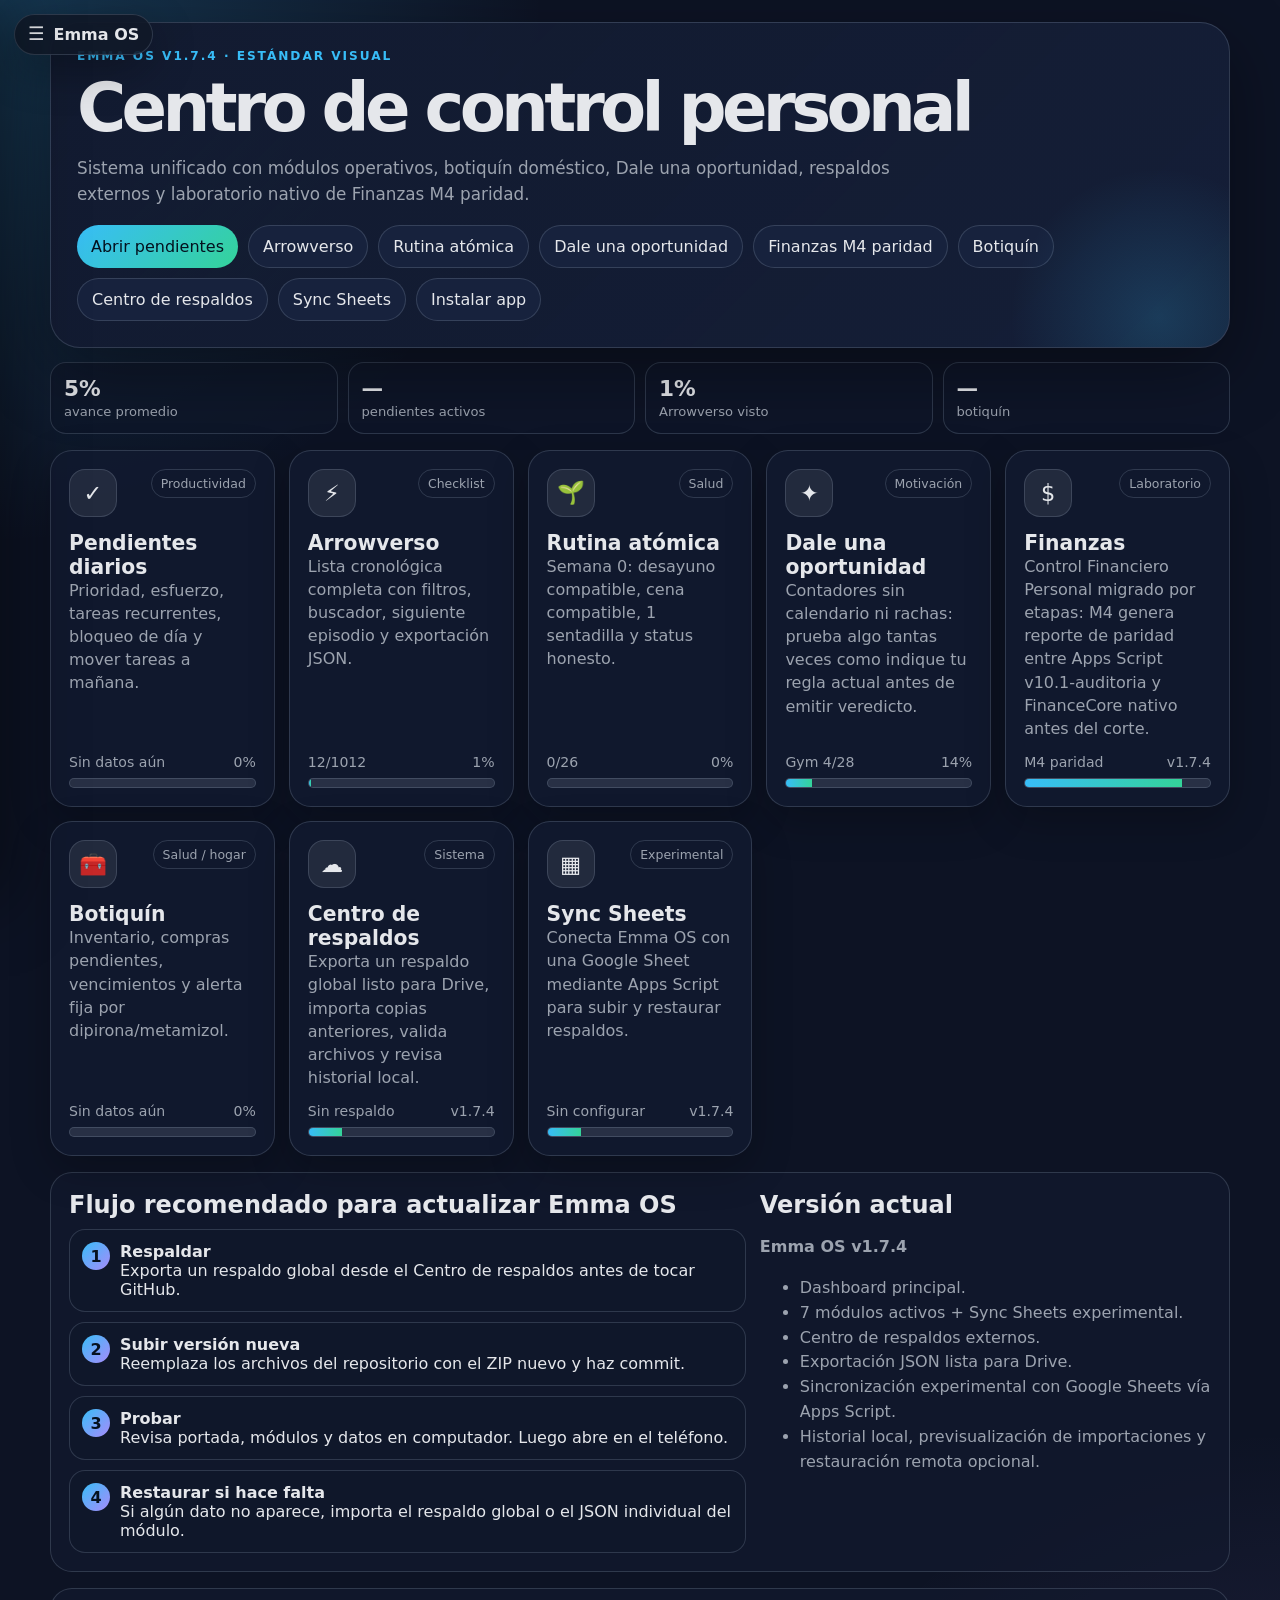
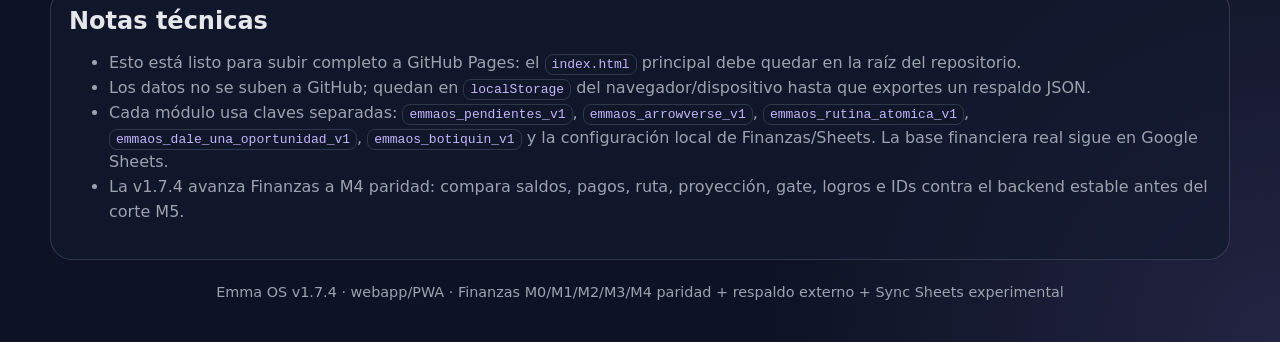
==== index.html @ 77dc479c "Add files via upload Actualizar Emma OS a v1.7.4 Finanzas M4 paridad" ====
<!doctype html>
<!-- Emma OS v1.7.4 · integración de "Dale una oportunidad" · 2026-09-03 · OpenAI/ChatGPT (GPT-5.5 Thinking) -->
<html lang="es">
<head>
<meta charset="utf-8" />
<meta name="viewport" content="width=device-width, initial-scale=1" />
<title>Emma OS v1.7.4</title>
<link rel="manifest" href="manifest.webmanifest">
<meta name="theme-color" content="#111827">
<meta name="mobile-web-app-capable" content="yes">
<meta name="apple-mobile-web-app-capable" content="yes">
<meta name="apple-mobile-web-app-title" content="Emma OS">
<meta name="apple-mobile-web-app-status-bar-style" content="black-translucent">
<link rel="icon" type="image/png" sizes="192x192" href="icons/icon-192.png">
<link rel="apple-touch-icon" href="icons/icon-192.png">
<style>
:root{--bg:#0d1324;--panel:#121a2f;--panel2:#17223d;--card:#0f172a;--text:#e5e7eb;--muted:#9ca3af;--line:rgba(148,163,184,.24);--accent:#38bdf8;--good:#34d399;--warn:#fbbf24;--violet:#a78bfa;--rose:#fb7185;--shadow:0 24px 70px rgba(0,0,0,.36);--radius:22px}
*{box-sizing:border-box}body{margin:0;min-height:100vh;font-family:Inter,ui-sans-serif,system-ui,-apple-system,BlinkMacSystemFont,"Segoe UI",sans-serif;background:radial-gradient(circle at top left,rgba(56,189,248,.22),transparent 34rem),radial-gradient(circle at bottom right,rgba(167,139,250,.12),transparent 32rem),var(--bg);color:var(--text)}a{color:inherit}.wrap{width:min(100% - 28px,1180px);margin:0 auto;padding:22px 0 42px}.hero{background:linear-gradient(135deg,rgba(18,26,47,.96),rgba(23,34,61,.78));border:1px solid var(--line);border-radius:30px;padding:26px;box-shadow:var(--shadow);position:relative;overflow:hidden}.hero:after{content:"";position:absolute;inset:auto -80px -120px auto;width:300px;height:300px;background:radial-gradient(circle,rgba(56,189,248,.18),transparent 70%)}.eyebrow{color:var(--accent);font-weight:850;text-transform:uppercase;letter-spacing:.16em;font-size:.76rem}h1{margin:.35rem 0 .5rem;font-size:clamp(2rem,7vw,4.2rem);letter-spacing:-.07em}.subtitle{max-width:860px;color:var(--muted);font-size:1.05rem;line-height:1.55;margin:0}.hero-actions{display:flex;gap:10px;flex-wrap:wrap;margin-top:18px}.btn{display:inline-flex;align-items:center;gap:8px;text-decoration:none;border:1px solid var(--line);background:var(--panel2);color:var(--text);border-radius:999px;padding:11px 14px;font-weight:850;cursor:pointer;font:inherit}.btn.primary{background:linear-gradient(135deg,var(--accent),var(--good));color:#04111e;border:0}.btn:hover{filter:brightness(1.12)}.grid{display:grid;grid-template-columns:repeat(4,minmax(0,1fr));gap:14px;margin-top:16px}.module{display:flex;flex-direction:column;gap:14px;text-decoration:none;background:rgba(18,26,47,.88);border:1px solid var(--line);border-radius:var(--radius);padding:18px;box-shadow:0 14px 40px rgba(0,0,0,.24);min-height:245px}.module:hover{transform:translateY(-2px);filter:brightness(1.06)}.module .top{display:flex;justify-content:space-between;gap:12px}.icon{width:48px;height:48px;border-radius:16px;display:grid;place-items:center;font-size:1.4rem;background:rgba(255,255,255,.08);border:1px solid var(--line)}.tag{height:max-content;font-size:.78rem;color:var(--muted);border:1px solid var(--line);border-radius:999px;padding:6px 9px}.module h2{margin:0;font-size:1.27rem}.module p{color:var(--muted);margin:0;line-height:1.45}.meter{margin-top:auto}.meter-row{display:flex;justify-content:space-between;color:var(--muted);font-size:.88rem;margin-bottom:8px}.bar{height:10px;background:rgba(148,163,184,.18);border:1px solid var(--line);border-radius:999px;overflow:hidden}.bar span{display:block;height:100%;width:0;background:linear-gradient(90deg,var(--accent),var(--good));transition:.25s}.panel{margin-top:16px;background:rgba(18,26,47,.72);border:1px solid var(--line);border-radius:var(--radius);padding:18px}.panel h2{margin:0 0 8px}.panel p,.panel li{color:var(--muted);line-height:1.55}.panel code{background:rgba(15,23,42,.88);border:1px solid var(--line);border-radius:8px;padding:2px 6px;color:#c4b5fd}.mini{display:grid;grid-template-columns:repeat(4,minmax(0,1fr));gap:10px;margin-top:14px}.stat{background:rgba(15,23,42,.74);border:1px solid var(--line);border-radius:16px;padding:13px}.stat strong{display:block;font-size:1.35rem}.stat span{color:var(--muted);font-size:.82rem}.split{display:grid;grid-template-columns:1.2fr .8fr;gap:14px}.timeline{display:grid;gap:10px;margin-top:10px}.step{display:flex;gap:10px;align-items:flex-start;background:rgba(15,23,42,.48);border:1px solid var(--line);border-radius:16px;padding:12px}.dot{width:28px;height:28px;border-radius:999px;display:grid;place-items:center;flex:0 0 auto;background:linear-gradient(135deg,var(--accent),var(--violet));color:#06111f;font-weight:900}footer{color:var(--muted);text-align:center;margin-top:24px;font-size:.9rem}@media(max-width:1080px){.grid{grid-template-columns:repeat(2,minmax(0,1fr))}}@media(max-width:900px){.grid,.mini,.split{grid-template-columns:1fr}.hero{padding:22px}.module{min-height:auto}}
</style>
<link rel="stylesheet" href="emma-theme.css">
<script src="emma-shell.js" data-base="./" data-current="inicio" data-version="v1.7.4" defer></script>
</head>
<body class="emma-home">
<header class="emma-system-bar" role="banner">
  <a class="emma-system-brand" href="index.html" aria-label="Emma OS inicio"><span class="emma-mark">E</span><span><b>Emma OS</b><small>v1.7.4 · estándar visual</small></span></a>
  <nav class="emma-system-nav" aria-label="Navegación principal Emma OS"><a href="index.html" class="active">Inicio</a><a href="apps/pendientes/">Pendientes</a><a href="apps/arrowverse/">Arrowverso</a><a href="apps/rutina-atomica/">Rutina</a><a href="apps/dale-una-oportunidad/">Oportunidad</a><a href="apps/finanzas/">Finanzas</a><a href="apps/botiquin/">Botiquín</a><a href="apps/respaldo/">Respaldos</a></nav>
</header>
<div class="wrap">
  <section class="hero">
    <div class="eyebrow">Emma OS v1.7.4 · estándar visual</div>
    <h1>Centro de control personal</h1>
    <p class="subtitle">Sistema unificado con módulos operativos, botiquín doméstico, Dale una oportunidad, respaldos externos y laboratorio nativo de Finanzas M4 paridad.</p>
    <div class="hero-actions">
      <a class="btn primary" href="apps/pendientes/">Abrir pendientes</a>
      <a class="btn" href="apps/arrowverse/">Arrowverso</a>
      <a class="btn" href="apps/rutina-atomica/">Rutina atómica</a>
      <a class="btn" href="apps/dale-una-oportunidad/">Dale una oportunidad</a>
      <a class="btn" href="apps/finanzas/">Finanzas M4 paridad</a>
      <a class="btn" href="apps/botiquin/">Botiquín</a>
      <a class="btn" href="apps/respaldo/">Centro de respaldos</a>
      <a class="btn" href="apps/sheets-sync/">Sync Sheets</a>
      <button class="btn" id="installBtn" type="button">Instalar app</button>
    </div>
  </section>

  <section class="mini" id="globalStats">
    <div class="stat"><strong id="totalProgress">0%</strong><span>avance promedio</span></div>
    <div class="stat"><strong id="pendingToday">—</strong><span>pendientes activos</span></div>
    <div class="stat"><strong id="arrowProgress">—</strong><span>Arrowverso visto</span></div>
    <div class="stat"><strong id="botiquinStatus">—</strong><span>botiquín</span></div>
  </section>

  <section class="grid">
    <a class="module" href="apps/pendientes/"><div class="top"><div class="icon">✓</div><span class="tag">Productividad</span></div><div><h2>Pendientes diarios</h2><p>Prioridad, esfuerzo, tareas recurrentes, bloqueo de día y mover tareas a mañana.</p></div><div class="meter"><div class="meter-row"><span id="pendSummary">Sin datos aún</span><span id="pendPct">0%</span></div><div class="bar"><span id="pendBar"></span></div></div></a>
    <a class="module" href="apps/arrowverse/"><div class="top"><div class="icon">⚡</div><span class="tag">Checklist</span></div><div><h2>Arrowverso</h2><p>Lista cronológica completa con filtros, buscador, siguiente episodio y exportación JSON.</p></div><div class="meter"><div class="meter-row"><span id="arrowSummary">0/1012</span><span id="arrowPct">0%</span></div><div class="bar"><span id="arrowBar"></span></div></div></a>
    <a class="module" href="apps/rutina-atomica/"><div class="top"><div class="icon">🌱</div><span class="tag">Salud</span></div><div><h2>Rutina atómica</h2><p>Semana 0: desayuno compatible, cena compatible, 1 sentadilla y status honesto.</p></div><div class="meter"><div class="meter-row"><span id="routineSummary">0/26</span><span id="routinePct">0%</span></div><div class="bar"><span id="routineBar"></span></div></div></a>
    <a class="module" href="apps/dale-una-oportunidad/"><div class="top"><div class="icon">✦</div><span class="tag">Motivación</span></div><div><h2>Dale una oportunidad</h2><p>Contadores sin calendario ni rachas: prueba algo tantas veces como indique tu regla actual antes de emitir veredicto.</p></div><div class="meter"><div class="meter-row"><span id="opportunitySummary">Gym 4/28</span><span id="opportunityPct">14%</span></div><div class="bar"><span id="opportunityBar" style="width:14%"></span></div></div></a>

    <a class="module" href="apps/finanzas/"><div class="top"><div class="icon">$</div><span class="tag">Laboratorio</span></div><div><h2>Finanzas</h2><p>Control Financiero Personal migrado por etapas: M4 genera reporte de paridad entre Apps Script v10.1-auditoria y FinanceCore nativo antes del corte.</p></div><div class="meter"><div class="meter-row"><span id="financeSummary">M4 paridad</span><span id="financePct">v1.7.4</span></div><div class="bar"><span id="financeBar" style="width:85%"></span></div></div></a>
    <a class="module" href="apps/botiquin/"><div class="top"><div class="icon">🧰</div><span class="tag">Salud / hogar</span></div><div><h2>Botiquín</h2><p>Inventario, compras pendientes, vencimientos y alerta fija por dipirona/metamizol.</p></div><div class="meter"><div class="meter-row"><span id="botiquinSummary">Sin datos aún</span><span id="botiquinPct">0%</span></div><div class="bar"><span id="botiquinBar"></span></div></div></a>
    <a class="module" href="apps/respaldo/"><div class="top"><div class="icon">☁</div><span class="tag">Sistema</span></div><div><h2>Centro de respaldos</h2><p>Exporta un respaldo global listo para Drive, importa copias anteriores, valida archivos y revisa historial local.</p></div><div class="meter"><div class="meter-row"><span id="backupSummary">Sin respaldo</span><span id="backupPct">v1.7.4</span></div><div class="bar"><span id="backupBar"></span></div></div></a>
    <a class="module" href="apps/sheets-sync/"><div class="top"><div class="icon">▦</div><span class="tag">Experimental</span></div><div><h2>Sync Sheets</h2><p>Conecta Emma OS con una Google Sheet mediante Apps Script para subir y restaurar respaldos.</p></div><div class="meter"><div class="meter-row"><span id="sheetsSummary">Sin configurar</span><span id="sheetsPct">v1.7.4</span></div><div class="bar"><span id="sheetsBar"></span></div></div></a>
  </section>

  <section class="panel split">
    <div>
      <h2>Flujo recomendado para actualizar Emma OS</h2>
      <div class="timeline">
        <div class="step"><div class="dot">1</div><div><strong>Respaldar</strong><br><span>Exporta un respaldo global desde el Centro de respaldos antes de tocar GitHub.</span></div></div>
        <div class="step"><div class="dot">2</div><div><strong>Subir versión nueva</strong><br><span>Reemplaza los archivos del repositorio con el ZIP nuevo y haz commit.</span></div></div>
        <div class="step"><div class="dot">3</div><div><strong>Probar</strong><br><span>Revisa portada, módulos y datos en computador. Luego abre en el teléfono.</span></div></div>
        <div class="step"><div class="dot">4</div><div><strong>Restaurar si hace falta</strong><br><span>Si algún dato no aparece, importa el respaldo global o el JSON individual del módulo.</span></div></div>
      </div>
    </div>
    <div>
      <h2>Versión actual</h2>
      <p><strong>Emma OS v1.7.4</strong></p>
      <ul>
        <li>Dashboard principal.</li>
        <li>7 módulos activos + Sync Sheets experimental.</li>
        <li>Centro de respaldos externos.</li>
        <li>Exportación JSON lista para Drive.</li>
        <li>Sincronización experimental con Google Sheets vía Apps Script.</li>
        <li>Historial local, previsualización de importaciones y restauración remota opcional.</li>
      </ul>
    </div>
  </section>

  <section class="panel">
    <h2>Notas técnicas</h2>
    <ul>
      <li>Esto está listo para subir completo a GitHub Pages: el <code>index.html</code> principal debe quedar en la raíz del repositorio.</li>
      <li>Los datos no se suben a GitHub; quedan en <code>localStorage</code> del navegador/dispositivo hasta que exportes un respaldo JSON.</li>
      <li>Cada módulo usa claves separadas: <code>emmaos_pendientes_v1</code>, <code>emmaos_arrowverse_v1</code>, <code>emmaos_rutina_atomica_v1</code>, <code>emmaos_dale_una_oportunidad_v1</code>, <code>emmaos_botiquin_v1</code> y la configuración local de Finanzas/Sheets. La base financiera real sigue en Google Sheets.</li>
      <li>La v1.7.4 avanza Finanzas a M4 paridad: compara saldos, pagos, ruta, proyección, gate, logros e IDs contra el backend estable antes del corte M5.</li>
    </ul>
  </section>
  <footer>Emma OS v1.7.4 · webapp/PWA · Finanzas M0/M1/M2/M3/M4 paridad + respaldo externo + Sync Sheets experimental</footer>
</div>
<script>
const MODULES={pendientes:{key:'emmaos_pendientes_v1',legacy:['emma_checklist_diario_v1']},arrow:{key:'emmaos_arrowverse_v1',legacy:['arrowverseChecklist.v1'],total:1012},routine:{key:'emmaos_rutina_atomica_v1',legacy:[],total:26},opportunity:{key:'emmaos_dale_una_oportunidad_v1',legacy:[]},botiquin:{key:'emmaos_botiquin_v1',legacy:[]}};
function readJson(key){try{const raw=localStorage.getItem(key);return raw?JSON.parse(raw):null}catch{return null}}
function firstData(config){let data=readJson(config.key);if(data)return data;for(const k of config.legacy||[]){data=readJson(k);if(data){try{localStorage.setItem(config.key,JSON.stringify(data));}catch{} return data;}}return null;}
function pct(done,total){return total?Math.round(done/total*100):0}
function setMeter(prefix,done,total,summary){const p=pct(done,total);document.getElementById(prefix+'Pct').textContent=p+'%';document.getElementById(prefix+'Bar').style.width=p+'%';document.getElementById(prefix+'Summary').textContent=summary||`${done}/${total}`;return p;}
function friendlyDate(iso){if(!iso)return 'Sin respaldo';try{return new Date(iso).toLocaleString('es-CL',{day:'2-digit',month:'2-digit',hour:'2-digit',minute:'2-digit'});}catch{return 'Sin respaldo'}}
function renderStats(){let scores=[];const pData=firstData(MODULES.pendientes);let active=0,done=0,pending=0;if(pData&&Array.isArray(pData.tasks)){active=pData.tasks.filter(t=>!(t.deferredUntil&&t.deferredUntil>pData.date));done=active.filter(t=>t.completed).length;pending=active.length-done;active=active.length;} else {active=0;done=0;pending='—';} const pp=setMeter('pend',done,active,active?`${done}/${active} activas`:'Sin datos aún');if(active)scores.push(pp);document.getElementById('pendingToday').textContent=pending;
const aData=firstData(MODULES.arrow);const aDone=Array.isArray(aData?.checked)?aData.checked.length:12;const ap=setMeter('arrow',aDone,MODULES.arrow.total,`${aDone}/${MODULES.arrow.total}`);scores.push(ap);document.getElementById('arrowProgress').textContent=ap+'%';
const rData=firstData(MODULES.routine);const rDone=rData?.checked?Object.values(rData.checked).filter(Boolean).length:0;const rp=setMeter('routine',rDone,MODULES.routine.total,`${rDone}/${MODULES.routine.total}`);scores.push(rp);document.getElementById('routineProgress')?.remove?.();
const oData=firstData(MODULES.opportunity);const oGoal=Math.max(1,Number(oData?.goal)||28);const oCounters=Array.isArray(oData?.counters)&&oData.counters.length?oData.counters:[{name:'Gym',count:4}];const oLead=oCounters[0];const oCount=Math.max(1,Number(oLead?.count)||1);const op=setMeter('opportunity',Math.min(oCount,oGoal),oGoal,`${oLead?.name||'Reto'} ${oCount}/${oGoal}`);scores.push(op);
document.getElementById('financeSummary')&&(document.getElementById('financeSummary').textContent='M4 paridad');document.getElementById('financeBar')&&(document.getElementById('financeBar').style.width='85%');
const bData=firstData(MODULES.botiquin);let bTotal=0,bAvailable=0;if(bData&&Array.isArray(bData.items)){bTotal=bData.items.length;bAvailable=bData.items.filter(i=>i.status==='disponible').length;}const bp=setMeter('botiquin',bAvailable,bTotal,bTotal?`${bAvailable}/${bTotal} disponibles`:'Sin datos aún');if(bTotal)scores.push(bp);document.getElementById('botiquinStatus').textContent=bTotal?bp+'%':'—';
const last=localStorage.getItem('emmaos_last_drive_backup_at')||localStorage.getItem('emmaos_last_backup_at');document.getElementById('backupSummary').textContent=last?'Respaldo externo listo':'Sin respaldo';document.getElementById('backupBar').style.width=last?'100%':'18%';
document.getElementById('totalProgress').textContent=Math.round(scores.reduce((a,b)=>a+b,0)/(scores.length||1))+'%';
const sheetCfg=readJson('emmaos_sheets_sync_config_v1');if(sheetCfg&&sheetCfg.endpoint&&sheetCfg.secret){document.getElementById('sheetsSummary').textContent='Configurado';document.getElementById('sheetsBar').style.width='100%';}else{document.getElementById('sheetsSummary').textContent='Sin configurar';document.getElementById('sheetsBar').style.width='18%';}
}
let deferredInstallPrompt=null;function registerPwa(){if('serviceWorker'in navigator&&(location.protocol==='https:'||location.hostname==='localhost'||location.hostname==='127.0.0.1')){navigator.serviceWorker.register('./sw.js').catch(()=>{});}window.addEventListener('beforeinstallprompt',e=>{e.preventDefault();deferredInstallPrompt=e;});document.getElementById('installBtn').addEventListener('click',async()=>{if(!deferredInstallPrompt){alert('Cuando esté publicado en GitHub Pages, abre el menú del navegador y elige “Instalar app” o “Agregar a pantalla principal”.');return;}deferredInstallPrompt.prompt();await deferredInstallPrompt.userChoice;deferredInstallPrompt=null;});}
renderStats();registerPwa();
</script>
</body>
</html>
---- emma-theme.css ----
/* Emma OS v1.7.4 · 2026-09-03 · OpenAI/ChatGPT · nuevo acento para Dale una oportunidad. */
/* Emma OS v1.5.3 — estándar visual global + navegación lateral */
:root{
  color-scheme: dark;
  --emma-bg:#0d1324;
  --emma-bg-2:#111827;
  --emma-panel:#121a2f;
  --emma-panel-2:#17223d;
  --emma-card:#0f172a;
  --emma-text:#e5e7eb;
  --emma-muted:#9ca3af;
  --emma-line:rgba(148,163,184,.24);
  --emma-cyan:#38bdf8;
  --emma-green:#34d399;
  --emma-yellow:#fbbf24;
  --emma-violet:#a78bfa;
  --emma-rose:#fb7185;
  --emma-shadow:0 24px 70px rgba(0,0,0,.36);
  --emma-radius:22px;
}
*{box-sizing:border-box}
body.emma-home,
body.emma-module{
  --bg:var(--emma-bg);
  --panel:var(--emma-panel);
  --panel2:var(--emma-panel-2);
  --panel-2:var(--emma-panel-2);
  --card:var(--emma-card);
  --text:var(--emma-text);
  --muted:var(--emma-muted);
  --line:var(--emma-line);
  --accent:var(--emma-cyan);
  --accent2:var(--emma-green);
  --good:var(--emma-green);
  --warn:var(--emma-yellow);
  --danger:var(--emma-rose);
  --rose:var(--emma-rose);
  --violet:var(--emma-violet);
  --soft:rgba(56,189,248,.10);
  --shadow:var(--emma-shadow);
  --radius:var(--emma-radius);
  background:
    radial-gradient(circle at top left,rgba(56,189,248,.22),transparent 34rem),
    radial-gradient(circle at bottom right,rgba(167,139,250,.14),transparent 32rem),
    var(--emma-bg)!important;
  color:var(--emma-text)!important;
}
body.emma-module-pendientes{--module-accent:var(--emma-cyan);--module-accent-2:var(--emma-green);--accent:var(--emma-cyan);--accent2:var(--emma-green)}
body.emma-module-arrowverse{--module-accent:var(--emma-violet);--module-accent-2:var(--emma-cyan);--accent:var(--emma-violet);--accent2:var(--emma-cyan)}
body.emma-module-rutina{--module-accent:var(--emma-green);--module-accent-2:var(--emma-yellow);--accent:var(--emma-green);--accent2:var(--emma-yellow)}
body.emma-module-oportunidad{--module-accent:var(--emma-rose);--module-accent-2:var(--emma-yellow);--accent:var(--emma-rose);--accent2:var(--emma-yellow)}
body.emma-module-finanzas{--module-accent:var(--emma-green);--module-accent-2:var(--emma-yellow);--accent:var(--emma-green);--accent2:var(--emma-yellow)}
body.emma-module-respaldo{--module-accent:var(--emma-yellow);--module-accent-2:var(--emma-cyan);--accent:var(--emma-yellow);--accent2:var(--emma-cyan)}

body.emma-home .emma-system-bar{margin:0 auto 16px;width:min(100% - 28px,1180px)}
.emma-system-bar{
  position:sticky;
  top:10px;
  z-index:999;
  display:flex;
  align-items:center;
  justify-content:space-between;
  gap:14px;
  width:min(100% - 28px,1180px);
  margin:12px auto 0;
  padding:10px;
  border:1px solid var(--emma-line);
  border-radius:22px;
  background:rgba(15,23,42,.82);
  box-shadow:0 18px 45px rgba(0,0,0,.28);
  backdrop-filter:blur(14px);
}
.emma-system-brand{
  display:flex;
  align-items:center;
  gap:10px;
  text-decoration:none;
  color:var(--emma-text)!important;
  min-width:max-content;
}
.emma-mark{
  width:38px;
  height:38px;
  border-radius:14px;
  display:grid;
  place-items:center;
  background:linear-gradient(135deg,var(--module-accent,var(--emma-cyan)),var(--module-accent-2,var(--emma-green)));
  color:#06111f;
  font-weight:950;
  box-shadow:0 12px 30px rgba(56,189,248,.18);
}
.emma-system-brand b{display:block;letter-spacing:-.03em;line-height:1.1}
.emma-system-brand small{display:block;color:var(--emma-muted);font-size:.76rem;line-height:1.1;margin-top:2px}
.emma-system-nav{display:flex;gap:8px;overflow:auto;justify-content:flex-end;align-items:center;padding-bottom:1px}
.emma-system-nav a{
  white-space:nowrap;
  text-decoration:none;
  color:var(--emma-muted)!important;
  border:1px solid var(--emma-line);
  background:rgba(18,26,47,.72);
  border-radius:999px;
  padding:9px 12px;
  font-weight:850;
  font-size:.88rem;
}
.emma-system-nav a:hover,
.emma-system-nav a.active{
  color:var(--emma-text)!important;
  border-color:rgba(56,189,248,.42);
  background:linear-gradient(135deg,rgba(56,189,248,.18),rgba(167,139,250,.14));
}
.emma-module-note{
  width:min(100% - 28px,1180px);
  margin:10px auto 0;
  color:var(--emma-muted);
  font-size:.86rem;
}
body.emma-module .emmaos-back{display:none!important}
body.emma-module .topbar{display:none!important}
body.emma-module .wrap{padding-top:18px!important}

body.emma-module .hero,
body.emma-module .card,
body.emma-module .note,
body.emma-module .panel,
body.emma-module .module,
body.emma-module .item,
body.emma-module .task,
body.emma-module .stat,
body.emma-module .lock-panel{
  border-color:var(--emma-line)!important;
  box-shadow:0 14px 40px rgba(0,0,0,.20)!important;
}
body.emma-module .hero,
body.emma-module .card,
body.emma-module .note,
body.emma-module .panel{
  background:linear-gradient(135deg,rgba(18,26,47,.94),rgba(23,34,61,.76))!important;
  color:var(--emma-text)!important;
}
body.emma-module .hero{border-radius:30px!important;position:relative;overflow:hidden}
body.emma-module .hero:before{
  content:"";
  position:absolute;
  inset:auto -80px -120px auto;
  width:260px;
  height:260px;
  background:radial-gradient(circle, color-mix(in srgb, var(--module-accent,var(--emma-cyan)) 26%, transparent), transparent 62%);
  pointer-events:none;
}
body.emma-module h1,
body.emma-module h2,
body.emma-module h3{color:var(--emma-text)!important;letter-spacing:-.035em}
body.emma-module p,
body.emma-module small,
body.emma-module .muted,
body.emma-module .hint,
body.emma-module .sub,
body.emma-module .subtitle,
body.emma-module .meta,
body.emma-module .filters label,
body.emma-module .progressTop,
body.emma-module .stat span{
  color:var(--emma-muted)!important;
}
body.emma-module .tag,
body.emma-module .badge,
body.emma-module .pill{
  border-color:var(--emma-line)!important;
}
body.emma-module .badge,
body.emma-module .bar div,
body.emma-module .bar span,
body.emma-module .progress-fill{
  background:linear-gradient(90deg,var(--module-accent,var(--emma-cyan)),var(--module-accent-2,var(--emma-green)))!important;
}
body.emma-module button,
body.emma-module .btn,
body.emma-module .file-label,
body.emma-module nav a{
  border:1px solid var(--emma-line)!important;
  border-radius:999px!important;
  background:rgba(23,34,61,.82)!important;
  color:var(--emma-text)!important;
  font-weight:850!important;
}
body.emma-module button:hover,
body.emma-module .btn:hover,
body.emma-module .file-label:hover,
body.emma-module nav a:hover{filter:brightness(1.12)}
body.emma-module button.primary,
body.emma-module .btn.primary,
body.emma-module button#copyBtn,
body.emma-module .complete-one{
  background:linear-gradient(135deg,var(--module-accent,var(--emma-cyan)),var(--module-accent-2,var(--emma-green)))!important;
  color:#06111f!important;
  border:0!important;
}
body.emma-module button.danger,
body.emma-module .btn.danger{background:rgba(251,113,133,.18)!important;border-color:rgba(251,113,133,.45)!important;color:#fecdd3!important}
body.emma-module button.warn,
body.emma-module .btn.warn{background:rgba(251,191,36,.16)!important;border-color:rgba(251,191,36,.42)!important;color:#fde68a!important}
body.emma-module input,
body.emma-module select,
body.emma-module textarea{
  background:rgba(15,23,42,.72)!important;
  color:var(--emma-text)!important;
  border:1px solid var(--emma-line)!important;
  border-radius:14px!important;
  outline:none;
}
body.emma-module select option{background:#0f172a!important;color:#e5e7eb!important}
body.emma-module input:focus,
body.emma-module select:focus,
body.emma-module textarea:focus,
.emma-system-nav a:focus-visible,
.emma-system-brand:focus-visible,
body.emma-module button:focus-visible,
body.emma-module .btn:focus-visible{
  outline:2px solid color-mix(in srgb,var(--module-accent,var(--emma-cyan)) 80%, white)!important;
  outline-offset:2px!important;
}
body.emma-module input[type="checkbox"]{accent-color:var(--module-accent,var(--emma-cyan))!important}
body.emma-module a{color:inherit}
body.emma-module .grid div,
body.emma-module .module-row,
body.emma-module .step,
body.emma-module .episode,
body.emma-module .quick-card,
body.emma-module .focus-card,
body.emma-module .next-card{
  background:rgba(15,23,42,.55)!important;
  border-color:var(--emma-line)!important;
}
body.emma-module footer{color:var(--emma-muted)!important}
.emma-version-chip{
  display:inline-flex;
  align-items:center;
  gap:6px;
  border:1px solid var(--emma-line);
  border-radius:999px;
  padding:6px 9px;
  color:var(--emma-muted);
  font-weight:850;
  font-size:.8rem;
}
@media(max-width:760px){
  .emma-system-bar{position:relative;top:0;align-items:flex-start;flex-direction:column;border-radius:20px}
  .emma-system-nav{justify-content:flex-start;width:100%}
  .emma-system-nav a{font-size:.84rem;padding:8px 10px}
  body.emma-module .wrap{padding-top:12px!important}
}
@media print{.emma-system-bar,.emma-module-note{display:none!important}}


/* Emma OS v1.5.3 — navegación lateral desplegable */
.emma-system-bar{display:none!important}
.emma-module-note{margin-left:76px;margin-right:14px}
.emma-shell-toggle{position:fixed;top:14px;left:14px;z-index:1001;display:inline-flex;align-items:center;gap:9px;border:1px solid var(--emma-line);background:rgba(17,24,39,.82);backdrop-filter:blur(16px);color:var(--emma-text);border-radius:999px;padding:10px 13px;font-weight:900;box-shadow:0 14px 45px rgba(0,0,0,.30);cursor:pointer;font:inherit}
.emma-shell-toggle span{font-size:1.15rem;line-height:1}.emma-shell-toggle:hover{filter:brightness(1.12)}
.emma-shell-overlay{position:fixed;inset:0;background:rgba(2,6,23,.58);backdrop-filter:blur(3px);z-index:1002;opacity:0;pointer-events:none;transition:.18s}
.emma-shell-drawer{position:fixed;inset:0 auto 0 0;width:min(390px,calc(100vw - 30px));z-index:1003;background:linear-gradient(180deg,rgba(18,26,47,.98),rgba(10,15,29,.98));border-right:1px solid var(--emma-line);box-shadow:24px 0 70px rgba(0,0,0,.45);transform:translateX(-104%);transition:transform .22s ease;display:flex;flex-direction:column;color:var(--emma-text)}
.emma-shell-open .emma-shell-overlay{opacity:1;pointer-events:auto}.emma-shell-open .emma-shell-drawer{transform:translateX(0)}
.emma-shell-head{display:grid;grid-template-columns:48px 1fr auto;gap:12px;align-items:center;padding:18px;border-bottom:1px solid var(--emma-line)}
.emma-shell-logo{width:48px;height:48px;border-radius:17px;display:grid;place-items:center;background:linear-gradient(135deg,var(--emma-cyan),var(--emma-violet));color:#06111f;font-weight:950;font-size:1.35rem;box-shadow:0 16px 35px rgba(56,189,248,.16)}
.emma-shell-head strong{display:block;font-size:1.15rem}.emma-shell-head small,.emma-shell-item small{display:block;color:var(--emma-muted);line-height:1.35}.emma-shell-close{width:38px;height:38px;border-radius:999px;border:1px solid var(--emma-line);background:rgba(255,255,255,.06);color:var(--emma-text);font-size:1.4rem;cursor:pointer}.emma-shell-close:hover{filter:brightness(1.15)}
.emma-shell-list{padding:12px;display:grid;gap:9px;overflow:auto}.emma-shell-item{display:grid;grid-template-columns:44px 1fr;gap:11px;align-items:center;text-decoration:none;color:var(--emma-text);background:rgba(15,23,42,.55);border:1px solid var(--emma-line);border-radius:18px;padding:11px;transition:.15s}.emma-shell-item:hover{transform:translateX(2px);filter:brightness(1.1)}.emma-shell-item.active{background:linear-gradient(135deg,rgba(56,189,248,.16),rgba(167,139,250,.10));border-color:rgba(56,189,248,.42)}
.emma-shell-icon{width:44px;height:44px;border-radius:15px;display:grid;place-items:center;background:rgba(255,255,255,.08);border:1px solid var(--emma-line);font-size:1.22rem}.emma-shell-item[data-accent="amber"] .emma-shell-icon{background:rgba(251,191,36,.13);border-color:rgba(251,191,36,.35)}.emma-shell-item[data-accent="green"] .emma-shell-icon{background:rgba(52,211,153,.12);border-color:rgba(52,211,153,.34)}.emma-shell-item[data-accent="violet"] .emma-shell-icon{background:rgba(167,139,250,.12);border-color:rgba(167,139,250,.35)}
.emma-shell-foot{margin-top:auto;border-top:1px solid var(--emma-line);padding:14px 18px;display:flex;justify-content:space-between;gap:12px;color:var(--emma-muted);font-size:.82rem}
.emma-module-botiquin{--app-accent:#fbbf24;--app-accent-2:#fb7185;--app-good:#34d399;--accent:#fbbf24;--good:#34d399;--warn:#fb7185}
@media(max-width:720px){.emma-shell-toggle{top:10px;left:10px;padding:9px 11px}.emma-shell-toggle b{display:none}.emma-module-note{margin-left:58px}.emma-shell-drawer{width:min(360px,calc(100vw - 20px))}}
.emma-home .grid{grid-template-columns:repeat(auto-fit,minmax(220px,1fr))!important}
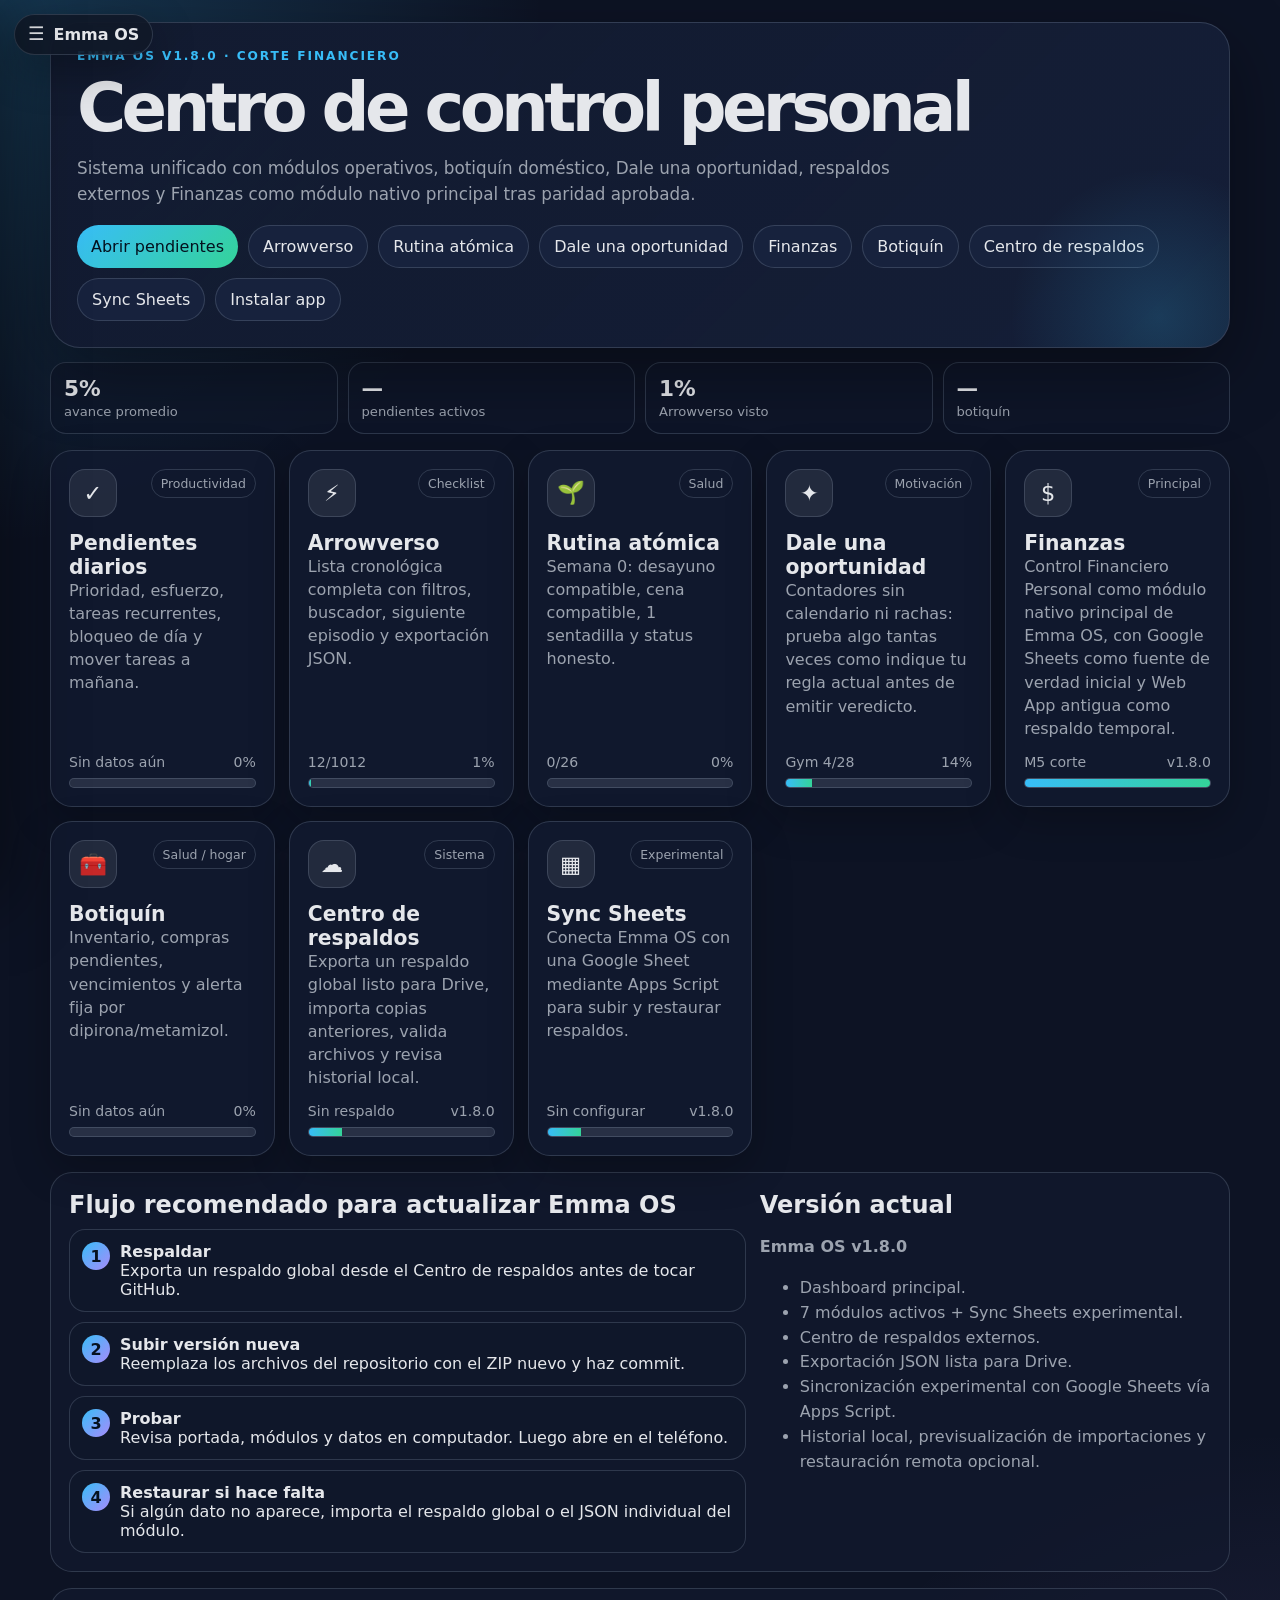
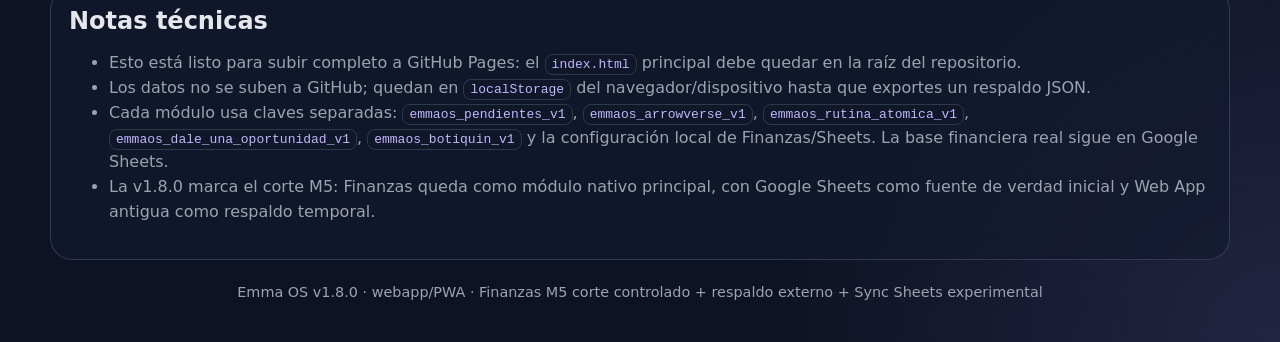
==== commit 5b32847f: "Add files via upload Actualizar Emma OS a v1.8.0 Finanzas M5 corte" ====
--- a/index.html
+++ b/index.html
@@ -1,10 +1,10 @@
 <!doctype html>
-<!-- Emma OS v1.7.4 · integración de "Dale una oportunidad" · 2026-09-03 · OpenAI/ChatGPT (GPT-5.5 Thinking) -->
+<!-- Emma OS v1.8.0 · Finanzas M5 corte controlado · 2026-09-04 · OpenAI/ChatGPT (GPT-5.5 Thinking) -->
 <html lang="es">
 <head>
 <meta charset="utf-8" />
 <meta name="viewport" content="width=device-width, initial-scale=1" />
-<title>Emma OS v1.7.4</title>
+<title>Emma OS v1.8.0</title>
 <link rel="manifest" href="manifest.webmanifest">
 <meta name="theme-color" content="#111827">
 <meta name="mobile-web-app-capable" content="yes">
@@ -18,24 +18,24 @@
 *{box-sizing:border-box}body{margin:0;min-height:100vh;font-family:Inter,ui-sans-serif,system-ui,-apple-system,BlinkMacSystemFont,"Segoe UI",sans-serif;background:radial-gradient(circle at top left,rgba(56,189,248,.22),transparent 34rem),radial-gradient(circle at bottom right,rgba(167,139,250,.12),transparent 32rem),var(--bg);color:var(--text)}a{color:inherit}.wrap{width:min(100% - 28px,1180px);margin:0 auto;padding:22px 0 42px}.hero{background:linear-gradient(135deg,rgba(18,26,47,.96),rgba(23,34,61,.78));border:1px solid var(--line);border-radius:30px;padding:26px;box-shadow:var(--shadow);position:relative;overflow:hidden}.hero:after{content:"";position:absolute;inset:auto -80px -120px auto;width:300px;height:300px;background:radial-gradient(circle,rgba(56,189,248,.18),transparent 70%)}.eyebrow{color:var(--accent);font-weight:850;text-transform:uppercase;letter-spacing:.16em;font-size:.76rem}h1{margin:.35rem 0 .5rem;font-size:clamp(2rem,7vw,4.2rem);letter-spacing:-.07em}.subtitle{max-width:860px;color:var(--muted);font-size:1.05rem;line-height:1.55;margin:0}.hero-actions{display:flex;gap:10px;flex-wrap:wrap;margin-top:18px}.btn{display:inline-flex;align-items:center;gap:8px;text-decoration:none;border:1px solid var(--line);background:var(--panel2);color:var(--text);border-radius:999px;padding:11px 14px;font-weight:850;cursor:pointer;font:inherit}.btn.primary{background:linear-gradient(135deg,var(--accent),var(--good));color:#04111e;border:0}.btn:hover{filter:brightness(1.12)}.grid{display:grid;grid-template-columns:repeat(4,minmax(0,1fr));gap:14px;margin-top:16px}.module{display:flex;flex-direction:column;gap:14px;text-decoration:none;background:rgba(18,26,47,.88);border:1px solid var(--line);border-radius:var(--radius);padding:18px;box-shadow:0 14px 40px rgba(0,0,0,.24);min-height:245px}.module:hover{transform:translateY(-2px);filter:brightness(1.06)}.module .top{display:flex;justify-content:space-between;gap:12px}.icon{width:48px;height:48px;border-radius:16px;display:grid;place-items:center;font-size:1.4rem;background:rgba(255,255,255,.08);border:1px solid var(--line)}.tag{height:max-content;font-size:.78rem;color:var(--muted);border:1px solid var(--line);border-radius:999px;padding:6px 9px}.module h2{margin:0;font-size:1.27rem}.module p{color:var(--muted);margin:0;line-height:1.45}.meter{margin-top:auto}.meter-row{display:flex;justify-content:space-between;color:var(--muted);font-size:.88rem;margin-bottom:8px}.bar{height:10px;background:rgba(148,163,184,.18);border:1px solid var(--line);border-radius:999px;overflow:hidden}.bar span{display:block;height:100%;width:0;background:linear-gradient(90deg,var(--accent),var(--good));transition:.25s}.panel{margin-top:16px;background:rgba(18,26,47,.72);border:1px solid var(--line);border-radius:var(--radius);padding:18px}.panel h2{margin:0 0 8px}.panel p,.panel li{color:var(--muted);line-height:1.55}.panel code{background:rgba(15,23,42,.88);border:1px solid var(--line);border-radius:8px;padding:2px 6px;color:#c4b5fd}.mini{display:grid;grid-template-columns:repeat(4,minmax(0,1fr));gap:10px;margin-top:14px}.stat{background:rgba(15,23,42,.74);border:1px solid var(--line);border-radius:16px;padding:13px}.stat strong{display:block;font-size:1.35rem}.stat span{color:var(--muted);font-size:.82rem}.split{display:grid;grid-template-columns:1.2fr .8fr;gap:14px}.timeline{display:grid;gap:10px;margin-top:10px}.step{display:flex;gap:10px;align-items:flex-start;background:rgba(15,23,42,.48);border:1px solid var(--line);border-radius:16px;padding:12px}.dot{width:28px;height:28px;border-radius:999px;display:grid;place-items:center;flex:0 0 auto;background:linear-gradient(135deg,var(--accent),var(--violet));color:#06111f;font-weight:900}footer{color:var(--muted);text-align:center;margin-top:24px;font-size:.9rem}@media(max-width:1080px){.grid{grid-template-columns:repeat(2,minmax(0,1fr))}}@media(max-width:900px){.grid,.mini,.split{grid-template-columns:1fr}.hero{padding:22px}.module{min-height:auto}}
 </style>
 <link rel="stylesheet" href="emma-theme.css">
-<script src="emma-shell.js" data-base="./" data-current="inicio" data-version="v1.7.4" defer></script>
+<script src="emma-shell.js" data-base="./" data-current="inicio" data-version="v1.8.0" defer></script>
 </head>
 <body class="emma-home">
 <header class="emma-system-bar" role="banner">
-  <a class="emma-system-brand" href="index.html" aria-label="Emma OS inicio"><span class="emma-mark">E</span><span><b>Emma OS</b><small>v1.7.4 · estándar visual</small></span></a>
+  <a class="emma-system-brand" href="index.html" aria-label="Emma OS inicio"><span class="emma-mark">E</span><span><b>Emma OS</b><small>v1.8.0 · estándar visual</small></span></a>
   <nav class="emma-system-nav" aria-label="Navegación principal Emma OS"><a href="index.html" class="active">Inicio</a><a href="apps/pendientes/">Pendientes</a><a href="apps/arrowverse/">Arrowverso</a><a href="apps/rutina-atomica/">Rutina</a><a href="apps/dale-una-oportunidad/">Oportunidad</a><a href="apps/finanzas/">Finanzas</a><a href="apps/botiquin/">Botiquín</a><a href="apps/respaldo/">Respaldos</a></nav>
 </header>
 <div class="wrap">
   <section class="hero">
-    <div class="eyebrow">Emma OS v1.7.4 · estándar visual</div>
+    <div class="eyebrow">Emma OS v1.8.0 · corte financiero</div>
     <h1>Centro de control personal</h1>
-    <p class="subtitle">Sistema unificado con módulos operativos, botiquín doméstico, Dale una oportunidad, respaldos externos y laboratorio nativo de Finanzas M4 paridad.</p>
+    <p class="subtitle">Sistema unificado con módulos operativos, botiquín doméstico, Dale una oportunidad, respaldos externos y Finanzas como módulo nativo principal tras paridad aprobada.</p>
     <div class="hero-actions">
       <a class="btn primary" href="apps/pendientes/">Abrir pendientes</a>
       <a class="btn" href="apps/arrowverse/">Arrowverso</a>
       <a class="btn" href="apps/rutina-atomica/">Rutina atómica</a>
       <a class="btn" href="apps/dale-una-oportunidad/">Dale una oportunidad</a>
-      <a class="btn" href="apps/finanzas/">Finanzas M4 paridad</a>
+      <a class="btn" href="apps/finanzas/">Finanzas</a>
       <a class="btn" href="apps/botiquin/">Botiquín</a>
       <a class="btn" href="apps/respaldo/">Centro de respaldos</a>
       <a class="btn" href="apps/sheets-sync/">Sync Sheets</a>
@@ -56,10 +56,10 @@
     <a class="module" href="apps/rutina-atomica/"><div class="top"><div class="icon">🌱</div><span class="tag">Salud</span></div><div><h2>Rutina atómica</h2><p>Semana 0: desayuno compatible, cena compatible, 1 sentadilla y status honesto.</p></div><div class="meter"><div class="meter-row"><span id="routineSummary">0/26</span><span id="routinePct">0%</span></div><div class="bar"><span id="routineBar"></span></div></div></a>
     <a class="module" href="apps/dale-una-oportunidad/"><div class="top"><div class="icon">✦</div><span class="tag">Motivación</span></div><div><h2>Dale una oportunidad</h2><p>Contadores sin calendario ni rachas: prueba algo tantas veces como indique tu regla actual antes de emitir veredicto.</p></div><div class="meter"><div class="meter-row"><span id="opportunitySummary">Gym 4/28</span><span id="opportunityPct">14%</span></div><div class="bar"><span id="opportunityBar" style="width:14%"></span></div></div></a>
 
-    <a class="module" href="apps/finanzas/"><div class="top"><div class="icon">$</div><span class="tag">Laboratorio</span></div><div><h2>Finanzas</h2><p>Control Financiero Personal migrado por etapas: M4 genera reporte de paridad entre Apps Script v10.1-auditoria y FinanceCore nativo antes del corte.</p></div><div class="meter"><div class="meter-row"><span id="financeSummary">M4 paridad</span><span id="financePct">v1.7.4</span></div><div class="bar"><span id="financeBar" style="width:85%"></span></div></div></a>
+    <a class="module" href="apps/finanzas/"><div class="top"><div class="icon">$</div><span class="tag">Principal</span></div><div><h2>Finanzas</h2><p>Control Financiero Personal como módulo nativo principal de Emma OS, con Google Sheets como fuente de verdad inicial y Web App antigua como respaldo temporal.</p></div><div class="meter"><div class="meter-row"><span id="financeSummary">M5 corte</span><span id="financePct">v1.8.0</span></div><div class="bar"><span id="financeBar" style="width:100%"></span></div></div></a>
     <a class="module" href="apps/botiquin/"><div class="top"><div class="icon">🧰</div><span class="tag">Salud / hogar</span></div><div><h2>Botiquín</h2><p>Inventario, compras pendientes, vencimientos y alerta fija por dipirona/metamizol.</p></div><div class="meter"><div class="meter-row"><span id="botiquinSummary">Sin datos aún</span><span id="botiquinPct">0%</span></div><div class="bar"><span id="botiquinBar"></span></div></div></a>
-    <a class="module" href="apps/respaldo/"><div class="top"><div class="icon">☁</div><span class="tag">Sistema</span></div><div><h2>Centro de respaldos</h2><p>Exporta un respaldo global listo para Drive, importa copias anteriores, valida archivos y revisa historial local.</p></div><div class="meter"><div class="meter-row"><span id="backupSummary">Sin respaldo</span><span id="backupPct">v1.7.4</span></div><div class="bar"><span id="backupBar"></span></div></div></a>
-    <a class="module" href="apps/sheets-sync/"><div class="top"><div class="icon">▦</div><span class="tag">Experimental</span></div><div><h2>Sync Sheets</h2><p>Conecta Emma OS con una Google Sheet mediante Apps Script para subir y restaurar respaldos.</p></div><div class="meter"><div class="meter-row"><span id="sheetsSummary">Sin configurar</span><span id="sheetsPct">v1.7.4</span></div><div class="bar"><span id="sheetsBar"></span></div></div></a>
+    <a class="module" href="apps/respaldo/"><div class="top"><div class="icon">☁</div><span class="tag">Sistema</span></div><div><h2>Centro de respaldos</h2><p>Exporta un respaldo global listo para Drive, importa copias anteriores, valida archivos y revisa historial local.</p></div><div class="meter"><div class="meter-row"><span id="backupSummary">Sin respaldo</span><span id="backupPct">v1.8.0</span></div><div class="bar"><span id="backupBar"></span></div></div></a>
+    <a class="module" href="apps/sheets-sync/"><div class="top"><div class="icon">▦</div><span class="tag">Experimental</span></div><div><h2>Sync Sheets</h2><p>Conecta Emma OS con una Google Sheet mediante Apps Script para subir y restaurar respaldos.</p></div><div class="meter"><div class="meter-row"><span id="sheetsSummary">Sin configurar</span><span id="sheetsPct">v1.8.0</span></div><div class="bar"><span id="sheetsBar"></span></div></div></a>
   </section>
 
   <section class="panel split">
@@ -74,7 +74,7 @@
     </div>
     <div>
       <h2>Versión actual</h2>
-      <p><strong>Emma OS v1.7.4</strong></p>
+      <p><strong>Emma OS v1.8.0</strong></p>
       <ul>
         <li>Dashboard principal.</li>
         <li>7 módulos activos + Sync Sheets experimental.</li>
@@ -92,10 +92,10 @@
       <li>Esto está listo para subir completo a GitHub Pages: el <code>index.html</code> principal debe quedar en la raíz del repositorio.</li>
       <li>Los datos no se suben a GitHub; quedan en <code>localStorage</code> del navegador/dispositivo hasta que exportes un respaldo JSON.</li>
       <li>Cada módulo usa claves separadas: <code>emmaos_pendientes_v1</code>, <code>emmaos_arrowverse_v1</code>, <code>emmaos_rutina_atomica_v1</code>, <code>emmaos_dale_una_oportunidad_v1</code>, <code>emmaos_botiquin_v1</code> y la configuración local de Finanzas/Sheets. La base financiera real sigue en Google Sheets.</li>
-      <li>La v1.7.4 avanza Finanzas a M4 paridad: compara saldos, pagos, ruta, proyección, gate, logros e IDs contra el backend estable antes del corte M5.</li>
+      <li>La v1.8.0 marca el corte M5: Finanzas queda como módulo nativo principal, con Google Sheets como fuente de verdad inicial y Web App antigua como respaldo temporal.</li>
     </ul>
   </section>
-  <footer>Emma OS v1.7.4 · webapp/PWA · Finanzas M0/M1/M2/M3/M4 paridad + respaldo externo + Sync Sheets experimental</footer>
+  <footer>Emma OS v1.8.0 · webapp/PWA · Finanzas M5 corte controlado + respaldo externo + Sync Sheets experimental</footer>
 </div>
 <script>
 const MODULES={pendientes:{key:'emmaos_pendientes_v1',legacy:['emma_checklist_diario_v1']},arrow:{key:'emmaos_arrowverse_v1',legacy:['arrowverseChecklist.v1'],total:1012},routine:{key:'emmaos_rutina_atomica_v1',legacy:[],total:26},opportunity:{key:'emmaos_dale_una_oportunidad_v1',legacy:[]},botiquin:{key:'emmaos_botiquin_v1',legacy:[]}};
@@ -108,7 +108,7 @@
 const aData=firstData(MODULES.arrow);const aDone=Array.isArray(aData?.checked)?aData.checked.length:12;const ap=setMeter('arrow',aDone,MODULES.arrow.total,`${aDone}/${MODULES.arrow.total}`);scores.push(ap);document.getElementById('arrowProgress').textContent=ap+'%';
 const rData=firstData(MODULES.routine);const rDone=rData?.checked?Object.values(rData.checked).filter(Boolean).length:0;const rp=setMeter('routine',rDone,MODULES.routine.total,`${rDone}/${MODULES.routine.total}`);scores.push(rp);document.getElementById('routineProgress')?.remove?.();
 const oData=firstData(MODULES.opportunity);const oGoal=Math.max(1,Number(oData?.goal)||28);const oCounters=Array.isArray(oData?.counters)&&oData.counters.length?oData.counters:[{name:'Gym',count:4}];const oLead=oCounters[0];const oCount=Math.max(1,Number(oLead?.count)||1);const op=setMeter('opportunity',Math.min(oCount,oGoal),oGoal,`${oLead?.name||'Reto'} ${oCount}/${oGoal}`);scores.push(op);
-document.getElementById('financeSummary')&&(document.getElementById('financeSummary').textContent='M4 paridad');document.getElementById('financeBar')&&(document.getElementById('financeBar').style.width='85%');
+document.getElementById('financeSummary')&&(document.getElementById('financeSummary').textContent='M5 corte');document.getElementById('financeBar')&&(document.getElementById('financeBar').style.width='100%');
 const bData=firstData(MODULES.botiquin);let bTotal=0,bAvailable=0;if(bData&&Array.isArray(bData.items)){bTotal=bData.items.length;bAvailable=bData.items.filter(i=>i.status==='disponible').length;}const bp=setMeter('botiquin',bAvailable,bTotal,bTotal?`${bAvailable}/${bTotal} disponibles`:'Sin datos aún');if(bTotal)scores.push(bp);document.getElementById('botiquinStatus').textContent=bTotal?bp+'%':'—';
 const last=localStorage.getItem('emmaos_last_drive_backup_at')||localStorage.getItem('emmaos_last_backup_at');document.getElementById('backupSummary').textContent=last?'Respaldo externo listo':'Sin respaldo';document.getElementById('backupBar').style.width=last?'100%':'18%';
 document.getElementById('totalProgress').textContent=Math.round(scores.reduce((a,b)=>a+b,0)/(scores.length||1))+'%';
--- a/emma-theme.css
+++ b/emma-theme.css
@@ -1,4 +1,4 @@
-/* Emma OS v1.7.4 · 2026-09-03 · OpenAI/ChatGPT · nuevo acento para Dale una oportunidad. */
+/* Emma OS v1.8.0 · 2026-09-03 · OpenAI/ChatGPT · nuevo acento para Dale una oportunidad. */
 /* Emma OS v1.5.3 — estándar visual global + navegación lateral */
 :root{
   color-scheme: dark;
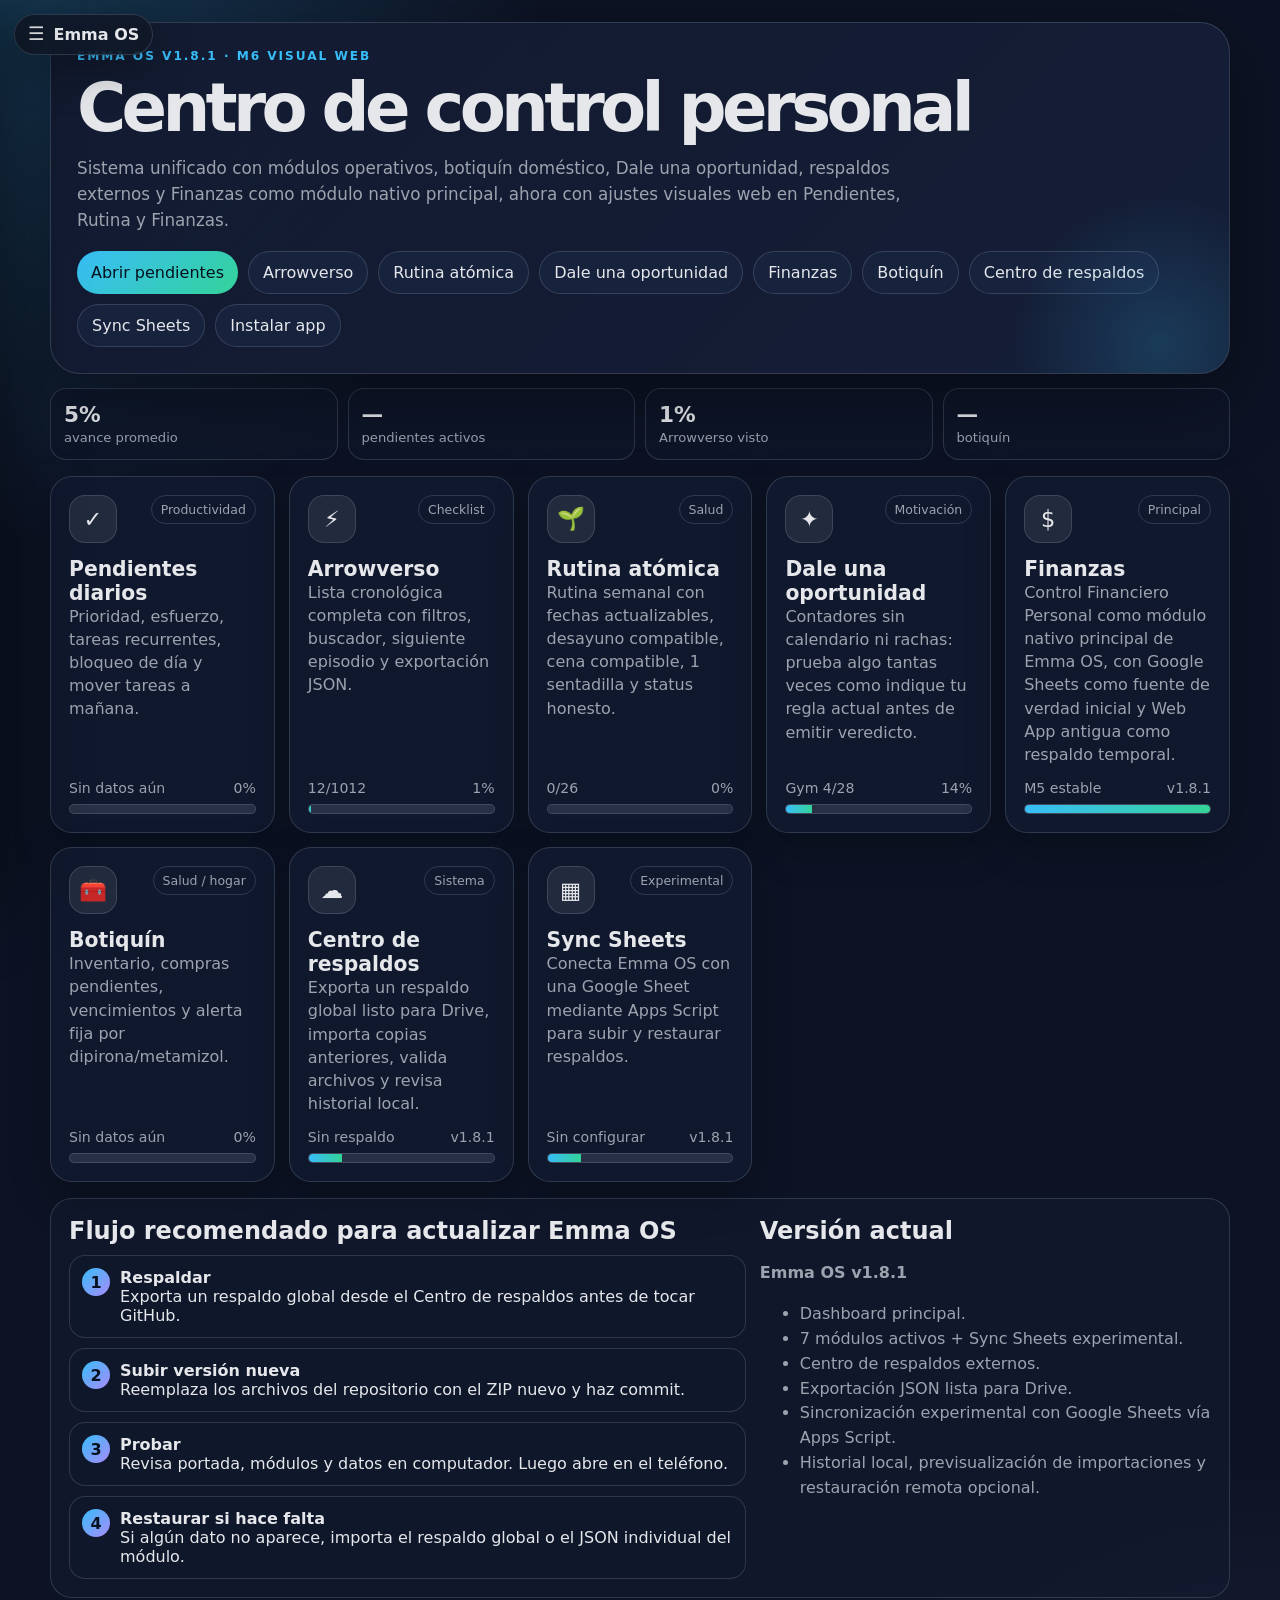
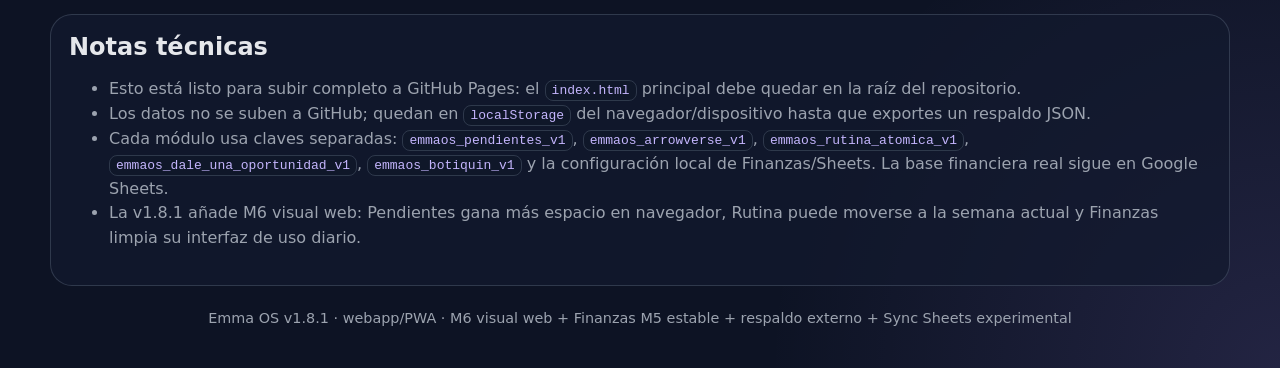
==== commit 60e152bd: "Add files via upload Actualizar Emma OS a v1.8.1 M6 visual web" ====
--- a/index.html
+++ b/index.html
@@ -1,10 +1,10 @@
 <!doctype html>
-<!-- Emma OS v1.8.0 · Finanzas M5 corte controlado · 2026-09-04 · OpenAI/ChatGPT (GPT-5.5 Thinking) -->
+<!-- Emma OS v1.8.1 · M6 ajustes visuales web · 2026-09-04 · OpenAI/ChatGPT (GPT-5.5 Thinking) -->
 <html lang="es">
 <head>
 <meta charset="utf-8" />
 <meta name="viewport" content="width=device-width, initial-scale=1" />
-<title>Emma OS v1.8.0</title>
+<title>Emma OS v1.8.1</title>
 <link rel="manifest" href="manifest.webmanifest">
 <meta name="theme-color" content="#111827">
 <meta name="mobile-web-app-capable" content="yes">
@@ -18,18 +18,18 @@
 *{box-sizing:border-box}body{margin:0;min-height:100vh;font-family:Inter,ui-sans-serif,system-ui,-apple-system,BlinkMacSystemFont,"Segoe UI",sans-serif;background:radial-gradient(circle at top left,rgba(56,189,248,.22),transparent 34rem),radial-gradient(circle at bottom right,rgba(167,139,250,.12),transparent 32rem),var(--bg);color:var(--text)}a{color:inherit}.wrap{width:min(100% - 28px,1180px);margin:0 auto;padding:22px 0 42px}.hero{background:linear-gradient(135deg,rgba(18,26,47,.96),rgba(23,34,61,.78));border:1px solid var(--line);border-radius:30px;padding:26px;box-shadow:var(--shadow);position:relative;overflow:hidden}.hero:after{content:"";position:absolute;inset:auto -80px -120px auto;width:300px;height:300px;background:radial-gradient(circle,rgba(56,189,248,.18),transparent 70%)}.eyebrow{color:var(--accent);font-weight:850;text-transform:uppercase;letter-spacing:.16em;font-size:.76rem}h1{margin:.35rem 0 .5rem;font-size:clamp(2rem,7vw,4.2rem);letter-spacing:-.07em}.subtitle{max-width:860px;color:var(--muted);font-size:1.05rem;line-height:1.55;margin:0}.hero-actions{display:flex;gap:10px;flex-wrap:wrap;margin-top:18px}.btn{display:inline-flex;align-items:center;gap:8px;text-decoration:none;border:1px solid var(--line);background:var(--panel2);color:var(--text);border-radius:999px;padding:11px 14px;font-weight:850;cursor:pointer;font:inherit}.btn.primary{background:linear-gradient(135deg,var(--accent),var(--good));color:#04111e;border:0}.btn:hover{filter:brightness(1.12)}.grid{display:grid;grid-template-columns:repeat(4,minmax(0,1fr));gap:14px;margin-top:16px}.module{display:flex;flex-direction:column;gap:14px;text-decoration:none;background:rgba(18,26,47,.88);border:1px solid var(--line);border-radius:var(--radius);padding:18px;box-shadow:0 14px 40px rgba(0,0,0,.24);min-height:245px}.module:hover{transform:translateY(-2px);filter:brightness(1.06)}.module .top{display:flex;justify-content:space-between;gap:12px}.icon{width:48px;height:48px;border-radius:16px;display:grid;place-items:center;font-size:1.4rem;background:rgba(255,255,255,.08);border:1px solid var(--line)}.tag{height:max-content;font-size:.78rem;color:var(--muted);border:1px solid var(--line);border-radius:999px;padding:6px 9px}.module h2{margin:0;font-size:1.27rem}.module p{color:var(--muted);margin:0;line-height:1.45}.meter{margin-top:auto}.meter-row{display:flex;justify-content:space-between;color:var(--muted);font-size:.88rem;margin-bottom:8px}.bar{height:10px;background:rgba(148,163,184,.18);border:1px solid var(--line);border-radius:999px;overflow:hidden}.bar span{display:block;height:100%;width:0;background:linear-gradient(90deg,var(--accent),var(--good));transition:.25s}.panel{margin-top:16px;background:rgba(18,26,47,.72);border:1px solid var(--line);border-radius:var(--radius);padding:18px}.panel h2{margin:0 0 8px}.panel p,.panel li{color:var(--muted);line-height:1.55}.panel code{background:rgba(15,23,42,.88);border:1px solid var(--line);border-radius:8px;padding:2px 6px;color:#c4b5fd}.mini{display:grid;grid-template-columns:repeat(4,minmax(0,1fr));gap:10px;margin-top:14px}.stat{background:rgba(15,23,42,.74);border:1px solid var(--line);border-radius:16px;padding:13px}.stat strong{display:block;font-size:1.35rem}.stat span{color:var(--muted);font-size:.82rem}.split{display:grid;grid-template-columns:1.2fr .8fr;gap:14px}.timeline{display:grid;gap:10px;margin-top:10px}.step{display:flex;gap:10px;align-items:flex-start;background:rgba(15,23,42,.48);border:1px solid var(--line);border-radius:16px;padding:12px}.dot{width:28px;height:28px;border-radius:999px;display:grid;place-items:center;flex:0 0 auto;background:linear-gradient(135deg,var(--accent),var(--violet));color:#06111f;font-weight:900}footer{color:var(--muted);text-align:center;margin-top:24px;font-size:.9rem}@media(max-width:1080px){.grid{grid-template-columns:repeat(2,minmax(0,1fr))}}@media(max-width:900px){.grid,.mini,.split{grid-template-columns:1fr}.hero{padding:22px}.module{min-height:auto}}
 </style>
 <link rel="stylesheet" href="emma-theme.css">
-<script src="emma-shell.js" data-base="./" data-current="inicio" data-version="v1.8.0" defer></script>
+<script src="emma-shell.js" data-base="./" data-current="inicio" data-version="v1.8.1" defer></script>
 </head>
 <body class="emma-home">
 <header class="emma-system-bar" role="banner">
-  <a class="emma-system-brand" href="index.html" aria-label="Emma OS inicio"><span class="emma-mark">E</span><span><b>Emma OS</b><small>v1.8.0 · estándar visual</small></span></a>
+  <a class="emma-system-brand" href="index.html" aria-label="Emma OS inicio"><span class="emma-mark">E</span><span><b>Emma OS</b><small>v1.8.1 · estándar visual</small></span></a>
   <nav class="emma-system-nav" aria-label="Navegación principal Emma OS"><a href="index.html" class="active">Inicio</a><a href="apps/pendientes/">Pendientes</a><a href="apps/arrowverse/">Arrowverso</a><a href="apps/rutina-atomica/">Rutina</a><a href="apps/dale-una-oportunidad/">Oportunidad</a><a href="apps/finanzas/">Finanzas</a><a href="apps/botiquin/">Botiquín</a><a href="apps/respaldo/">Respaldos</a></nav>
 </header>
 <div class="wrap">
   <section class="hero">
-    <div class="eyebrow">Emma OS v1.8.0 · corte financiero</div>
+    <div class="eyebrow">Emma OS v1.8.1 · M6 visual web</div>
     <h1>Centro de control personal</h1>
-    <p class="subtitle">Sistema unificado con módulos operativos, botiquín doméstico, Dale una oportunidad, respaldos externos y Finanzas como módulo nativo principal tras paridad aprobada.</p>
+    <p class="subtitle">Sistema unificado con módulos operativos, botiquín doméstico, Dale una oportunidad, respaldos externos y Finanzas como módulo nativo principal, ahora con ajustes visuales web en Pendientes, Rutina y Finanzas.</p>
     <div class="hero-actions">
       <a class="btn primary" href="apps/pendientes/">Abrir pendientes</a>
       <a class="btn" href="apps/arrowverse/">Arrowverso</a>
@@ -53,13 +53,13 @@
   <section class="grid">
     <a class="module" href="apps/pendientes/"><div class="top"><div class="icon">✓</div><span class="tag">Productividad</span></div><div><h2>Pendientes diarios</h2><p>Prioridad, esfuerzo, tareas recurrentes, bloqueo de día y mover tareas a mañana.</p></div><div class="meter"><div class="meter-row"><span id="pendSummary">Sin datos aún</span><span id="pendPct">0%</span></div><div class="bar"><span id="pendBar"></span></div></div></a>
     <a class="module" href="apps/arrowverse/"><div class="top"><div class="icon">⚡</div><span class="tag">Checklist</span></div><div><h2>Arrowverso</h2><p>Lista cronológica completa con filtros, buscador, siguiente episodio y exportación JSON.</p></div><div class="meter"><div class="meter-row"><span id="arrowSummary">0/1012</span><span id="arrowPct">0%</span></div><div class="bar"><span id="arrowBar"></span></div></div></a>
-    <a class="module" href="apps/rutina-atomica/"><div class="top"><div class="icon">🌱</div><span class="tag">Salud</span></div><div><h2>Rutina atómica</h2><p>Semana 0: desayuno compatible, cena compatible, 1 sentadilla y status honesto.</p></div><div class="meter"><div class="meter-row"><span id="routineSummary">0/26</span><span id="routinePct">0%</span></div><div class="bar"><span id="routineBar"></span></div></div></a>
+    <a class="module" href="apps/rutina-atomica/"><div class="top"><div class="icon">🌱</div><span class="tag">Salud</span></div><div><h2>Rutina atómica</h2><p>Rutina semanal con fechas actualizables, desayuno compatible, cena compatible, 1 sentadilla y status honesto.</p></div><div class="meter"><div class="meter-row"><span id="routineSummary">0/26</span><span id="routinePct">0%</span></div><div class="bar"><span id="routineBar"></span></div></div></a>
     <a class="module" href="apps/dale-una-oportunidad/"><div class="top"><div class="icon">✦</div><span class="tag">Motivación</span></div><div><h2>Dale una oportunidad</h2><p>Contadores sin calendario ni rachas: prueba algo tantas veces como indique tu regla actual antes de emitir veredicto.</p></div><div class="meter"><div class="meter-row"><span id="opportunitySummary">Gym 4/28</span><span id="opportunityPct">14%</span></div><div class="bar"><span id="opportunityBar" style="width:14%"></span></div></div></a>
 
-    <a class="module" href="apps/finanzas/"><div class="top"><div class="icon">$</div><span class="tag">Principal</span></div><div><h2>Finanzas</h2><p>Control Financiero Personal como módulo nativo principal de Emma OS, con Google Sheets como fuente de verdad inicial y Web App antigua como respaldo temporal.</p></div><div class="meter"><div class="meter-row"><span id="financeSummary">M5 corte</span><span id="financePct">v1.8.0</span></div><div class="bar"><span id="financeBar" style="width:100%"></span></div></div></a>
+    <a class="module" href="apps/finanzas/"><div class="top"><div class="icon">$</div><span class="tag">Principal</span></div><div><h2>Finanzas</h2><p>Control Financiero Personal como módulo nativo principal de Emma OS, con Google Sheets como fuente de verdad inicial y Web App antigua como respaldo temporal.</p></div><div class="meter"><div class="meter-row"><span id="financeSummary">M5 estable</span><span id="financePct">v1.8.1</span></div><div class="bar"><span id="financeBar" style="width:100%"></span></div></div></a>
     <a class="module" href="apps/botiquin/"><div class="top"><div class="icon">🧰</div><span class="tag">Salud / hogar</span></div><div><h2>Botiquín</h2><p>Inventario, compras pendientes, vencimientos y alerta fija por dipirona/metamizol.</p></div><div class="meter"><div class="meter-row"><span id="botiquinSummary">Sin datos aún</span><span id="botiquinPct">0%</span></div><div class="bar"><span id="botiquinBar"></span></div></div></a>
-    <a class="module" href="apps/respaldo/"><div class="top"><div class="icon">☁</div><span class="tag">Sistema</span></div><div><h2>Centro de respaldos</h2><p>Exporta un respaldo global listo para Drive, importa copias anteriores, valida archivos y revisa historial local.</p></div><div class="meter"><div class="meter-row"><span id="backupSummary">Sin respaldo</span><span id="backupPct">v1.8.0</span></div><div class="bar"><span id="backupBar"></span></div></div></a>
-    <a class="module" href="apps/sheets-sync/"><div class="top"><div class="icon">▦</div><span class="tag">Experimental</span></div><div><h2>Sync Sheets</h2><p>Conecta Emma OS con una Google Sheet mediante Apps Script para subir y restaurar respaldos.</p></div><div class="meter"><div class="meter-row"><span id="sheetsSummary">Sin configurar</span><span id="sheetsPct">v1.8.0</span></div><div class="bar"><span id="sheetsBar"></span></div></div></a>
+    <a class="module" href="apps/respaldo/"><div class="top"><div class="icon">☁</div><span class="tag">Sistema</span></div><div><h2>Centro de respaldos</h2><p>Exporta un respaldo global listo para Drive, importa copias anteriores, valida archivos y revisa historial local.</p></div><div class="meter"><div class="meter-row"><span id="backupSummary">Sin respaldo</span><span id="backupPct">v1.8.1</span></div><div class="bar"><span id="backupBar"></span></div></div></a>
+    <a class="module" href="apps/sheets-sync/"><div class="top"><div class="icon">▦</div><span class="tag">Experimental</span></div><div><h2>Sync Sheets</h2><p>Conecta Emma OS con una Google Sheet mediante Apps Script para subir y restaurar respaldos.</p></div><div class="meter"><div class="meter-row"><span id="sheetsSummary">Sin configurar</span><span id="sheetsPct">v1.8.1</span></div><div class="bar"><span id="sheetsBar"></span></div></div></a>
   </section>
 
   <section class="panel split">
@@ -74,7 +74,7 @@
     </div>
     <div>
       <h2>Versión actual</h2>
-      <p><strong>Emma OS v1.8.0</strong></p>
+      <p><strong>Emma OS v1.8.1</strong></p>
       <ul>
         <li>Dashboard principal.</li>
         <li>7 módulos activos + Sync Sheets experimental.</li>
@@ -92,10 +92,10 @@
       <li>Esto está listo para subir completo a GitHub Pages: el <code>index.html</code> principal debe quedar en la raíz del repositorio.</li>
       <li>Los datos no se suben a GitHub; quedan en <code>localStorage</code> del navegador/dispositivo hasta que exportes un respaldo JSON.</li>
       <li>Cada módulo usa claves separadas: <code>emmaos_pendientes_v1</code>, <code>emmaos_arrowverse_v1</code>, <code>emmaos_rutina_atomica_v1</code>, <code>emmaos_dale_una_oportunidad_v1</code>, <code>emmaos_botiquin_v1</code> y la configuración local de Finanzas/Sheets. La base financiera real sigue en Google Sheets.</li>
-      <li>La v1.8.0 marca el corte M5: Finanzas queda como módulo nativo principal, con Google Sheets como fuente de verdad inicial y Web App antigua como respaldo temporal.</li>
+      <li>La v1.8.1 añade M6 visual web: Pendientes gana más espacio en navegador, Rutina puede moverse a la semana actual y Finanzas limpia su interfaz de uso diario.</li>
     </ul>
   </section>
-  <footer>Emma OS v1.8.0 · webapp/PWA · Finanzas M5 corte controlado + respaldo externo + Sync Sheets experimental</footer>
+  <footer>Emma OS v1.8.1 · webapp/PWA · M6 visual web + Finanzas M5 estable + respaldo externo + Sync Sheets experimental</footer>
 </div>
 <script>
 const MODULES={pendientes:{key:'emmaos_pendientes_v1',legacy:['emma_checklist_diario_v1']},arrow:{key:'emmaos_arrowverse_v1',legacy:['arrowverseChecklist.v1'],total:1012},routine:{key:'emmaos_rutina_atomica_v1',legacy:[],total:26},opportunity:{key:'emmaos_dale_una_oportunidad_v1',legacy:[]},botiquin:{key:'emmaos_botiquin_v1',legacy:[]}};
@@ -108,7 +108,7 @@
 const aData=firstData(MODULES.arrow);const aDone=Array.isArray(aData?.checked)?aData.checked.length:12;const ap=setMeter('arrow',aDone,MODULES.arrow.total,`${aDone}/${MODULES.arrow.total}`);scores.push(ap);document.getElementById('arrowProgress').textContent=ap+'%';
 const rData=firstData(MODULES.routine);const rDone=rData?.checked?Object.values(rData.checked).filter(Boolean).length:0;const rp=setMeter('routine',rDone,MODULES.routine.total,`${rDone}/${MODULES.routine.total}`);scores.push(rp);document.getElementById('routineProgress')?.remove?.();
 const oData=firstData(MODULES.opportunity);const oGoal=Math.max(1,Number(oData?.goal)||28);const oCounters=Array.isArray(oData?.counters)&&oData.counters.length?oData.counters:[{name:'Gym',count:4}];const oLead=oCounters[0];const oCount=Math.max(1,Number(oLead?.count)||1);const op=setMeter('opportunity',Math.min(oCount,oGoal),oGoal,`${oLead?.name||'Reto'} ${oCount}/${oGoal}`);scores.push(op);
-document.getElementById('financeSummary')&&(document.getElementById('financeSummary').textContent='M5 corte');document.getElementById('financeBar')&&(document.getElementById('financeBar').style.width='100%');
+document.getElementById('financeSummary')&&(document.getElementById('financeSummary').textContent='M5 estable');document.getElementById('financeBar')&&(document.getElementById('financeBar').style.width='100%');
 const bData=firstData(MODULES.botiquin);let bTotal=0,bAvailable=0;if(bData&&Array.isArray(bData.items)){bTotal=bData.items.length;bAvailable=bData.items.filter(i=>i.status==='disponible').length;}const bp=setMeter('botiquin',bAvailable,bTotal,bTotal?`${bAvailable}/${bTotal} disponibles`:'Sin datos aún');if(bTotal)scores.push(bp);document.getElementById('botiquinStatus').textContent=bTotal?bp+'%':'—';
 const last=localStorage.getItem('emmaos_last_drive_backup_at')||localStorage.getItem('emmaos_last_backup_at');document.getElementById('backupSummary').textContent=last?'Respaldo externo listo':'Sin respaldo';document.getElementById('backupBar').style.width=last?'100%':'18%';
 document.getElementById('totalProgress').textContent=Math.round(scores.reduce((a,b)=>a+b,0)/(scores.length||1))+'%';
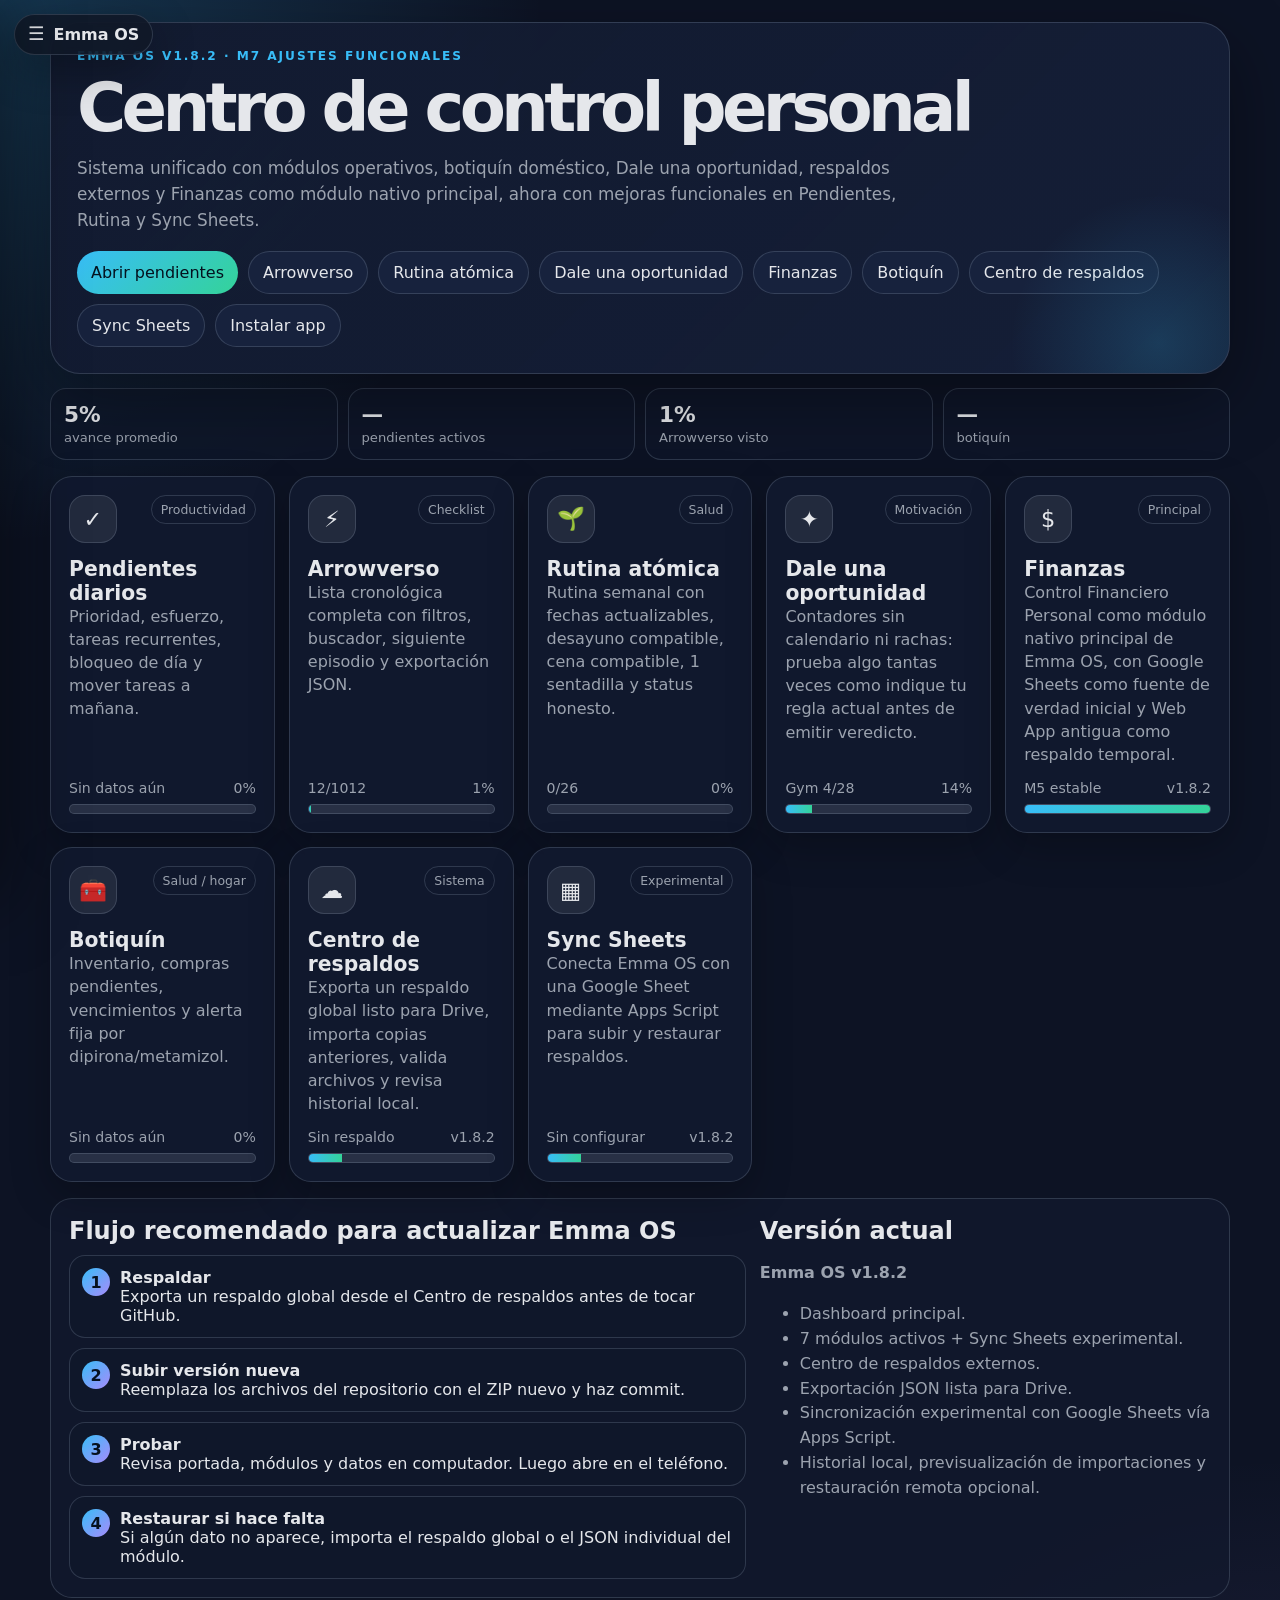
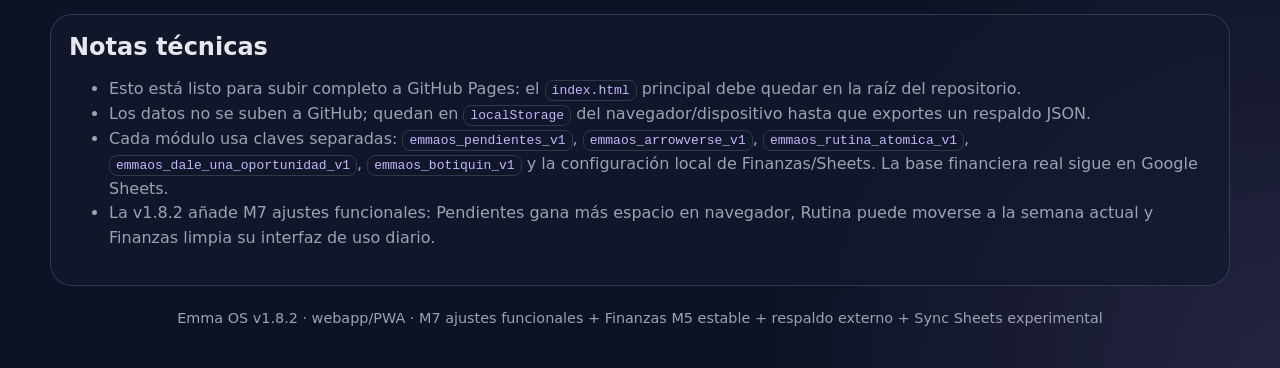
==== commit da46d28a: "Add files via upload Actualizar Emma OS a v1.8.2 M7 ajustes funcionales" ====
--- a/index.html
+++ b/index.html
@@ -1,10 +1,10 @@
 <!doctype html>
-<!-- Emma OS v1.8.1 · M6 ajustes visuales web · 2026-09-04 · OpenAI/ChatGPT (GPT-5.5 Thinking) -->
+<!-- Emma OS v1.8.2 · M6 ajustes visuales web · 2026-09-04 · OpenAI/ChatGPT (GPT-5.5 Thinking) -->
 <html lang="es">
 <head>
 <meta charset="utf-8" />
 <meta name="viewport" content="width=device-width, initial-scale=1" />
-<title>Emma OS v1.8.1</title>
+<title>Emma OS v1.8.2</title>
 <link rel="manifest" href="manifest.webmanifest">
 <meta name="theme-color" content="#111827">
 <meta name="mobile-web-app-capable" content="yes">
@@ -18,18 +18,18 @@
 *{box-sizing:border-box}body{margin:0;min-height:100vh;font-family:Inter,ui-sans-serif,system-ui,-apple-system,BlinkMacSystemFont,"Segoe UI",sans-serif;background:radial-gradient(circle at top left,rgba(56,189,248,.22),transparent 34rem),radial-gradient(circle at bottom right,rgba(167,139,250,.12),transparent 32rem),var(--bg);color:var(--text)}a{color:inherit}.wrap{width:min(100% - 28px,1180px);margin:0 auto;padding:22px 0 42px}.hero{background:linear-gradient(135deg,rgba(18,26,47,.96),rgba(23,34,61,.78));border:1px solid var(--line);border-radius:30px;padding:26px;box-shadow:var(--shadow);position:relative;overflow:hidden}.hero:after{content:"";position:absolute;inset:auto -80px -120px auto;width:300px;height:300px;background:radial-gradient(circle,rgba(56,189,248,.18),transparent 70%)}.eyebrow{color:var(--accent);font-weight:850;text-transform:uppercase;letter-spacing:.16em;font-size:.76rem}h1{margin:.35rem 0 .5rem;font-size:clamp(2rem,7vw,4.2rem);letter-spacing:-.07em}.subtitle{max-width:860px;color:var(--muted);font-size:1.05rem;line-height:1.55;margin:0}.hero-actions{display:flex;gap:10px;flex-wrap:wrap;margin-top:18px}.btn{display:inline-flex;align-items:center;gap:8px;text-decoration:none;border:1px solid var(--line);background:var(--panel2);color:var(--text);border-radius:999px;padding:11px 14px;font-weight:850;cursor:pointer;font:inherit}.btn.primary{background:linear-gradient(135deg,var(--accent),var(--good));color:#04111e;border:0}.btn:hover{filter:brightness(1.12)}.grid{display:grid;grid-template-columns:repeat(4,minmax(0,1fr));gap:14px;margin-top:16px}.module{display:flex;flex-direction:column;gap:14px;text-decoration:none;background:rgba(18,26,47,.88);border:1px solid var(--line);border-radius:var(--radius);padding:18px;box-shadow:0 14px 40px rgba(0,0,0,.24);min-height:245px}.module:hover{transform:translateY(-2px);filter:brightness(1.06)}.module .top{display:flex;justify-content:space-between;gap:12px}.icon{width:48px;height:48px;border-radius:16px;display:grid;place-items:center;font-size:1.4rem;background:rgba(255,255,255,.08);border:1px solid var(--line)}.tag{height:max-content;font-size:.78rem;color:var(--muted);border:1px solid var(--line);border-radius:999px;padding:6px 9px}.module h2{margin:0;font-size:1.27rem}.module p{color:var(--muted);margin:0;line-height:1.45}.meter{margin-top:auto}.meter-row{display:flex;justify-content:space-between;color:var(--muted);font-size:.88rem;margin-bottom:8px}.bar{height:10px;background:rgba(148,163,184,.18);border:1px solid var(--line);border-radius:999px;overflow:hidden}.bar span{display:block;height:100%;width:0;background:linear-gradient(90deg,var(--accent),var(--good));transition:.25s}.panel{margin-top:16px;background:rgba(18,26,47,.72);border:1px solid var(--line);border-radius:var(--radius);padding:18px}.panel h2{margin:0 0 8px}.panel p,.panel li{color:var(--muted);line-height:1.55}.panel code{background:rgba(15,23,42,.88);border:1px solid var(--line);border-radius:8px;padding:2px 6px;color:#c4b5fd}.mini{display:grid;grid-template-columns:repeat(4,minmax(0,1fr));gap:10px;margin-top:14px}.stat{background:rgba(15,23,42,.74);border:1px solid var(--line);border-radius:16px;padding:13px}.stat strong{display:block;font-size:1.35rem}.stat span{color:var(--muted);font-size:.82rem}.split{display:grid;grid-template-columns:1.2fr .8fr;gap:14px}.timeline{display:grid;gap:10px;margin-top:10px}.step{display:flex;gap:10px;align-items:flex-start;background:rgba(15,23,42,.48);border:1px solid var(--line);border-radius:16px;padding:12px}.dot{width:28px;height:28px;border-radius:999px;display:grid;place-items:center;flex:0 0 auto;background:linear-gradient(135deg,var(--accent),var(--violet));color:#06111f;font-weight:900}footer{color:var(--muted);text-align:center;margin-top:24px;font-size:.9rem}@media(max-width:1080px){.grid{grid-template-columns:repeat(2,minmax(0,1fr))}}@media(max-width:900px){.grid,.mini,.split{grid-template-columns:1fr}.hero{padding:22px}.module{min-height:auto}}
 </style>
 <link rel="stylesheet" href="emma-theme.css">
-<script src="emma-shell.js" data-base="./" data-current="inicio" data-version="v1.8.1" defer></script>
+<script src="emma-shell.js" data-base="./" data-current="inicio" data-version="v1.8.2" defer></script>
 </head>
 <body class="emma-home">
 <header class="emma-system-bar" role="banner">
-  <a class="emma-system-brand" href="index.html" aria-label="Emma OS inicio"><span class="emma-mark">E</span><span><b>Emma OS</b><small>v1.8.1 · estándar visual</small></span></a>
+  <a class="emma-system-brand" href="index.html" aria-label="Emma OS inicio"><span class="emma-mark">E</span><span><b>Emma OS</b><small>v1.8.2 · estándar visual</small></span></a>
   <nav class="emma-system-nav" aria-label="Navegación principal Emma OS"><a href="index.html" class="active">Inicio</a><a href="apps/pendientes/">Pendientes</a><a href="apps/arrowverse/">Arrowverso</a><a href="apps/rutina-atomica/">Rutina</a><a href="apps/dale-una-oportunidad/">Oportunidad</a><a href="apps/finanzas/">Finanzas</a><a href="apps/botiquin/">Botiquín</a><a href="apps/respaldo/">Respaldos</a></nav>
 </header>
 <div class="wrap">
   <section class="hero">
-    <div class="eyebrow">Emma OS v1.8.1 · M6 visual web</div>
+    <div class="eyebrow">Emma OS v1.8.2 · M7 ajustes funcionales</div>
     <h1>Centro de control personal</h1>
-    <p class="subtitle">Sistema unificado con módulos operativos, botiquín doméstico, Dale una oportunidad, respaldos externos y Finanzas como módulo nativo principal, ahora con ajustes visuales web en Pendientes, Rutina y Finanzas.</p>
+    <p class="subtitle">Sistema unificado con módulos operativos, botiquín doméstico, Dale una oportunidad, respaldos externos y Finanzas como módulo nativo principal, ahora con mejoras funcionales en Pendientes, Rutina y Sync Sheets.</p>
     <div class="hero-actions">
       <a class="btn primary" href="apps/pendientes/">Abrir pendientes</a>
       <a class="btn" href="apps/arrowverse/">Arrowverso</a>
@@ -56,10 +56,10 @@
     <a class="module" href="apps/rutina-atomica/"><div class="top"><div class="icon">🌱</div><span class="tag">Salud</span></div><div><h2>Rutina atómica</h2><p>Rutina semanal con fechas actualizables, desayuno compatible, cena compatible, 1 sentadilla y status honesto.</p></div><div class="meter"><div class="meter-row"><span id="routineSummary">0/26</span><span id="routinePct">0%</span></div><div class="bar"><span id="routineBar"></span></div></div></a>
     <a class="module" href="apps/dale-una-oportunidad/"><div class="top"><div class="icon">✦</div><span class="tag">Motivación</span></div><div><h2>Dale una oportunidad</h2><p>Contadores sin calendario ni rachas: prueba algo tantas veces como indique tu regla actual antes de emitir veredicto.</p></div><div class="meter"><div class="meter-row"><span id="opportunitySummary">Gym 4/28</span><span id="opportunityPct">14%</span></div><div class="bar"><span id="opportunityBar" style="width:14%"></span></div></div></a>
 
-    <a class="module" href="apps/finanzas/"><div class="top"><div class="icon">$</div><span class="tag">Principal</span></div><div><h2>Finanzas</h2><p>Control Financiero Personal como módulo nativo principal de Emma OS, con Google Sheets como fuente de verdad inicial y Web App antigua como respaldo temporal.</p></div><div class="meter"><div class="meter-row"><span id="financeSummary">M5 estable</span><span id="financePct">v1.8.1</span></div><div class="bar"><span id="financeBar" style="width:100%"></span></div></div></a>
+    <a class="module" href="apps/finanzas/"><div class="top"><div class="icon">$</div><span class="tag">Principal</span></div><div><h2>Finanzas</h2><p>Control Financiero Personal como módulo nativo principal de Emma OS, con Google Sheets como fuente de verdad inicial y Web App antigua como respaldo temporal.</p></div><div class="meter"><div class="meter-row"><span id="financeSummary">M5 estable</span><span id="financePct">v1.8.2</span></div><div class="bar"><span id="financeBar" style="width:100%"></span></div></div></a>
     <a class="module" href="apps/botiquin/"><div class="top"><div class="icon">🧰</div><span class="tag">Salud / hogar</span></div><div><h2>Botiquín</h2><p>Inventario, compras pendientes, vencimientos y alerta fija por dipirona/metamizol.</p></div><div class="meter"><div class="meter-row"><span id="botiquinSummary">Sin datos aún</span><span id="botiquinPct">0%</span></div><div class="bar"><span id="botiquinBar"></span></div></div></a>
-    <a class="module" href="apps/respaldo/"><div class="top"><div class="icon">☁</div><span class="tag">Sistema</span></div><div><h2>Centro de respaldos</h2><p>Exporta un respaldo global listo para Drive, importa copias anteriores, valida archivos y revisa historial local.</p></div><div class="meter"><div class="meter-row"><span id="backupSummary">Sin respaldo</span><span id="backupPct">v1.8.1</span></div><div class="bar"><span id="backupBar"></span></div></div></a>
-    <a class="module" href="apps/sheets-sync/"><div class="top"><div class="icon">▦</div><span class="tag">Experimental</span></div><div><h2>Sync Sheets</h2><p>Conecta Emma OS con una Google Sheet mediante Apps Script para subir y restaurar respaldos.</p></div><div class="meter"><div class="meter-row"><span id="sheetsSummary">Sin configurar</span><span id="sheetsPct">v1.8.1</span></div><div class="bar"><span id="sheetsBar"></span></div></div></a>
+    <a class="module" href="apps/respaldo/"><div class="top"><div class="icon">☁</div><span class="tag">Sistema</span></div><div><h2>Centro de respaldos</h2><p>Exporta un respaldo global listo para Drive, importa copias anteriores, valida archivos y revisa historial local.</p></div><div class="meter"><div class="meter-row"><span id="backupSummary">Sin respaldo</span><span id="backupPct">v1.8.2</span></div><div class="bar"><span id="backupBar"></span></div></div></a>
+    <a class="module" href="apps/sheets-sync/"><div class="top"><div class="icon">▦</div><span class="tag">Experimental</span></div><div><h2>Sync Sheets</h2><p>Conecta Emma OS con una Google Sheet mediante Apps Script para subir y restaurar respaldos.</p></div><div class="meter"><div class="meter-row"><span id="sheetsSummary">Sin configurar</span><span id="sheetsPct">v1.8.2</span></div><div class="bar"><span id="sheetsBar"></span></div></div></a>
   </section>
 
   <section class="panel split">
@@ -74,7 +74,7 @@
     </div>
     <div>
       <h2>Versión actual</h2>
-      <p><strong>Emma OS v1.8.1</strong></p>
+      <p><strong>Emma OS v1.8.2</strong></p>
       <ul>
         <li>Dashboard principal.</li>
         <li>7 módulos activos + Sync Sheets experimental.</li>
@@ -92,10 +92,10 @@
       <li>Esto está listo para subir completo a GitHub Pages: el <code>index.html</code> principal debe quedar en la raíz del repositorio.</li>
       <li>Los datos no se suben a GitHub; quedan en <code>localStorage</code> del navegador/dispositivo hasta que exportes un respaldo JSON.</li>
       <li>Cada módulo usa claves separadas: <code>emmaos_pendientes_v1</code>, <code>emmaos_arrowverse_v1</code>, <code>emmaos_rutina_atomica_v1</code>, <code>emmaos_dale_una_oportunidad_v1</code>, <code>emmaos_botiquin_v1</code> y la configuración local de Finanzas/Sheets. La base financiera real sigue en Google Sheets.</li>
-      <li>La v1.8.1 añade M6 visual web: Pendientes gana más espacio en navegador, Rutina puede moverse a la semana actual y Finanzas limpia su interfaz de uso diario.</li>
+      <li>La v1.8.2 añade M7 ajustes funcionales: Pendientes gana más espacio en navegador, Rutina puede moverse a la semana actual y Finanzas limpia su interfaz de uso diario.</li>
     </ul>
   </section>
-  <footer>Emma OS v1.8.1 · webapp/PWA · M6 visual web + Finanzas M5 estable + respaldo externo + Sync Sheets experimental</footer>
+  <footer>Emma OS v1.8.2 · webapp/PWA · M7 ajustes funcionales + Finanzas M5 estable + respaldo externo + Sync Sheets experimental</footer>
 </div>
 <script>
 const MODULES={pendientes:{key:'emmaos_pendientes_v1',legacy:['emma_checklist_diario_v1']},arrow:{key:'emmaos_arrowverse_v1',legacy:['arrowverseChecklist.v1'],total:1012},routine:{key:'emmaos_rutina_atomica_v1',legacy:[],total:26},opportunity:{key:'emmaos_dale_una_oportunidad_v1',legacy:[]},botiquin:{key:'emmaos_botiquin_v1',legacy:[]}};
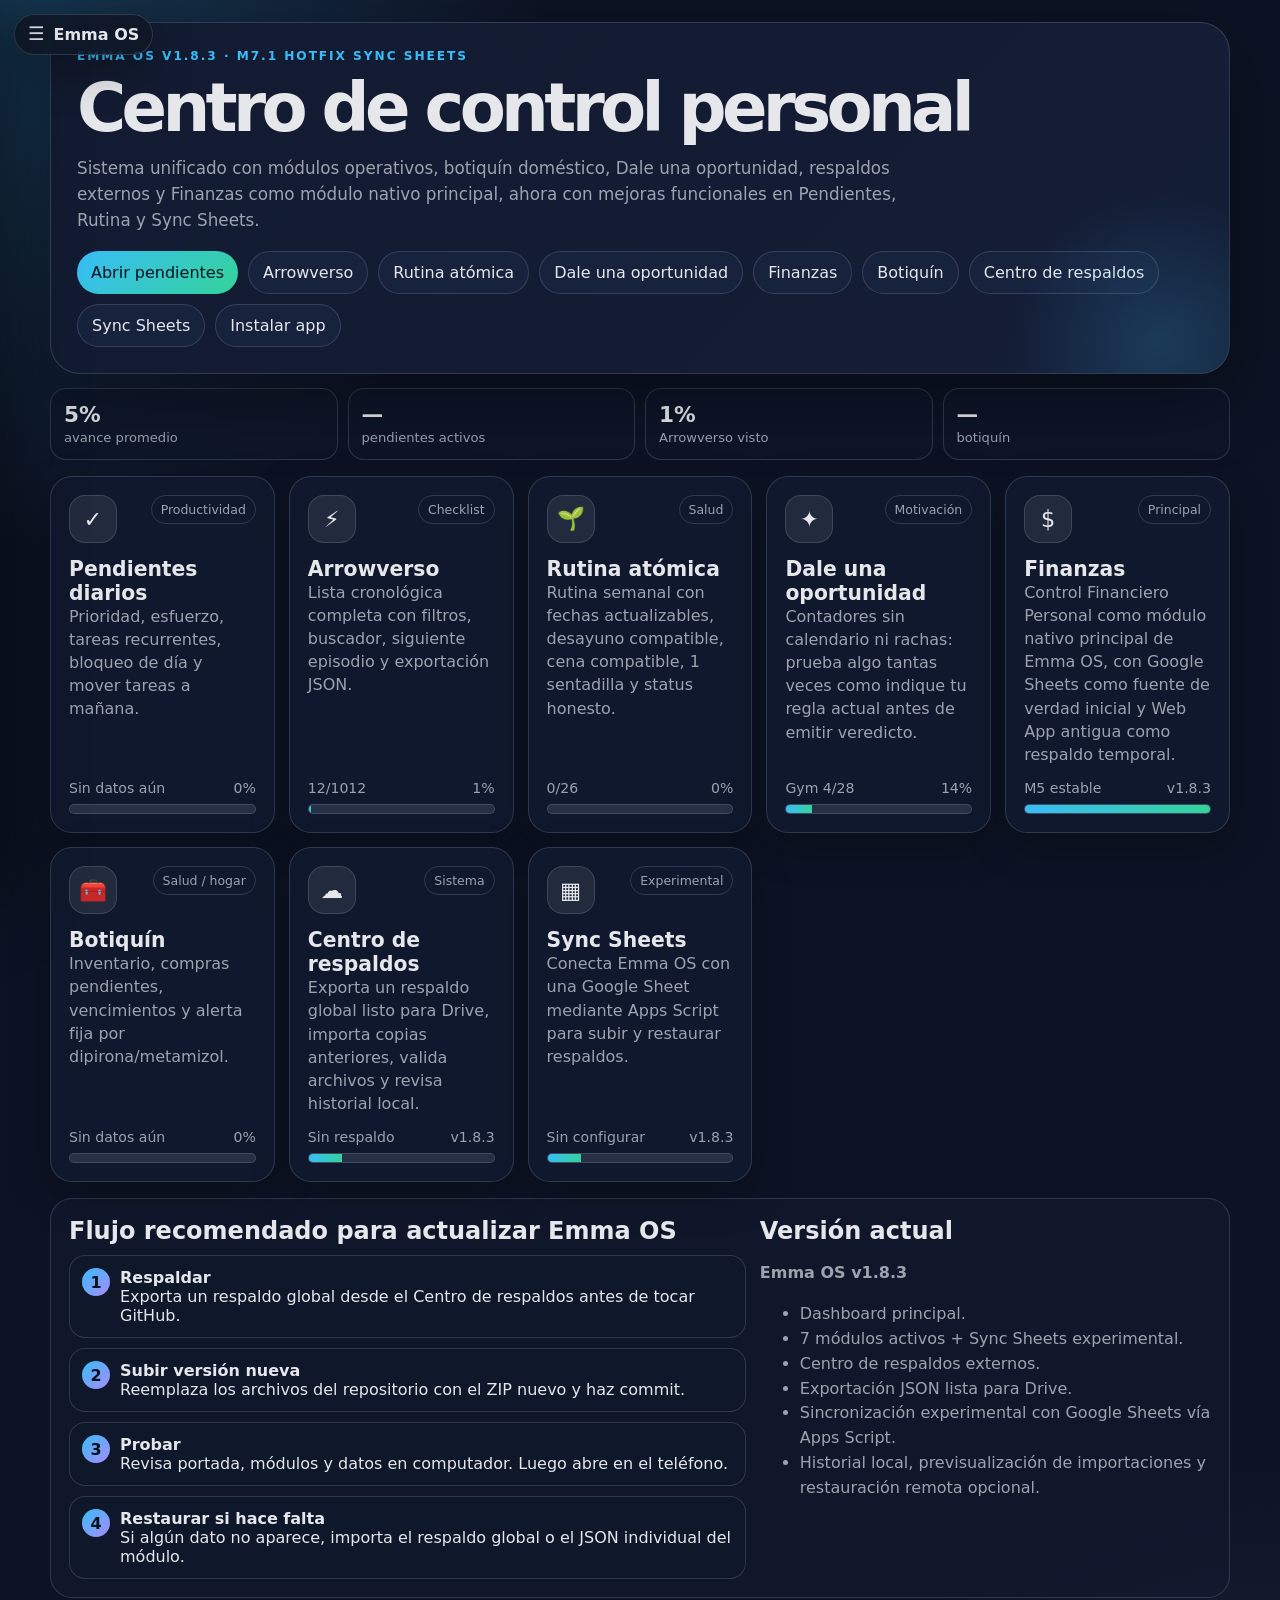
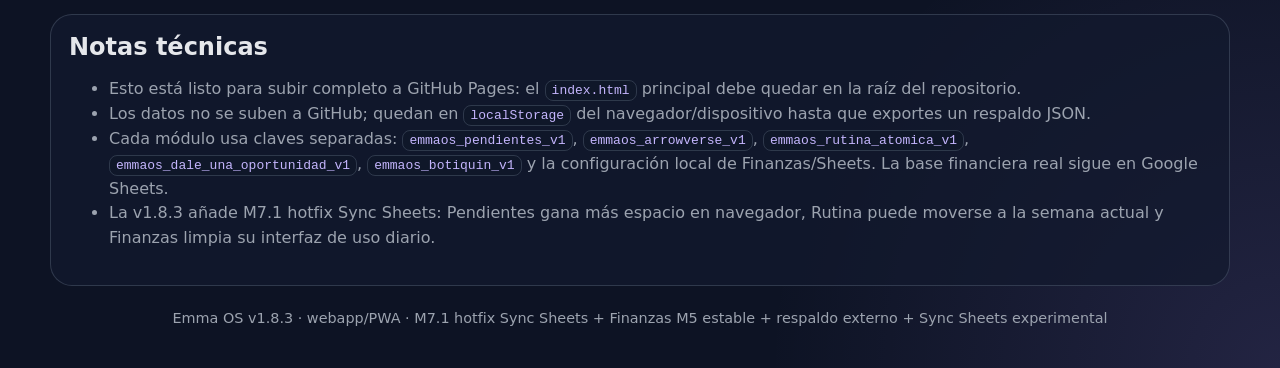
==== commit 89c1d9f9: "Add files via upload Actualizar Emma OS a v1.8.3 M7.1 - hotfix Sync Sheets" ====
--- a/index.html
+++ b/index.html
@@ -1,10 +1,10 @@
 <!doctype html>
-<!-- Emma OS v1.8.2 · M6 ajustes visuales web · 2026-09-04 · OpenAI/ChatGPT (GPT-5.5 Thinking) -->
+<!-- Emma OS v1.8.3 · M6 ajustes visuales web · 2026-09-04 · OpenAI/ChatGPT (GPT-5.5 Thinking) -->
 <html lang="es">
 <head>
 <meta charset="utf-8" />
 <meta name="viewport" content="width=device-width, initial-scale=1" />
-<title>Emma OS v1.8.2</title>
+<title>Emma OS v1.8.3</title>
 <link rel="manifest" href="manifest.webmanifest">
 <meta name="theme-color" content="#111827">
 <meta name="mobile-web-app-capable" content="yes">
@@ -18,16 +18,16 @@
 *{box-sizing:border-box}body{margin:0;min-height:100vh;font-family:Inter,ui-sans-serif,system-ui,-apple-system,BlinkMacSystemFont,"Segoe UI",sans-serif;background:radial-gradient(circle at top left,rgba(56,189,248,.22),transparent 34rem),radial-gradient(circle at bottom right,rgba(167,139,250,.12),transparent 32rem),var(--bg);color:var(--text)}a{color:inherit}.wrap{width:min(100% - 28px,1180px);margin:0 auto;padding:22px 0 42px}.hero{background:linear-gradient(135deg,rgba(18,26,47,.96),rgba(23,34,61,.78));border:1px solid var(--line);border-radius:30px;padding:26px;box-shadow:var(--shadow);position:relative;overflow:hidden}.hero:after{content:"";position:absolute;inset:auto -80px -120px auto;width:300px;height:300px;background:radial-gradient(circle,rgba(56,189,248,.18),transparent 70%)}.eyebrow{color:var(--accent);font-weight:850;text-transform:uppercase;letter-spacing:.16em;font-size:.76rem}h1{margin:.35rem 0 .5rem;font-size:clamp(2rem,7vw,4.2rem);letter-spacing:-.07em}.subtitle{max-width:860px;color:var(--muted);font-size:1.05rem;line-height:1.55;margin:0}.hero-actions{display:flex;gap:10px;flex-wrap:wrap;margin-top:18px}.btn{display:inline-flex;align-items:center;gap:8px;text-decoration:none;border:1px solid var(--line);background:var(--panel2);color:var(--text);border-radius:999px;padding:11px 14px;font-weight:850;cursor:pointer;font:inherit}.btn.primary{background:linear-gradient(135deg,var(--accent),var(--good));color:#04111e;border:0}.btn:hover{filter:brightness(1.12)}.grid{display:grid;grid-template-columns:repeat(4,minmax(0,1fr));gap:14px;margin-top:16px}.module{display:flex;flex-direction:column;gap:14px;text-decoration:none;background:rgba(18,26,47,.88);border:1px solid var(--line);border-radius:var(--radius);padding:18px;box-shadow:0 14px 40px rgba(0,0,0,.24);min-height:245px}.module:hover{transform:translateY(-2px);filter:brightness(1.06)}.module .top{display:flex;justify-content:space-between;gap:12px}.icon{width:48px;height:48px;border-radius:16px;display:grid;place-items:center;font-size:1.4rem;background:rgba(255,255,255,.08);border:1px solid var(--line)}.tag{height:max-content;font-size:.78rem;color:var(--muted);border:1px solid var(--line);border-radius:999px;padding:6px 9px}.module h2{margin:0;font-size:1.27rem}.module p{color:var(--muted);margin:0;line-height:1.45}.meter{margin-top:auto}.meter-row{display:flex;justify-content:space-between;color:var(--muted);font-size:.88rem;margin-bottom:8px}.bar{height:10px;background:rgba(148,163,184,.18);border:1px solid var(--line);border-radius:999px;overflow:hidden}.bar span{display:block;height:100%;width:0;background:linear-gradient(90deg,var(--accent),var(--good));transition:.25s}.panel{margin-top:16px;background:rgba(18,26,47,.72);border:1px solid var(--line);border-radius:var(--radius);padding:18px}.panel h2{margin:0 0 8px}.panel p,.panel li{color:var(--muted);line-height:1.55}.panel code{background:rgba(15,23,42,.88);border:1px solid var(--line);border-radius:8px;padding:2px 6px;color:#c4b5fd}.mini{display:grid;grid-template-columns:repeat(4,minmax(0,1fr));gap:10px;margin-top:14px}.stat{background:rgba(15,23,42,.74);border:1px solid var(--line);border-radius:16px;padding:13px}.stat strong{display:block;font-size:1.35rem}.stat span{color:var(--muted);font-size:.82rem}.split{display:grid;grid-template-columns:1.2fr .8fr;gap:14px}.timeline{display:grid;gap:10px;margin-top:10px}.step{display:flex;gap:10px;align-items:flex-start;background:rgba(15,23,42,.48);border:1px solid var(--line);border-radius:16px;padding:12px}.dot{width:28px;height:28px;border-radius:999px;display:grid;place-items:center;flex:0 0 auto;background:linear-gradient(135deg,var(--accent),var(--violet));color:#06111f;font-weight:900}footer{color:var(--muted);text-align:center;margin-top:24px;font-size:.9rem}@media(max-width:1080px){.grid{grid-template-columns:repeat(2,minmax(0,1fr))}}@media(max-width:900px){.grid,.mini,.split{grid-template-columns:1fr}.hero{padding:22px}.module{min-height:auto}}
 </style>
 <link rel="stylesheet" href="emma-theme.css">
-<script src="emma-shell.js" data-base="./" data-current="inicio" data-version="v1.8.2" defer></script>
+<script src="emma-shell.js" data-base="./" data-current="inicio" data-version="v1.8.3" defer></script>
 </head>
 <body class="emma-home">
 <header class="emma-system-bar" role="banner">
-  <a class="emma-system-brand" href="index.html" aria-label="Emma OS inicio"><span class="emma-mark">E</span><span><b>Emma OS</b><small>v1.8.2 · estándar visual</small></span></a>
+  <a class="emma-system-brand" href="index.html" aria-label="Emma OS inicio"><span class="emma-mark">E</span><span><b>Emma OS</b><small>v1.8.3 · estándar visual</small></span></a>
   <nav class="emma-system-nav" aria-label="Navegación principal Emma OS"><a href="index.html" class="active">Inicio</a><a href="apps/pendientes/">Pendientes</a><a href="apps/arrowverse/">Arrowverso</a><a href="apps/rutina-atomica/">Rutina</a><a href="apps/dale-una-oportunidad/">Oportunidad</a><a href="apps/finanzas/">Finanzas</a><a href="apps/botiquin/">Botiquín</a><a href="apps/respaldo/">Respaldos</a></nav>
 </header>
 <div class="wrap">
   <section class="hero">
-    <div class="eyebrow">Emma OS v1.8.2 · M7 ajustes funcionales</div>
+    <div class="eyebrow">Emma OS v1.8.3 · M7.1 hotfix Sync Sheets</div>
     <h1>Centro de control personal</h1>
     <p class="subtitle">Sistema unificado con módulos operativos, botiquín doméstico, Dale una oportunidad, respaldos externos y Finanzas como módulo nativo principal, ahora con mejoras funcionales en Pendientes, Rutina y Sync Sheets.</p>
     <div class="hero-actions">
@@ -56,10 +56,10 @@
     <a class="module" href="apps/rutina-atomica/"><div class="top"><div class="icon">🌱</div><span class="tag">Salud</span></div><div><h2>Rutina atómica</h2><p>Rutina semanal con fechas actualizables, desayuno compatible, cena compatible, 1 sentadilla y status honesto.</p></div><div class="meter"><div class="meter-row"><span id="routineSummary">0/26</span><span id="routinePct">0%</span></div><div class="bar"><span id="routineBar"></span></div></div></a>
     <a class="module" href="apps/dale-una-oportunidad/"><div class="top"><div class="icon">✦</div><span class="tag">Motivación</span></div><div><h2>Dale una oportunidad</h2><p>Contadores sin calendario ni rachas: prueba algo tantas veces como indique tu regla actual antes de emitir veredicto.</p></div><div class="meter"><div class="meter-row"><span id="opportunitySummary">Gym 4/28</span><span id="opportunityPct">14%</span></div><div class="bar"><span id="opportunityBar" style="width:14%"></span></div></div></a>
 
-    <a class="module" href="apps/finanzas/"><div class="top"><div class="icon">$</div><span class="tag">Principal</span></div><div><h2>Finanzas</h2><p>Control Financiero Personal como módulo nativo principal de Emma OS, con Google Sheets como fuente de verdad inicial y Web App antigua como respaldo temporal.</p></div><div class="meter"><div class="meter-row"><span id="financeSummary">M5 estable</span><span id="financePct">v1.8.2</span></div><div class="bar"><span id="financeBar" style="width:100%"></span></div></div></a>
+    <a class="module" href="apps/finanzas/"><div class="top"><div class="icon">$</div><span class="tag">Principal</span></div><div><h2>Finanzas</h2><p>Control Financiero Personal como módulo nativo principal de Emma OS, con Google Sheets como fuente de verdad inicial y Web App antigua como respaldo temporal.</p></div><div class="meter"><div class="meter-row"><span id="financeSummary">M5 estable</span><span id="financePct">v1.8.3</span></div><div class="bar"><span id="financeBar" style="width:100%"></span></div></div></a>
     <a class="module" href="apps/botiquin/"><div class="top"><div class="icon">🧰</div><span class="tag">Salud / hogar</span></div><div><h2>Botiquín</h2><p>Inventario, compras pendientes, vencimientos y alerta fija por dipirona/metamizol.</p></div><div class="meter"><div class="meter-row"><span id="botiquinSummary">Sin datos aún</span><span id="botiquinPct">0%</span></div><div class="bar"><span id="botiquinBar"></span></div></div></a>
-    <a class="module" href="apps/respaldo/"><div class="top"><div class="icon">☁</div><span class="tag">Sistema</span></div><div><h2>Centro de respaldos</h2><p>Exporta un respaldo global listo para Drive, importa copias anteriores, valida archivos y revisa historial local.</p></div><div class="meter"><div class="meter-row"><span id="backupSummary">Sin respaldo</span><span id="backupPct">v1.8.2</span></div><div class="bar"><span id="backupBar"></span></div></div></a>
-    <a class="module" href="apps/sheets-sync/"><div class="top"><div class="icon">▦</div><span class="tag">Experimental</span></div><div><h2>Sync Sheets</h2><p>Conecta Emma OS con una Google Sheet mediante Apps Script para subir y restaurar respaldos.</p></div><div class="meter"><div class="meter-row"><span id="sheetsSummary">Sin configurar</span><span id="sheetsPct">v1.8.2</span></div><div class="bar"><span id="sheetsBar"></span></div></div></a>
+    <a class="module" href="apps/respaldo/"><div class="top"><div class="icon">☁</div><span class="tag">Sistema</span></div><div><h2>Centro de respaldos</h2><p>Exporta un respaldo global listo para Drive, importa copias anteriores, valida archivos y revisa historial local.</p></div><div class="meter"><div class="meter-row"><span id="backupSummary">Sin respaldo</span><span id="backupPct">v1.8.3</span></div><div class="bar"><span id="backupBar"></span></div></div></a>
+    <a class="module" href="apps/sheets-sync/"><div class="top"><div class="icon">▦</div><span class="tag">Experimental</span></div><div><h2>Sync Sheets</h2><p>Conecta Emma OS con una Google Sheet mediante Apps Script para subir y restaurar respaldos.</p></div><div class="meter"><div class="meter-row"><span id="sheetsSummary">Sin configurar</span><span id="sheetsPct">v1.8.3</span></div><div class="bar"><span id="sheetsBar"></span></div></div></a>
   </section>
 
   <section class="panel split">
@@ -74,7 +74,7 @@
     </div>
     <div>
       <h2>Versión actual</h2>
-      <p><strong>Emma OS v1.8.2</strong></p>
+      <p><strong>Emma OS v1.8.3</strong></p>
       <ul>
         <li>Dashboard principal.</li>
         <li>7 módulos activos + Sync Sheets experimental.</li>
@@ -92,10 +92,10 @@
       <li>Esto está listo para subir completo a GitHub Pages: el <code>index.html</code> principal debe quedar en la raíz del repositorio.</li>
       <li>Los datos no se suben a GitHub; quedan en <code>localStorage</code> del navegador/dispositivo hasta que exportes un respaldo JSON.</li>
       <li>Cada módulo usa claves separadas: <code>emmaos_pendientes_v1</code>, <code>emmaos_arrowverse_v1</code>, <code>emmaos_rutina_atomica_v1</code>, <code>emmaos_dale_una_oportunidad_v1</code>, <code>emmaos_botiquin_v1</code> y la configuración local de Finanzas/Sheets. La base financiera real sigue en Google Sheets.</li>
-      <li>La v1.8.2 añade M7 ajustes funcionales: Pendientes gana más espacio en navegador, Rutina puede moverse a la semana actual y Finanzas limpia su interfaz de uso diario.</li>
+      <li>La v1.8.3 añade M7.1 hotfix Sync Sheets: Pendientes gana más espacio en navegador, Rutina puede moverse a la semana actual y Finanzas limpia su interfaz de uso diario.</li>
     </ul>
   </section>
-  <footer>Emma OS v1.8.2 · webapp/PWA · M7 ajustes funcionales + Finanzas M5 estable + respaldo externo + Sync Sheets experimental</footer>
+  <footer>Emma OS v1.8.3 · webapp/PWA · M7.1 hotfix Sync Sheets + Finanzas M5 estable + respaldo externo + Sync Sheets experimental</footer>
 </div>
 <script>
 const MODULES={pendientes:{key:'emmaos_pendientes_v1',legacy:['emma_checklist_diario_v1']},arrow:{key:'emmaos_arrowverse_v1',legacy:['arrowverseChecklist.v1'],total:1012},routine:{key:'emmaos_rutina_atomica_v1',legacy:[],total:26},opportunity:{key:'emmaos_dale_una_oportunidad_v1',legacy:[]},botiquin:{key:'emmaos_botiquin_v1',legacy:[]}};
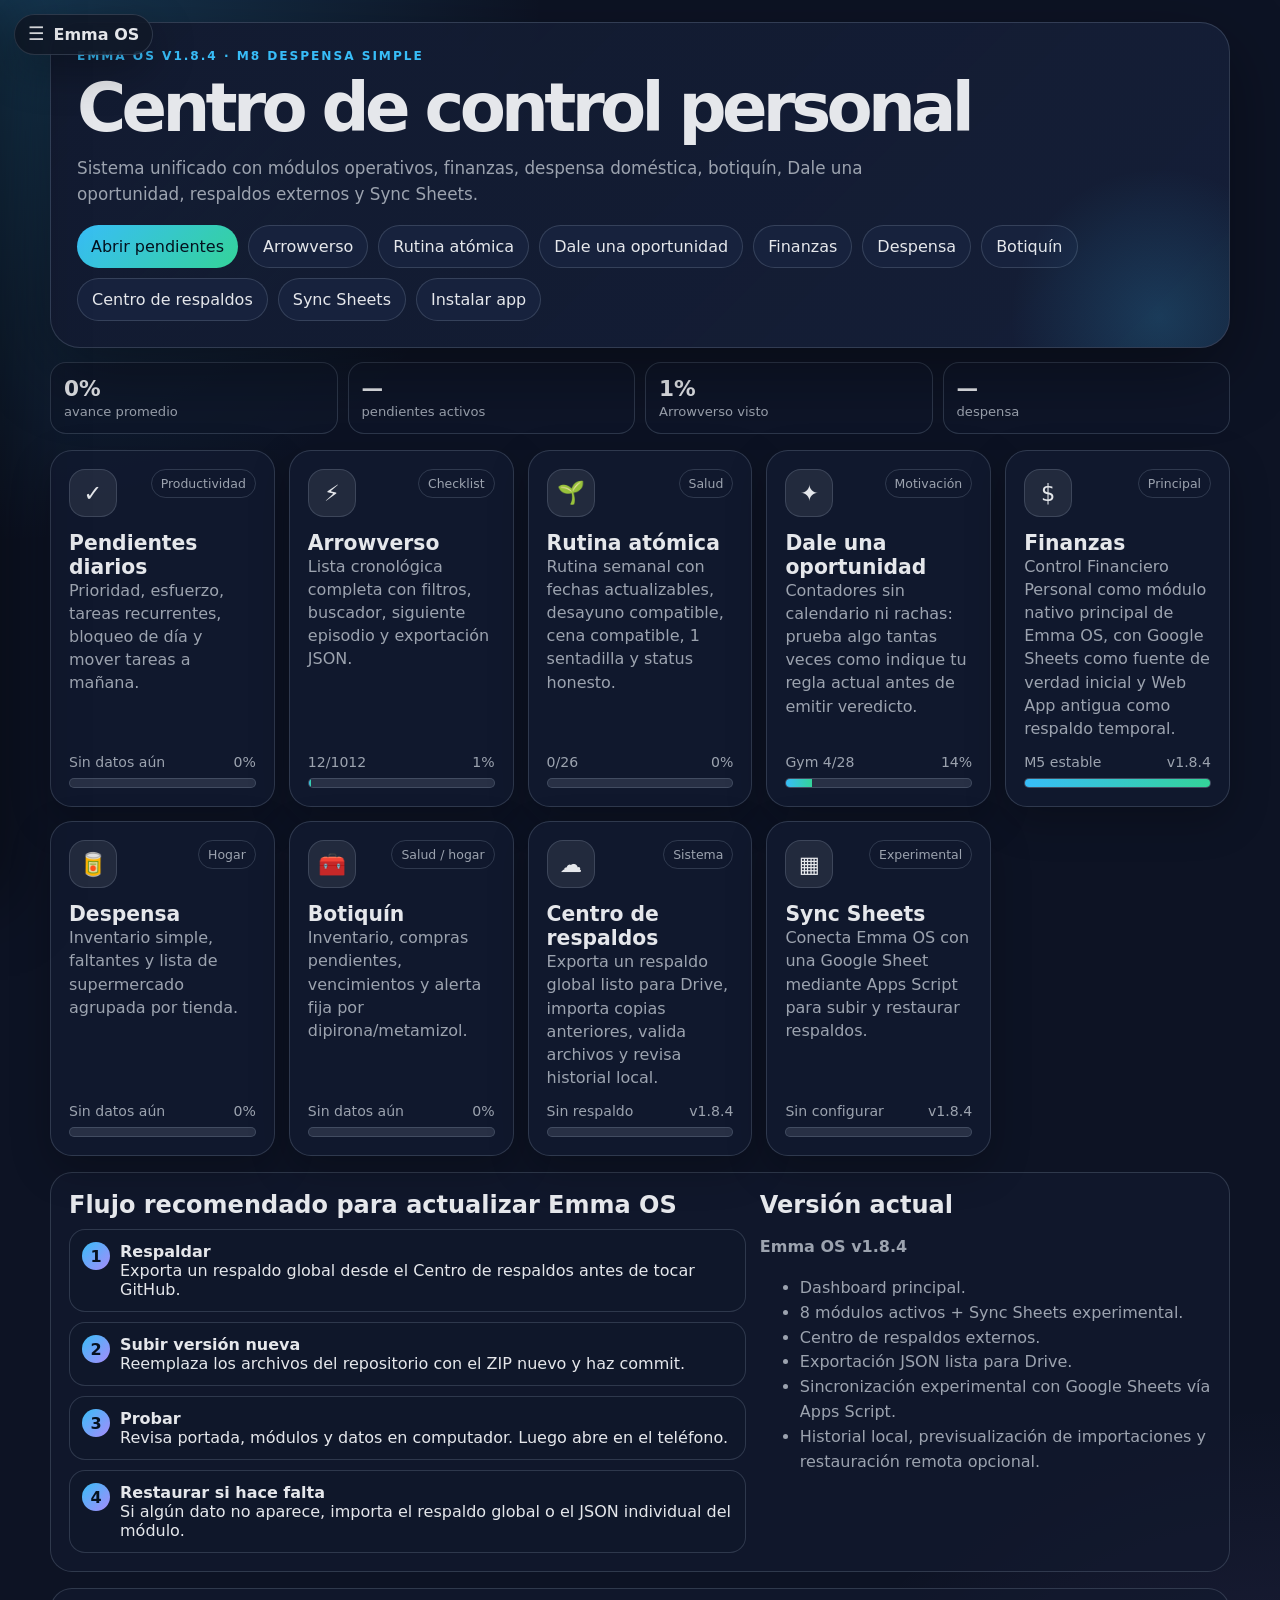
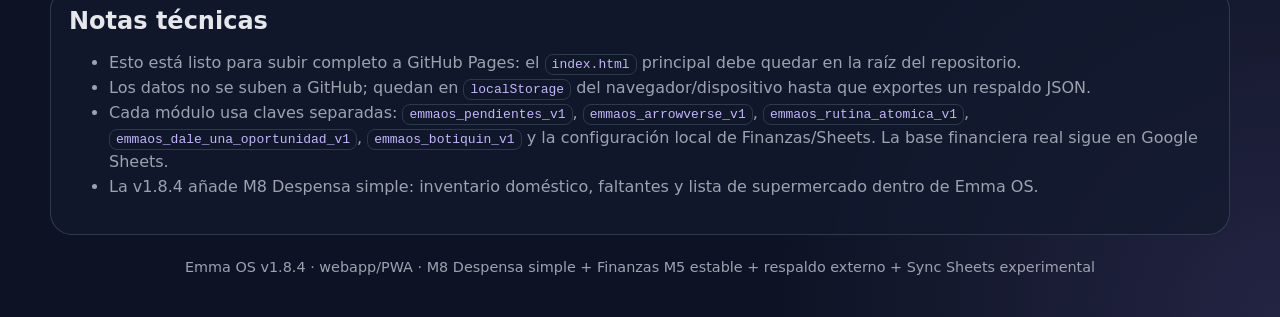
==== commit ad12d531: "Add files via upload Actualizar Emma OS a v1.8.4 M8 Despensa simple" ====
--- a/index.html
+++ b/index.html
@@ -1,10 +1,10 @@
 <!doctype html>
-<!-- Emma OS v1.8.3 · M6 ajustes visuales web · 2026-09-04 · OpenAI/ChatGPT (GPT-5.5 Thinking) -->
+<!-- Emma OS v1.8.4 · M8 Despensa simple · 2026-09-05 · OpenAI/ChatGPT (GPT-5.5 Thinking) -->
 <html lang="es">
 <head>
 <meta charset="utf-8" />
 <meta name="viewport" content="width=device-width, initial-scale=1" />
-<title>Emma OS v1.8.3</title>
+<title>Emma OS v1.8.4</title>
 <link rel="manifest" href="manifest.webmanifest">
 <meta name="theme-color" content="#111827">
 <meta name="mobile-web-app-capable" content="yes">
@@ -18,24 +18,25 @@
 *{box-sizing:border-box}body{margin:0;min-height:100vh;font-family:Inter,ui-sans-serif,system-ui,-apple-system,BlinkMacSystemFont,"Segoe UI",sans-serif;background:radial-gradient(circle at top left,rgba(56,189,248,.22),transparent 34rem),radial-gradient(circle at bottom right,rgba(167,139,250,.12),transparent 32rem),var(--bg);color:var(--text)}a{color:inherit}.wrap{width:min(100% - 28px,1180px);margin:0 auto;padding:22px 0 42px}.hero{background:linear-gradient(135deg,rgba(18,26,47,.96),rgba(23,34,61,.78));border:1px solid var(--line);border-radius:30px;padding:26px;box-shadow:var(--shadow);position:relative;overflow:hidden}.hero:after{content:"";position:absolute;inset:auto -80px -120px auto;width:300px;height:300px;background:radial-gradient(circle,rgba(56,189,248,.18),transparent 70%)}.eyebrow{color:var(--accent);font-weight:850;text-transform:uppercase;letter-spacing:.16em;font-size:.76rem}h1{margin:.35rem 0 .5rem;font-size:clamp(2rem,7vw,4.2rem);letter-spacing:-.07em}.subtitle{max-width:860px;color:var(--muted);font-size:1.05rem;line-height:1.55;margin:0}.hero-actions{display:flex;gap:10px;flex-wrap:wrap;margin-top:18px}.btn{display:inline-flex;align-items:center;gap:8px;text-decoration:none;border:1px solid var(--line);background:var(--panel2);color:var(--text);border-radius:999px;padding:11px 14px;font-weight:850;cursor:pointer;font:inherit}.btn.primary{background:linear-gradient(135deg,var(--accent),var(--good));color:#04111e;border:0}.btn:hover{filter:brightness(1.12)}.grid{display:grid;grid-template-columns:repeat(4,minmax(0,1fr));gap:14px;margin-top:16px}.module{display:flex;flex-direction:column;gap:14px;text-decoration:none;background:rgba(18,26,47,.88);border:1px solid var(--line);border-radius:var(--radius);padding:18px;box-shadow:0 14px 40px rgba(0,0,0,.24);min-height:245px}.module:hover{transform:translateY(-2px);filter:brightness(1.06)}.module .top{display:flex;justify-content:space-between;gap:12px}.icon{width:48px;height:48px;border-radius:16px;display:grid;place-items:center;font-size:1.4rem;background:rgba(255,255,255,.08);border:1px solid var(--line)}.tag{height:max-content;font-size:.78rem;color:var(--muted);border:1px solid var(--line);border-radius:999px;padding:6px 9px}.module h2{margin:0;font-size:1.27rem}.module p{color:var(--muted);margin:0;line-height:1.45}.meter{margin-top:auto}.meter-row{display:flex;justify-content:space-between;color:var(--muted);font-size:.88rem;margin-bottom:8px}.bar{height:10px;background:rgba(148,163,184,.18);border:1px solid var(--line);border-radius:999px;overflow:hidden}.bar span{display:block;height:100%;width:0;background:linear-gradient(90deg,var(--accent),var(--good));transition:.25s}.panel{margin-top:16px;background:rgba(18,26,47,.72);border:1px solid var(--line);border-radius:var(--radius);padding:18px}.panel h2{margin:0 0 8px}.panel p,.panel li{color:var(--muted);line-height:1.55}.panel code{background:rgba(15,23,42,.88);border:1px solid var(--line);border-radius:8px;padding:2px 6px;color:#c4b5fd}.mini{display:grid;grid-template-columns:repeat(4,minmax(0,1fr));gap:10px;margin-top:14px}.stat{background:rgba(15,23,42,.74);border:1px solid var(--line);border-radius:16px;padding:13px}.stat strong{display:block;font-size:1.35rem}.stat span{color:var(--muted);font-size:.82rem}.split{display:grid;grid-template-columns:1.2fr .8fr;gap:14px}.timeline{display:grid;gap:10px;margin-top:10px}.step{display:flex;gap:10px;align-items:flex-start;background:rgba(15,23,42,.48);border:1px solid var(--line);border-radius:16px;padding:12px}.dot{width:28px;height:28px;border-radius:999px;display:grid;place-items:center;flex:0 0 auto;background:linear-gradient(135deg,var(--accent),var(--violet));color:#06111f;font-weight:900}footer{color:var(--muted);text-align:center;margin-top:24px;font-size:.9rem}@media(max-width:1080px){.grid{grid-template-columns:repeat(2,minmax(0,1fr))}}@media(max-width:900px){.grid,.mini,.split{grid-template-columns:1fr}.hero{padding:22px}.module{min-height:auto}}
 </style>
 <link rel="stylesheet" href="emma-theme.css">
-<script src="emma-shell.js" data-base="./" data-current="inicio" data-version="v1.8.3" defer></script>
+<script src="emma-shell.js" data-base="./" data-current="inicio" data-version="v1.8.4" defer></script>
 </head>
 <body class="emma-home">
 <header class="emma-system-bar" role="banner">
-  <a class="emma-system-brand" href="index.html" aria-label="Emma OS inicio"><span class="emma-mark">E</span><span><b>Emma OS</b><small>v1.8.3 · estándar visual</small></span></a>
-  <nav class="emma-system-nav" aria-label="Navegación principal Emma OS"><a href="index.html" class="active">Inicio</a><a href="apps/pendientes/">Pendientes</a><a href="apps/arrowverse/">Arrowverso</a><a href="apps/rutina-atomica/">Rutina</a><a href="apps/dale-una-oportunidad/">Oportunidad</a><a href="apps/finanzas/">Finanzas</a><a href="apps/botiquin/">Botiquín</a><a href="apps/respaldo/">Respaldos</a></nav>
+  <a class="emma-system-brand" href="index.html" aria-label="Emma OS inicio"><span class="emma-mark">E</span><span><b>Emma OS</b><small>v1.8.4 · estándar visual</small></span></a>
+  <nav class="emma-system-nav" aria-label="Navegación principal Emma OS"><a href="index.html" class="active">Inicio</a><a href="apps/pendientes/">Pendientes</a><a href="apps/arrowverse/">Arrowverso</a><a href="apps/rutina-atomica/">Rutina</a><a href="apps/dale-una-oportunidad/">Oportunidad</a><a href="apps/finanzas/">Finanzas</a><a href="apps/despensa/">Despensa</a><a href="apps/botiquin/">Botiquín</a><a href="apps/respaldo/">Respaldos</a></nav>
 </header>
 <div class="wrap">
   <section class="hero">
-    <div class="eyebrow">Emma OS v1.8.3 · M7.1 hotfix Sync Sheets</div>
+    <div class="eyebrow">Emma OS v1.8.4 · M8 Despensa simple</div>
     <h1>Centro de control personal</h1>
-    <p class="subtitle">Sistema unificado con módulos operativos, botiquín doméstico, Dale una oportunidad, respaldos externos y Finanzas como módulo nativo principal, ahora con mejoras funcionales en Pendientes, Rutina y Sync Sheets.</p>
+    <p class="subtitle">Sistema unificado con módulos operativos, finanzas, despensa doméstica, botiquín, Dale una oportunidad, respaldos externos y Sync Sheets.</p>
     <div class="hero-actions">
       <a class="btn primary" href="apps/pendientes/">Abrir pendientes</a>
       <a class="btn" href="apps/arrowverse/">Arrowverso</a>
       <a class="btn" href="apps/rutina-atomica/">Rutina atómica</a>
       <a class="btn" href="apps/dale-una-oportunidad/">Dale una oportunidad</a>
       <a class="btn" href="apps/finanzas/">Finanzas</a>
+      <a class="btn" href="apps/despensa/">Despensa</a>
       <a class="btn" href="apps/botiquin/">Botiquín</a>
       <a class="btn" href="apps/respaldo/">Centro de respaldos</a>
       <a class="btn" href="apps/sheets-sync/">Sync Sheets</a>
@@ -47,7 +48,7 @@
     <div class="stat"><strong id="totalProgress">0%</strong><span>avance promedio</span></div>
     <div class="stat"><strong id="pendingToday">—</strong><span>pendientes activos</span></div>
     <div class="stat"><strong id="arrowProgress">—</strong><span>Arrowverso visto</span></div>
-    <div class="stat"><strong id="botiquinStatus">—</strong><span>botiquín</span></div>
+    <div class="stat"><strong id="despensaStatus">—</strong><span>despensa</span></div>
   </section>
 
   <section class="grid">
@@ -56,10 +57,11 @@
     <a class="module" href="apps/rutina-atomica/"><div class="top"><div class="icon">🌱</div><span class="tag">Salud</span></div><div><h2>Rutina atómica</h2><p>Rutina semanal con fechas actualizables, desayuno compatible, cena compatible, 1 sentadilla y status honesto.</p></div><div class="meter"><div class="meter-row"><span id="routineSummary">0/26</span><span id="routinePct">0%</span></div><div class="bar"><span id="routineBar"></span></div></div></a>
     <a class="module" href="apps/dale-una-oportunidad/"><div class="top"><div class="icon">✦</div><span class="tag">Motivación</span></div><div><h2>Dale una oportunidad</h2><p>Contadores sin calendario ni rachas: prueba algo tantas veces como indique tu regla actual antes de emitir veredicto.</p></div><div class="meter"><div class="meter-row"><span id="opportunitySummary">Gym 4/28</span><span id="opportunityPct">14%</span></div><div class="bar"><span id="opportunityBar" style="width:14%"></span></div></div></a>
 
-    <a class="module" href="apps/finanzas/"><div class="top"><div class="icon">$</div><span class="tag">Principal</span></div><div><h2>Finanzas</h2><p>Control Financiero Personal como módulo nativo principal de Emma OS, con Google Sheets como fuente de verdad inicial y Web App antigua como respaldo temporal.</p></div><div class="meter"><div class="meter-row"><span id="financeSummary">M5 estable</span><span id="financePct">v1.8.3</span></div><div class="bar"><span id="financeBar" style="width:100%"></span></div></div></a>
+    <a class="module" href="apps/finanzas/"><div class="top"><div class="icon">$</div><span class="tag">Principal</span></div><div><h2>Finanzas</h2><p>Control Financiero Personal como módulo nativo principal de Emma OS, con Google Sheets como fuente de verdad inicial y Web App antigua como respaldo temporal.</p></div><div class="meter"><div class="meter-row"><span id="financeSummary">M5 estable</span><span id="financePct">v1.8.4</span></div><div class="bar"><span id="financeBar" style="width:100%"></span></div></div></a>
+    <a class="module" href="apps/despensa/"><div class="top"><div class="icon">🥫</div><span class="tag">Hogar</span></div><div><h2>Despensa</h2><p>Inventario simple, faltantes y lista de supermercado agrupada por tienda.</p></div><div class="meter"><div class="meter-row"><span id="despensaSummary">Sin datos aún</span><span id="despensaPct">0%</span></div><div class="bar"><span id="despensaBar"></span></div></div></a>
     <a class="module" href="apps/botiquin/"><div class="top"><div class="icon">🧰</div><span class="tag">Salud / hogar</span></div><div><h2>Botiquín</h2><p>Inventario, compras pendientes, vencimientos y alerta fija por dipirona/metamizol.</p></div><div class="meter"><div class="meter-row"><span id="botiquinSummary">Sin datos aún</span><span id="botiquinPct">0%</span></div><div class="bar"><span id="botiquinBar"></span></div></div></a>
-    <a class="module" href="apps/respaldo/"><div class="top"><div class="icon">☁</div><span class="tag">Sistema</span></div><div><h2>Centro de respaldos</h2><p>Exporta un respaldo global listo para Drive, importa copias anteriores, valida archivos y revisa historial local.</p></div><div class="meter"><div class="meter-row"><span id="backupSummary">Sin respaldo</span><span id="backupPct">v1.8.3</span></div><div class="bar"><span id="backupBar"></span></div></div></a>
-    <a class="module" href="apps/sheets-sync/"><div class="top"><div class="icon">▦</div><span class="tag">Experimental</span></div><div><h2>Sync Sheets</h2><p>Conecta Emma OS con una Google Sheet mediante Apps Script para subir y restaurar respaldos.</p></div><div class="meter"><div class="meter-row"><span id="sheetsSummary">Sin configurar</span><span id="sheetsPct">v1.8.3</span></div><div class="bar"><span id="sheetsBar"></span></div></div></a>
+    <a class="module" href="apps/respaldo/"><div class="top"><div class="icon">☁</div><span class="tag">Sistema</span></div><div><h2>Centro de respaldos</h2><p>Exporta un respaldo global listo para Drive, importa copias anteriores, valida archivos y revisa historial local.</p></div><div class="meter"><div class="meter-row"><span id="backupSummary">Sin respaldo</span><span id="backupPct">v1.8.4</span></div><div class="bar"><span id="backupBar"></span></div></div></a>
+    <a class="module" href="apps/sheets-sync/"><div class="top"><div class="icon">▦</div><span class="tag">Experimental</span></div><div><h2>Sync Sheets</h2><p>Conecta Emma OS con una Google Sheet mediante Apps Script para subir y restaurar respaldos.</p></div><div class="meter"><div class="meter-row"><span id="sheetsSummary">Sin configurar</span><span id="sheetsPct">v1.8.4</span></div><div class="bar"><span id="sheetsBar"></span></div></div></a>
   </section>
 
   <section class="panel split">
@@ -74,10 +76,10 @@
     </div>
     <div>
       <h2>Versión actual</h2>
-      <p><strong>Emma OS v1.8.3</strong></p>
+      <p><strong>Emma OS v1.8.4</strong></p>
       <ul>
         <li>Dashboard principal.</li>
-        <li>7 módulos activos + Sync Sheets experimental.</li>
+        <li>8 módulos activos + Sync Sheets experimental.</li>
         <li>Centro de respaldos externos.</li>
         <li>Exportación JSON lista para Drive.</li>
         <li>Sincronización experimental con Google Sheets vía Apps Script.</li>
@@ -92,13 +94,13 @@
       <li>Esto está listo para subir completo a GitHub Pages: el <code>index.html</code> principal debe quedar en la raíz del repositorio.</li>
       <li>Los datos no se suben a GitHub; quedan en <code>localStorage</code> del navegador/dispositivo hasta que exportes un respaldo JSON.</li>
       <li>Cada módulo usa claves separadas: <code>emmaos_pendientes_v1</code>, <code>emmaos_arrowverse_v1</code>, <code>emmaos_rutina_atomica_v1</code>, <code>emmaos_dale_una_oportunidad_v1</code>, <code>emmaos_botiquin_v1</code> y la configuración local de Finanzas/Sheets. La base financiera real sigue en Google Sheets.</li>
-      <li>La v1.8.3 añade M7.1 hotfix Sync Sheets: Pendientes gana más espacio en navegador, Rutina puede moverse a la semana actual y Finanzas limpia su interfaz de uso diario.</li>
+      <li>La v1.8.4 añade M8 Despensa simple: inventario doméstico, faltantes y lista de supermercado dentro de Emma OS.</li>
     </ul>
   </section>
-  <footer>Emma OS v1.8.3 · webapp/PWA · M7.1 hotfix Sync Sheets + Finanzas M5 estable + respaldo externo + Sync Sheets experimental</footer>
+  <footer>Emma OS v1.8.4 · webapp/PWA · M8 Despensa simple + Finanzas M5 estable + respaldo externo + Sync Sheets experimental</footer>
 </div>
 <script>
-const MODULES={pendientes:{key:'emmaos_pendientes_v1',legacy:['emma_checklist_diario_v1']},arrow:{key:'emmaos_arrowverse_v1',legacy:['arrowverseChecklist.v1'],total:1012},routine:{key:'emmaos_rutina_atomica_v1',legacy:[],total:26},opportunity:{key:'emmaos_dale_una_oportunidad_v1',legacy:[]},botiquin:{key:'emmaos_botiquin_v1',legacy:[]}};
+const MODULES={pendientes:{key:'emmaos_pendientes_v1',legacy:['emma_checklist_diario_v1']},arrow:{key:'emmaos_arrowverse_v1',legacy:['arrowverseChecklist.v1'],total:1012},routine:{key:'emmaos_rutina_atomica_v1',legacy:[],total:26},opportunity:{key:'emmaos_dale_una_oportunidad_v1',legacy:[]},despensa:{key:'emma_os_despensa_v1',legacy:[]},botiquin:{key:'emmaos_botiquin_v1',legacy:[]}};
 function readJson(key){try{const raw=localStorage.getItem(key);return raw?JSON.parse(raw):null}catch{return null}}
 function firstData(config){let data=readJson(config.key);if(data)return data;for(const k of config.legacy||[]){data=readJson(k);if(data){try{localStorage.setItem(config.key,JSON.stringify(data));}catch{} return data;}}return null;}
 function pct(done,total){return total?Math.round(done/total*100):0}
@@ -109,6 +111,7 @@
 const rData=firstData(MODULES.routine);const rDone=rData?.checked?Object.values(rData.checked).filter(Boolean).length:0;const rp=setMeter('routine',rDone,MODULES.routine.total,`${rDone}/${MODULES.routine.total}`);scores.push(rp);document.getElementById('routineProgress')?.remove?.();
 const oData=firstData(MODULES.opportunity);const oGoal=Math.max(1,Number(oData?.goal)||28);const oCounters=Array.isArray(oData?.counters)&&oData.counters.length?oData.counters:[{name:'Gym',count:4}];const oLead=oCounters[0];const oCount=Math.max(1,Number(oLead?.count)||1);const op=setMeter('opportunity',Math.min(oCount,oGoal),oGoal,`${oLead?.name||'Reto'} ${oCount}/${oGoal}`);scores.push(op);
 document.getElementById('financeSummary')&&(document.getElementById('financeSummary').textContent='M5 estable');document.getElementById('financeBar')&&(document.getElementById('financeBar').style.width='100%');
+const dData=firstData(MODULES.despensa);let dTotal=0,dGood=0;if(dData&&Array.isArray(dData.products)){const active=dData.products.filter(p=>p.active!==false);dTotal=active.length;dGood=active.filter(p=>Number(p.currentStock||0)>=Number(p.minStock||0)&&Number(p.currentStock||0)>0).length;}const dp=setMeter('despensa',dGood,dTotal,dTotal?`${dGood}/${dTotal} suficientes`:'Sin datos aún');if(dTotal)scores.push(dp);document.getElementById('despensaStatus').textContent=dTotal?`${dTotal} productos`:'—';
 const bData=firstData(MODULES.botiquin);let bTotal=0,bAvailable=0;if(bData&&Array.isArray(bData.items)){bTotal=bData.items.length;bAvailable=bData.items.filter(i=>i.status==='disponible').length;}const bp=setMeter('botiquin',bAvailable,bTotal,bTotal?`${bAvailable}/${bTotal} disponibles`:'Sin datos aún');if(bTotal)scores.push(bp);document.getElementById('botiquinStatus').textContent=bTotal?bp+'%':'—';
 const last=localStorage.getItem('emmaos_last_drive_backup_at')||localStorage.getItem('emmaos_last_backup_at');document.getElementById('backupSummary').textContent=last?'Respaldo externo listo':'Sin respaldo';document.getElementById('backupBar').style.width=last?'100%':'18%';
 document.getElementById('totalProgress').textContent=Math.round(scores.reduce((a,b)=>a+b,0)/(scores.length||1))+'%';
--- a/emma-theme.css
+++ b/emma-theme.css
@@ -1,4 +1,4 @@
-/* Emma OS v1.8.0 · 2026-09-03 · OpenAI/ChatGPT · nuevo acento para Dale una oportunidad. */
+/* Emma OS v1.8.4 · 2026-09-05 · OpenAI/ChatGPT · acentos globales + Despensa. */
 /* Emma OS v1.5.3 — estándar visual global + navegación lateral */
 :root{
   color-scheme: dark;
@@ -50,6 +50,7 @@
 body.emma-module-rutina{--module-accent:var(--emma-green);--module-accent-2:var(--emma-yellow);--accent:var(--emma-green);--accent2:var(--emma-yellow)}
 body.emma-module-oportunidad{--module-accent:var(--emma-rose);--module-accent-2:var(--emma-yellow);--accent:var(--emma-rose);--accent2:var(--emma-yellow)}
 body.emma-module-finanzas{--module-accent:var(--emma-green);--module-accent-2:var(--emma-yellow);--accent:var(--emma-green);--accent2:var(--emma-yellow)}
+body.emma-module-despensa{--module-accent:var(--emma-green);--module-accent-2:var(--emma-cyan);--accent:var(--emma-green);--accent2:var(--emma-cyan)}
 body.emma-module-respaldo{--module-accent:var(--emma-yellow);--module-accent-2:var(--emma-cyan);--accent:var(--emma-yellow);--accent2:var(--emma-cyan)}
 
 body.emma-home .emma-system-bar{margin:0 auto 16px;width:min(100% - 28px,1180px)}
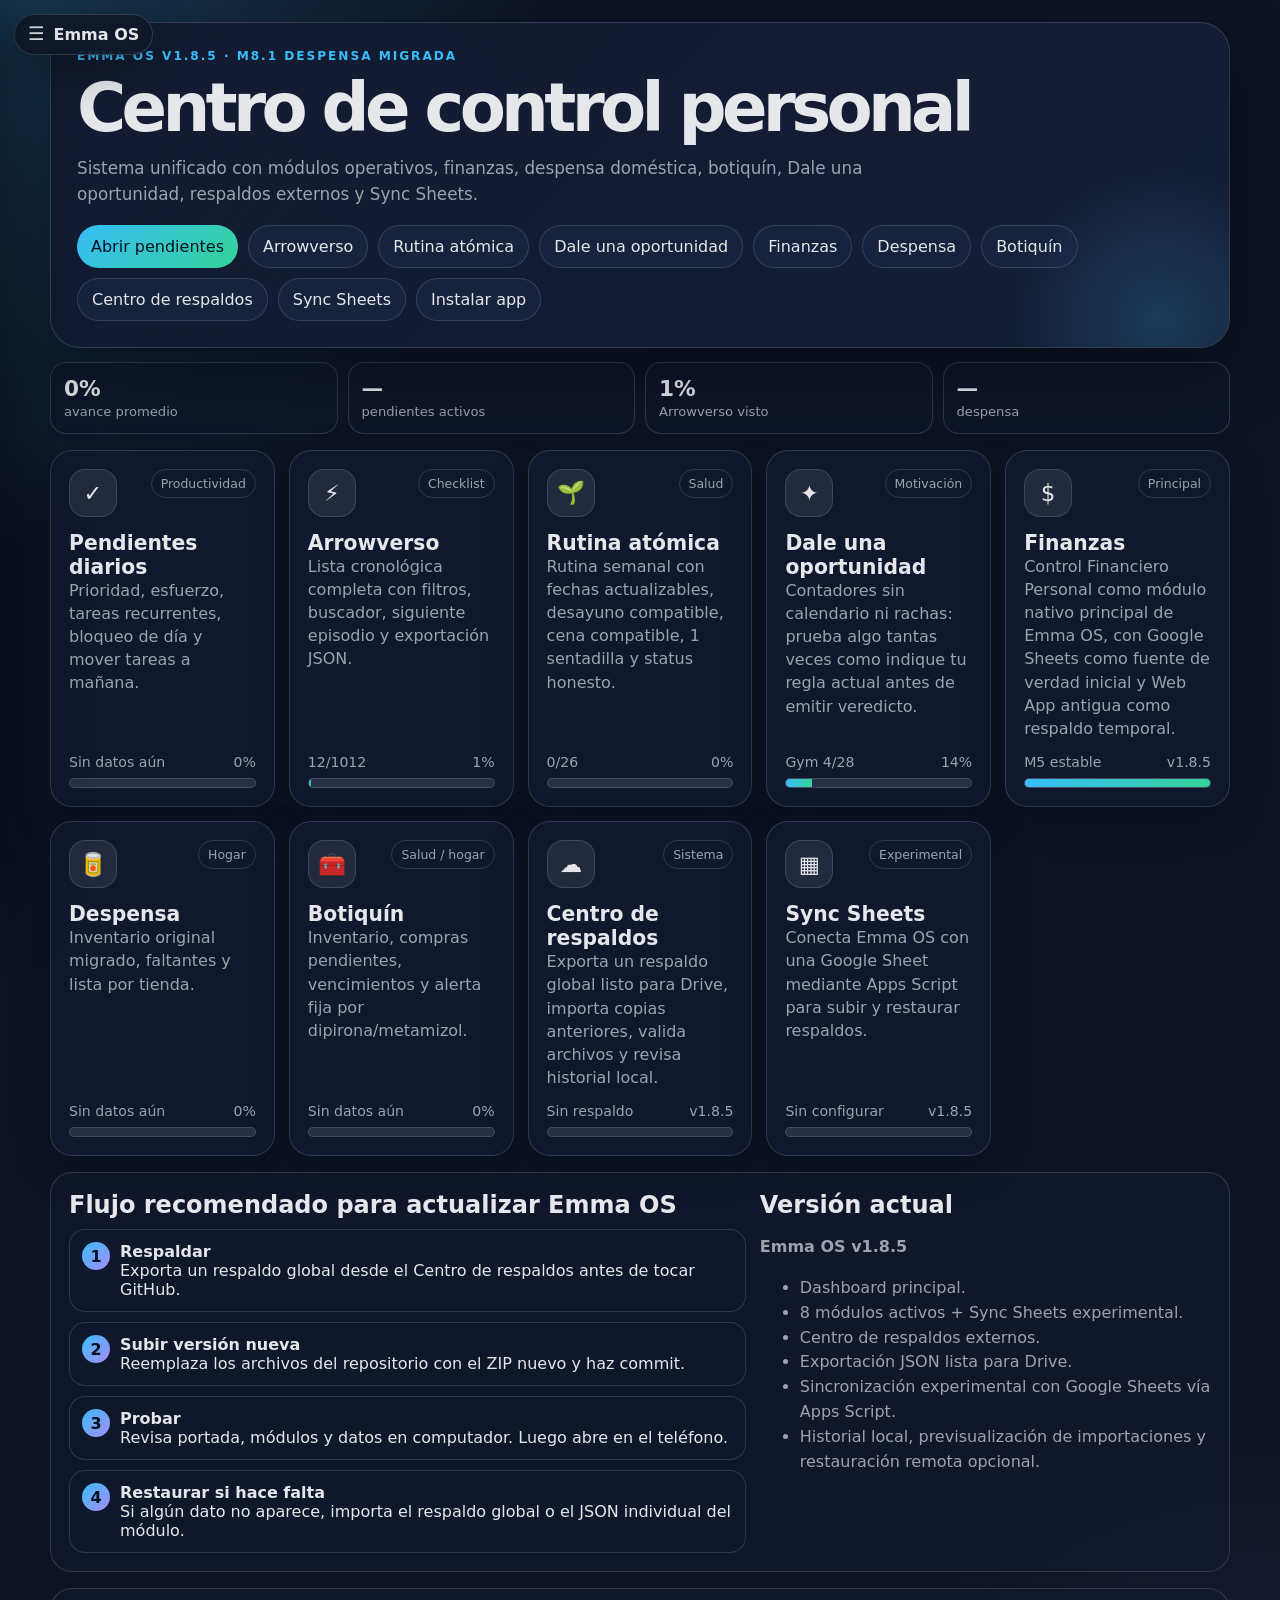
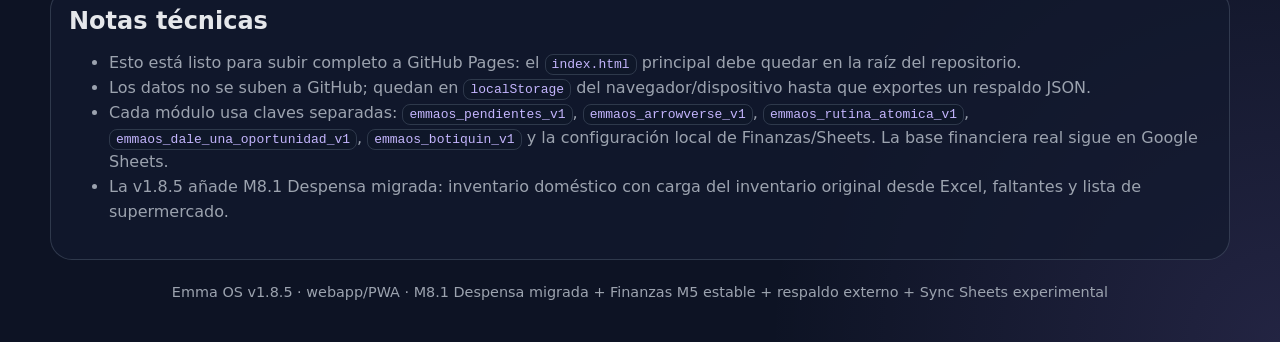
==== commit ca12ca66: "Add files via upload Actualizar Emma OS a v1.8.5 M8.1 migración despensa" ====
--- a/index.html
+++ b/index.html
@@ -1,10 +1,10 @@
 <!doctype html>
-<!-- Emma OS v1.8.4 · M8 Despensa simple · 2026-09-05 · OpenAI/ChatGPT (GPT-5.5 Thinking) -->
+<!-- Emma OS v1.8.5 · M8.1 Despensa migrada · 2026-09-05 · OpenAI/ChatGPT (GPT-5.5 Thinking) -->
 <html lang="es">
 <head>
 <meta charset="utf-8" />
 <meta name="viewport" content="width=device-width, initial-scale=1" />
-<title>Emma OS v1.8.4</title>
+<title>Emma OS v1.8.5</title>
 <link rel="manifest" href="manifest.webmanifest">
 <meta name="theme-color" content="#111827">
 <meta name="mobile-web-app-capable" content="yes">
@@ -18,16 +18,16 @@
 *{box-sizing:border-box}body{margin:0;min-height:100vh;font-family:Inter,ui-sans-serif,system-ui,-apple-system,BlinkMacSystemFont,"Segoe UI",sans-serif;background:radial-gradient(circle at top left,rgba(56,189,248,.22),transparent 34rem),radial-gradient(circle at bottom right,rgba(167,139,250,.12),transparent 32rem),var(--bg);color:var(--text)}a{color:inherit}.wrap{width:min(100% - 28px,1180px);margin:0 auto;padding:22px 0 42px}.hero{background:linear-gradient(135deg,rgba(18,26,47,.96),rgba(23,34,61,.78));border:1px solid var(--line);border-radius:30px;padding:26px;box-shadow:var(--shadow);position:relative;overflow:hidden}.hero:after{content:"";position:absolute;inset:auto -80px -120px auto;width:300px;height:300px;background:radial-gradient(circle,rgba(56,189,248,.18),transparent 70%)}.eyebrow{color:var(--accent);font-weight:850;text-transform:uppercase;letter-spacing:.16em;font-size:.76rem}h1{margin:.35rem 0 .5rem;font-size:clamp(2rem,7vw,4.2rem);letter-spacing:-.07em}.subtitle{max-width:860px;color:var(--muted);font-size:1.05rem;line-height:1.55;margin:0}.hero-actions{display:flex;gap:10px;flex-wrap:wrap;margin-top:18px}.btn{display:inline-flex;align-items:center;gap:8px;text-decoration:none;border:1px solid var(--line);background:var(--panel2);color:var(--text);border-radius:999px;padding:11px 14px;font-weight:850;cursor:pointer;font:inherit}.btn.primary{background:linear-gradient(135deg,var(--accent),var(--good));color:#04111e;border:0}.btn:hover{filter:brightness(1.12)}.grid{display:grid;grid-template-columns:repeat(4,minmax(0,1fr));gap:14px;margin-top:16px}.module{display:flex;flex-direction:column;gap:14px;text-decoration:none;background:rgba(18,26,47,.88);border:1px solid var(--line);border-radius:var(--radius);padding:18px;box-shadow:0 14px 40px rgba(0,0,0,.24);min-height:245px}.module:hover{transform:translateY(-2px);filter:brightness(1.06)}.module .top{display:flex;justify-content:space-between;gap:12px}.icon{width:48px;height:48px;border-radius:16px;display:grid;place-items:center;font-size:1.4rem;background:rgba(255,255,255,.08);border:1px solid var(--line)}.tag{height:max-content;font-size:.78rem;color:var(--muted);border:1px solid var(--line);border-radius:999px;padding:6px 9px}.module h2{margin:0;font-size:1.27rem}.module p{color:var(--muted);margin:0;line-height:1.45}.meter{margin-top:auto}.meter-row{display:flex;justify-content:space-between;color:var(--muted);font-size:.88rem;margin-bottom:8px}.bar{height:10px;background:rgba(148,163,184,.18);border:1px solid var(--line);border-radius:999px;overflow:hidden}.bar span{display:block;height:100%;width:0;background:linear-gradient(90deg,var(--accent),var(--good));transition:.25s}.panel{margin-top:16px;background:rgba(18,26,47,.72);border:1px solid var(--line);border-radius:var(--radius);padding:18px}.panel h2{margin:0 0 8px}.panel p,.panel li{color:var(--muted);line-height:1.55}.panel code{background:rgba(15,23,42,.88);border:1px solid var(--line);border-radius:8px;padding:2px 6px;color:#c4b5fd}.mini{display:grid;grid-template-columns:repeat(4,minmax(0,1fr));gap:10px;margin-top:14px}.stat{background:rgba(15,23,42,.74);border:1px solid var(--line);border-radius:16px;padding:13px}.stat strong{display:block;font-size:1.35rem}.stat span{color:var(--muted);font-size:.82rem}.split{display:grid;grid-template-columns:1.2fr .8fr;gap:14px}.timeline{display:grid;gap:10px;margin-top:10px}.step{display:flex;gap:10px;align-items:flex-start;background:rgba(15,23,42,.48);border:1px solid var(--line);border-radius:16px;padding:12px}.dot{width:28px;height:28px;border-radius:999px;display:grid;place-items:center;flex:0 0 auto;background:linear-gradient(135deg,var(--accent),var(--violet));color:#06111f;font-weight:900}footer{color:var(--muted);text-align:center;margin-top:24px;font-size:.9rem}@media(max-width:1080px){.grid{grid-template-columns:repeat(2,minmax(0,1fr))}}@media(max-width:900px){.grid,.mini,.split{grid-template-columns:1fr}.hero{padding:22px}.module{min-height:auto}}
 </style>
 <link rel="stylesheet" href="emma-theme.css">
-<script src="emma-shell.js" data-base="./" data-current="inicio" data-version="v1.8.4" defer></script>
+<script src="emma-shell.js" data-base="./" data-current="inicio" data-version="v1.8.5" defer></script>
 </head>
 <body class="emma-home">
 <header class="emma-system-bar" role="banner">
-  <a class="emma-system-brand" href="index.html" aria-label="Emma OS inicio"><span class="emma-mark">E</span><span><b>Emma OS</b><small>v1.8.4 · estándar visual</small></span></a>
+  <a class="emma-system-brand" href="index.html" aria-label="Emma OS inicio"><span class="emma-mark">E</span><span><b>Emma OS</b><small>v1.8.5 · estándar visual</small></span></a>
   <nav class="emma-system-nav" aria-label="Navegación principal Emma OS"><a href="index.html" class="active">Inicio</a><a href="apps/pendientes/">Pendientes</a><a href="apps/arrowverse/">Arrowverso</a><a href="apps/rutina-atomica/">Rutina</a><a href="apps/dale-una-oportunidad/">Oportunidad</a><a href="apps/finanzas/">Finanzas</a><a href="apps/despensa/">Despensa</a><a href="apps/botiquin/">Botiquín</a><a href="apps/respaldo/">Respaldos</a></nav>
 </header>
 <div class="wrap">
   <section class="hero">
-    <div class="eyebrow">Emma OS v1.8.4 · M8 Despensa simple</div>
+    <div class="eyebrow">Emma OS v1.8.5 · M8.1 Despensa migrada</div>
     <h1>Centro de control personal</h1>
     <p class="subtitle">Sistema unificado con módulos operativos, finanzas, despensa doméstica, botiquín, Dale una oportunidad, respaldos externos y Sync Sheets.</p>
     <div class="hero-actions">
@@ -57,11 +57,11 @@
     <a class="module" href="apps/rutina-atomica/"><div class="top"><div class="icon">🌱</div><span class="tag">Salud</span></div><div><h2>Rutina atómica</h2><p>Rutina semanal con fechas actualizables, desayuno compatible, cena compatible, 1 sentadilla y status honesto.</p></div><div class="meter"><div class="meter-row"><span id="routineSummary">0/26</span><span id="routinePct">0%</span></div><div class="bar"><span id="routineBar"></span></div></div></a>
     <a class="module" href="apps/dale-una-oportunidad/"><div class="top"><div class="icon">✦</div><span class="tag">Motivación</span></div><div><h2>Dale una oportunidad</h2><p>Contadores sin calendario ni rachas: prueba algo tantas veces como indique tu regla actual antes de emitir veredicto.</p></div><div class="meter"><div class="meter-row"><span id="opportunitySummary">Gym 4/28</span><span id="opportunityPct">14%</span></div><div class="bar"><span id="opportunityBar" style="width:14%"></span></div></div></a>
 
-    <a class="module" href="apps/finanzas/"><div class="top"><div class="icon">$</div><span class="tag">Principal</span></div><div><h2>Finanzas</h2><p>Control Financiero Personal como módulo nativo principal de Emma OS, con Google Sheets como fuente de verdad inicial y Web App antigua como respaldo temporal.</p></div><div class="meter"><div class="meter-row"><span id="financeSummary">M5 estable</span><span id="financePct">v1.8.4</span></div><div class="bar"><span id="financeBar" style="width:100%"></span></div></div></a>
-    <a class="module" href="apps/despensa/"><div class="top"><div class="icon">🥫</div><span class="tag">Hogar</span></div><div><h2>Despensa</h2><p>Inventario simple, faltantes y lista de supermercado agrupada por tienda.</p></div><div class="meter"><div class="meter-row"><span id="despensaSummary">Sin datos aún</span><span id="despensaPct">0%</span></div><div class="bar"><span id="despensaBar"></span></div></div></a>
+    <a class="module" href="apps/finanzas/"><div class="top"><div class="icon">$</div><span class="tag">Principal</span></div><div><h2>Finanzas</h2><p>Control Financiero Personal como módulo nativo principal de Emma OS, con Google Sheets como fuente de verdad inicial y Web App antigua como respaldo temporal.</p></div><div class="meter"><div class="meter-row"><span id="financeSummary">M5 estable</span><span id="financePct">v1.8.5</span></div><div class="bar"><span id="financeBar" style="width:100%"></span></div></div></a>
+    <a class="module" href="apps/despensa/"><div class="top"><div class="icon">🥫</div><span class="tag">Hogar</span></div><div><h2>Despensa</h2><p>Inventario original migrado, faltantes y lista por tienda.</p></div><div class="meter"><div class="meter-row"><span id="despensaSummary">Sin datos aún</span><span id="despensaPct">0%</span></div><div class="bar"><span id="despensaBar"></span></div></div></a>
     <a class="module" href="apps/botiquin/"><div class="top"><div class="icon">🧰</div><span class="tag">Salud / hogar</span></div><div><h2>Botiquín</h2><p>Inventario, compras pendientes, vencimientos y alerta fija por dipirona/metamizol.</p></div><div class="meter"><div class="meter-row"><span id="botiquinSummary">Sin datos aún</span><span id="botiquinPct">0%</span></div><div class="bar"><span id="botiquinBar"></span></div></div></a>
-    <a class="module" href="apps/respaldo/"><div class="top"><div class="icon">☁</div><span class="tag">Sistema</span></div><div><h2>Centro de respaldos</h2><p>Exporta un respaldo global listo para Drive, importa copias anteriores, valida archivos y revisa historial local.</p></div><div class="meter"><div class="meter-row"><span id="backupSummary">Sin respaldo</span><span id="backupPct">v1.8.4</span></div><div class="bar"><span id="backupBar"></span></div></div></a>
-    <a class="module" href="apps/sheets-sync/"><div class="top"><div class="icon">▦</div><span class="tag">Experimental</span></div><div><h2>Sync Sheets</h2><p>Conecta Emma OS con una Google Sheet mediante Apps Script para subir y restaurar respaldos.</p></div><div class="meter"><div class="meter-row"><span id="sheetsSummary">Sin configurar</span><span id="sheetsPct">v1.8.4</span></div><div class="bar"><span id="sheetsBar"></span></div></div></a>
+    <a class="module" href="apps/respaldo/"><div class="top"><div class="icon">☁</div><span class="tag">Sistema</span></div><div><h2>Centro de respaldos</h2><p>Exporta un respaldo global listo para Drive, importa copias anteriores, valida archivos y revisa historial local.</p></div><div class="meter"><div class="meter-row"><span id="backupSummary">Sin respaldo</span><span id="backupPct">v1.8.5</span></div><div class="bar"><span id="backupBar"></span></div></div></a>
+    <a class="module" href="apps/sheets-sync/"><div class="top"><div class="icon">▦</div><span class="tag">Experimental</span></div><div><h2>Sync Sheets</h2><p>Conecta Emma OS con una Google Sheet mediante Apps Script para subir y restaurar respaldos.</p></div><div class="meter"><div class="meter-row"><span id="sheetsSummary">Sin configurar</span><span id="sheetsPct">v1.8.5</span></div><div class="bar"><span id="sheetsBar"></span></div></div></a>
   </section>
 
   <section class="panel split">
@@ -76,7 +76,7 @@
     </div>
     <div>
       <h2>Versión actual</h2>
-      <p><strong>Emma OS v1.8.4</strong></p>
+      <p><strong>Emma OS v1.8.5</strong></p>
       <ul>
         <li>Dashboard principal.</li>
         <li>8 módulos activos + Sync Sheets experimental.</li>
@@ -94,10 +94,10 @@
       <li>Esto está listo para subir completo a GitHub Pages: el <code>index.html</code> principal debe quedar en la raíz del repositorio.</li>
       <li>Los datos no se suben a GitHub; quedan en <code>localStorage</code> del navegador/dispositivo hasta que exportes un respaldo JSON.</li>
       <li>Cada módulo usa claves separadas: <code>emmaos_pendientes_v1</code>, <code>emmaos_arrowverse_v1</code>, <code>emmaos_rutina_atomica_v1</code>, <code>emmaos_dale_una_oportunidad_v1</code>, <code>emmaos_botiquin_v1</code> y la configuración local de Finanzas/Sheets. La base financiera real sigue en Google Sheets.</li>
-      <li>La v1.8.4 añade M8 Despensa simple: inventario doméstico, faltantes y lista de supermercado dentro de Emma OS.</li>
+      <li>La v1.8.5 añade M8.1 Despensa migrada: inventario doméstico con carga del inventario original desde Excel, faltantes y lista de supermercado.</li>
     </ul>
   </section>
-  <footer>Emma OS v1.8.4 · webapp/PWA · M8 Despensa simple + Finanzas M5 estable + respaldo externo + Sync Sheets experimental</footer>
+  <footer>Emma OS v1.8.5 · webapp/PWA · M8.1 Despensa migrada + Finanzas M5 estable + respaldo externo + Sync Sheets experimental</footer>
 </div>
 <script>
 const MODULES={pendientes:{key:'emmaos_pendientes_v1',legacy:['emma_checklist_diario_v1']},arrow:{key:'emmaos_arrowverse_v1',legacy:['arrowverseChecklist.v1'],total:1012},routine:{key:'emmaos_rutina_atomica_v1',legacy:[],total:26},opportunity:{key:'emmaos_dale_una_oportunidad_v1',legacy:[]},despensa:{key:'emma_os_despensa_v1',legacy:[]},botiquin:{key:'emmaos_botiquin_v1',legacy:[]}};
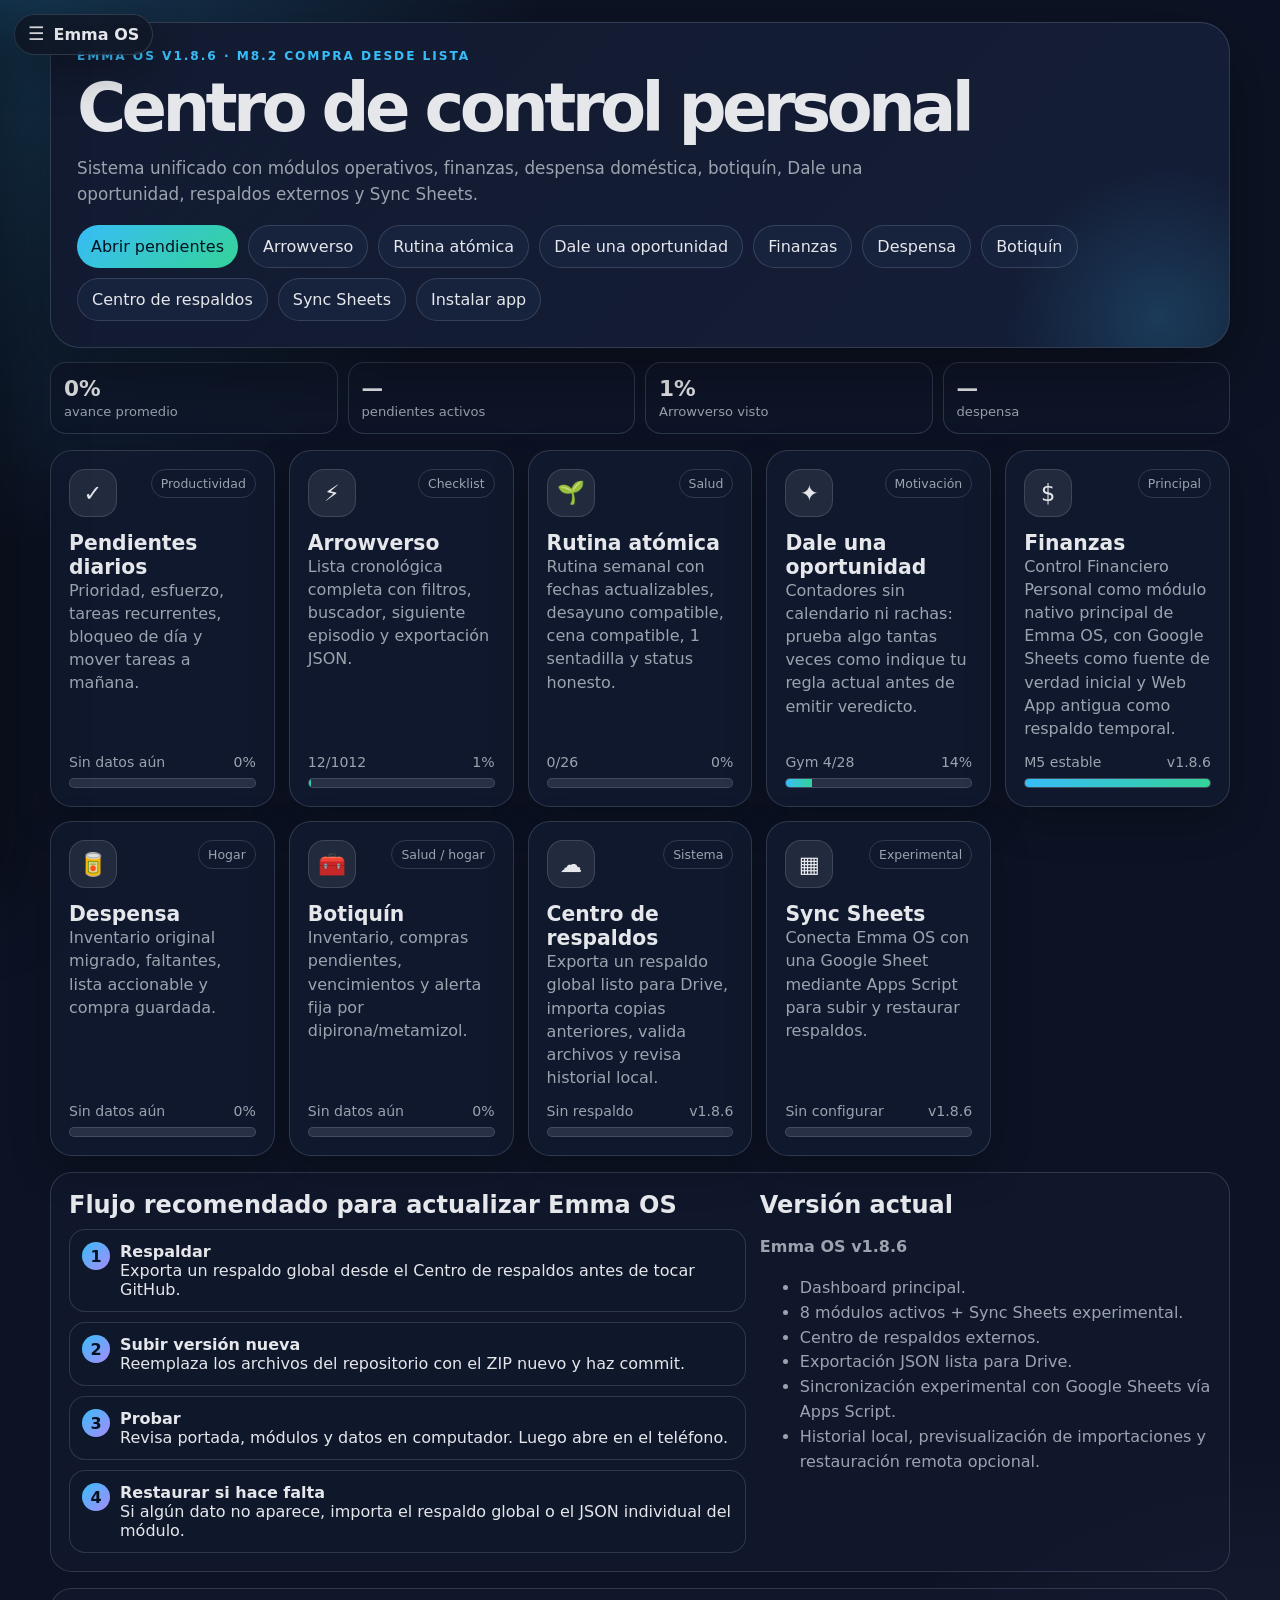
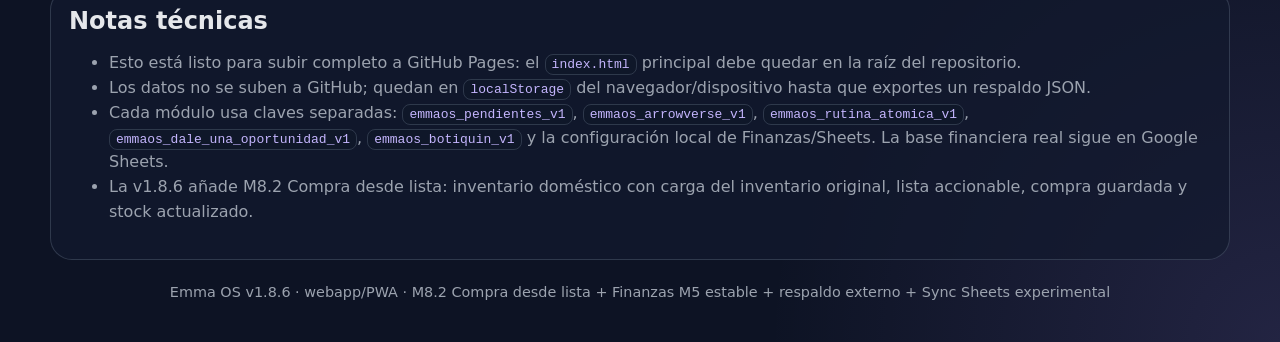
==== commit 18bbe905: "Add files via upload Actualizar Emma OS a v1.8.6 M8.2 compra despensa" ====
--- a/index.html
+++ b/index.html
@@ -1,10 +1,10 @@
 <!doctype html>
-<!-- Emma OS v1.8.5 · M8.1 Despensa migrada · 2026-09-05 · OpenAI/ChatGPT (GPT-5.5 Thinking) -->
+<!-- Emma OS v1.8.6 · M8.2 Compra desde lista · 2026-09-05 · OpenAI/ChatGPT (GPT-5.5 Thinking) -->
 <html lang="es">
 <head>
 <meta charset="utf-8" />
 <meta name="viewport" content="width=device-width, initial-scale=1" />
-<title>Emma OS v1.8.5</title>
+<title>Emma OS v1.8.6</title>
 <link rel="manifest" href="manifest.webmanifest">
 <meta name="theme-color" content="#111827">
 <meta name="mobile-web-app-capable" content="yes">
@@ -18,16 +18,16 @@
 *{box-sizing:border-box}body{margin:0;min-height:100vh;font-family:Inter,ui-sans-serif,system-ui,-apple-system,BlinkMacSystemFont,"Segoe UI",sans-serif;background:radial-gradient(circle at top left,rgba(56,189,248,.22),transparent 34rem),radial-gradient(circle at bottom right,rgba(167,139,250,.12),transparent 32rem),var(--bg);color:var(--text)}a{color:inherit}.wrap{width:min(100% - 28px,1180px);margin:0 auto;padding:22px 0 42px}.hero{background:linear-gradient(135deg,rgba(18,26,47,.96),rgba(23,34,61,.78));border:1px solid var(--line);border-radius:30px;padding:26px;box-shadow:var(--shadow);position:relative;overflow:hidden}.hero:after{content:"";position:absolute;inset:auto -80px -120px auto;width:300px;height:300px;background:radial-gradient(circle,rgba(56,189,248,.18),transparent 70%)}.eyebrow{color:var(--accent);font-weight:850;text-transform:uppercase;letter-spacing:.16em;font-size:.76rem}h1{margin:.35rem 0 .5rem;font-size:clamp(2rem,7vw,4.2rem);letter-spacing:-.07em}.subtitle{max-width:860px;color:var(--muted);font-size:1.05rem;line-height:1.55;margin:0}.hero-actions{display:flex;gap:10px;flex-wrap:wrap;margin-top:18px}.btn{display:inline-flex;align-items:center;gap:8px;text-decoration:none;border:1px solid var(--line);background:var(--panel2);color:var(--text);border-radius:999px;padding:11px 14px;font-weight:850;cursor:pointer;font:inherit}.btn.primary{background:linear-gradient(135deg,var(--accent),var(--good));color:#04111e;border:0}.btn:hover{filter:brightness(1.12)}.grid{display:grid;grid-template-columns:repeat(4,minmax(0,1fr));gap:14px;margin-top:16px}.module{display:flex;flex-direction:column;gap:14px;text-decoration:none;background:rgba(18,26,47,.88);border:1px solid var(--line);border-radius:var(--radius);padding:18px;box-shadow:0 14px 40px rgba(0,0,0,.24);min-height:245px}.module:hover{transform:translateY(-2px);filter:brightness(1.06)}.module .top{display:flex;justify-content:space-between;gap:12px}.icon{width:48px;height:48px;border-radius:16px;display:grid;place-items:center;font-size:1.4rem;background:rgba(255,255,255,.08);border:1px solid var(--line)}.tag{height:max-content;font-size:.78rem;color:var(--muted);border:1px solid var(--line);border-radius:999px;padding:6px 9px}.module h2{margin:0;font-size:1.27rem}.module p{color:var(--muted);margin:0;line-height:1.45}.meter{margin-top:auto}.meter-row{display:flex;justify-content:space-between;color:var(--muted);font-size:.88rem;margin-bottom:8px}.bar{height:10px;background:rgba(148,163,184,.18);border:1px solid var(--line);border-radius:999px;overflow:hidden}.bar span{display:block;height:100%;width:0;background:linear-gradient(90deg,var(--accent),var(--good));transition:.25s}.panel{margin-top:16px;background:rgba(18,26,47,.72);border:1px solid var(--line);border-radius:var(--radius);padding:18px}.panel h2{margin:0 0 8px}.panel p,.panel li{color:var(--muted);line-height:1.55}.panel code{background:rgba(15,23,42,.88);border:1px solid var(--line);border-radius:8px;padding:2px 6px;color:#c4b5fd}.mini{display:grid;grid-template-columns:repeat(4,minmax(0,1fr));gap:10px;margin-top:14px}.stat{background:rgba(15,23,42,.74);border:1px solid var(--line);border-radius:16px;padding:13px}.stat strong{display:block;font-size:1.35rem}.stat span{color:var(--muted);font-size:.82rem}.split{display:grid;grid-template-columns:1.2fr .8fr;gap:14px}.timeline{display:grid;gap:10px;margin-top:10px}.step{display:flex;gap:10px;align-items:flex-start;background:rgba(15,23,42,.48);border:1px solid var(--line);border-radius:16px;padding:12px}.dot{width:28px;height:28px;border-radius:999px;display:grid;place-items:center;flex:0 0 auto;background:linear-gradient(135deg,var(--accent),var(--violet));color:#06111f;font-weight:900}footer{color:var(--muted);text-align:center;margin-top:24px;font-size:.9rem}@media(max-width:1080px){.grid{grid-template-columns:repeat(2,minmax(0,1fr))}}@media(max-width:900px){.grid,.mini,.split{grid-template-columns:1fr}.hero{padding:22px}.module{min-height:auto}}
 </style>
 <link rel="stylesheet" href="emma-theme.css">
-<script src="emma-shell.js" data-base="./" data-current="inicio" data-version="v1.8.5" defer></script>
+<script src="emma-shell.js" data-base="./" data-current="inicio" data-version="v1.8.6" defer></script>
 </head>
 <body class="emma-home">
 <header class="emma-system-bar" role="banner">
-  <a class="emma-system-brand" href="index.html" aria-label="Emma OS inicio"><span class="emma-mark">E</span><span><b>Emma OS</b><small>v1.8.5 · estándar visual</small></span></a>
+  <a class="emma-system-brand" href="index.html" aria-label="Emma OS inicio"><span class="emma-mark">E</span><span><b>Emma OS</b><small>v1.8.6 · estándar visual</small></span></a>
   <nav class="emma-system-nav" aria-label="Navegación principal Emma OS"><a href="index.html" class="active">Inicio</a><a href="apps/pendientes/">Pendientes</a><a href="apps/arrowverse/">Arrowverso</a><a href="apps/rutina-atomica/">Rutina</a><a href="apps/dale-una-oportunidad/">Oportunidad</a><a href="apps/finanzas/">Finanzas</a><a href="apps/despensa/">Despensa</a><a href="apps/botiquin/">Botiquín</a><a href="apps/respaldo/">Respaldos</a></nav>
 </header>
 <div class="wrap">
   <section class="hero">
-    <div class="eyebrow">Emma OS v1.8.5 · M8.1 Despensa migrada</div>
+    <div class="eyebrow">Emma OS v1.8.6 · M8.2 Compra desde lista</div>
     <h1>Centro de control personal</h1>
     <p class="subtitle">Sistema unificado con módulos operativos, finanzas, despensa doméstica, botiquín, Dale una oportunidad, respaldos externos y Sync Sheets.</p>
     <div class="hero-actions">
@@ -57,11 +57,11 @@
     <a class="module" href="apps/rutina-atomica/"><div class="top"><div class="icon">🌱</div><span class="tag">Salud</span></div><div><h2>Rutina atómica</h2><p>Rutina semanal con fechas actualizables, desayuno compatible, cena compatible, 1 sentadilla y status honesto.</p></div><div class="meter"><div class="meter-row"><span id="routineSummary">0/26</span><span id="routinePct">0%</span></div><div class="bar"><span id="routineBar"></span></div></div></a>
     <a class="module" href="apps/dale-una-oportunidad/"><div class="top"><div class="icon">✦</div><span class="tag">Motivación</span></div><div><h2>Dale una oportunidad</h2><p>Contadores sin calendario ni rachas: prueba algo tantas veces como indique tu regla actual antes de emitir veredicto.</p></div><div class="meter"><div class="meter-row"><span id="opportunitySummary">Gym 4/28</span><span id="opportunityPct">14%</span></div><div class="bar"><span id="opportunityBar" style="width:14%"></span></div></div></a>
 
-    <a class="module" href="apps/finanzas/"><div class="top"><div class="icon">$</div><span class="tag">Principal</span></div><div><h2>Finanzas</h2><p>Control Financiero Personal como módulo nativo principal de Emma OS, con Google Sheets como fuente de verdad inicial y Web App antigua como respaldo temporal.</p></div><div class="meter"><div class="meter-row"><span id="financeSummary">M5 estable</span><span id="financePct">v1.8.5</span></div><div class="bar"><span id="financeBar" style="width:100%"></span></div></div></a>
-    <a class="module" href="apps/despensa/"><div class="top"><div class="icon">🥫</div><span class="tag">Hogar</span></div><div><h2>Despensa</h2><p>Inventario original migrado, faltantes y lista por tienda.</p></div><div class="meter"><div class="meter-row"><span id="despensaSummary">Sin datos aún</span><span id="despensaPct">0%</span></div><div class="bar"><span id="despensaBar"></span></div></div></a>
+    <a class="module" href="apps/finanzas/"><div class="top"><div class="icon">$</div><span class="tag">Principal</span></div><div><h2>Finanzas</h2><p>Control Financiero Personal como módulo nativo principal de Emma OS, con Google Sheets como fuente de verdad inicial y Web App antigua como respaldo temporal.</p></div><div class="meter"><div class="meter-row"><span id="financeSummary">M5 estable</span><span id="financePct">v1.8.6</span></div><div class="bar"><span id="financeBar" style="width:100%"></span></div></div></a>
+    <a class="module" href="apps/despensa/"><div class="top"><div class="icon">🥫</div><span class="tag">Hogar</span></div><div><h2>Despensa</h2><p>Inventario original migrado, faltantes, lista accionable y compra guardada.</p></div><div class="meter"><div class="meter-row"><span id="despensaSummary">Sin datos aún</span><span id="despensaPct">0%</span></div><div class="bar"><span id="despensaBar"></span></div></div></a>
     <a class="module" href="apps/botiquin/"><div class="top"><div class="icon">🧰</div><span class="tag">Salud / hogar</span></div><div><h2>Botiquín</h2><p>Inventario, compras pendientes, vencimientos y alerta fija por dipirona/metamizol.</p></div><div class="meter"><div class="meter-row"><span id="botiquinSummary">Sin datos aún</span><span id="botiquinPct">0%</span></div><div class="bar"><span id="botiquinBar"></span></div></div></a>
-    <a class="module" href="apps/respaldo/"><div class="top"><div class="icon">☁</div><span class="tag">Sistema</span></div><div><h2>Centro de respaldos</h2><p>Exporta un respaldo global listo para Drive, importa copias anteriores, valida archivos y revisa historial local.</p></div><div class="meter"><div class="meter-row"><span id="backupSummary">Sin respaldo</span><span id="backupPct">v1.8.5</span></div><div class="bar"><span id="backupBar"></span></div></div></a>
-    <a class="module" href="apps/sheets-sync/"><div class="top"><div class="icon">▦</div><span class="tag">Experimental</span></div><div><h2>Sync Sheets</h2><p>Conecta Emma OS con una Google Sheet mediante Apps Script para subir y restaurar respaldos.</p></div><div class="meter"><div class="meter-row"><span id="sheetsSummary">Sin configurar</span><span id="sheetsPct">v1.8.5</span></div><div class="bar"><span id="sheetsBar"></span></div></div></a>
+    <a class="module" href="apps/respaldo/"><div class="top"><div class="icon">☁</div><span class="tag">Sistema</span></div><div><h2>Centro de respaldos</h2><p>Exporta un respaldo global listo para Drive, importa copias anteriores, valida archivos y revisa historial local.</p></div><div class="meter"><div class="meter-row"><span id="backupSummary">Sin respaldo</span><span id="backupPct">v1.8.6</span></div><div class="bar"><span id="backupBar"></span></div></div></a>
+    <a class="module" href="apps/sheets-sync/"><div class="top"><div class="icon">▦</div><span class="tag">Experimental</span></div><div><h2>Sync Sheets</h2><p>Conecta Emma OS con una Google Sheet mediante Apps Script para subir y restaurar respaldos.</p></div><div class="meter"><div class="meter-row"><span id="sheetsSummary">Sin configurar</span><span id="sheetsPct">v1.8.6</span></div><div class="bar"><span id="sheetsBar"></span></div></div></a>
   </section>
 
   <section class="panel split">
@@ -76,7 +76,7 @@
     </div>
     <div>
       <h2>Versión actual</h2>
-      <p><strong>Emma OS v1.8.5</strong></p>
+      <p><strong>Emma OS v1.8.6</strong></p>
       <ul>
         <li>Dashboard principal.</li>
         <li>8 módulos activos + Sync Sheets experimental.</li>
@@ -94,10 +94,10 @@
       <li>Esto está listo para subir completo a GitHub Pages: el <code>index.html</code> principal debe quedar en la raíz del repositorio.</li>
       <li>Los datos no se suben a GitHub; quedan en <code>localStorage</code> del navegador/dispositivo hasta que exportes un respaldo JSON.</li>
       <li>Cada módulo usa claves separadas: <code>emmaos_pendientes_v1</code>, <code>emmaos_arrowverse_v1</code>, <code>emmaos_rutina_atomica_v1</code>, <code>emmaos_dale_una_oportunidad_v1</code>, <code>emmaos_botiquin_v1</code> y la configuración local de Finanzas/Sheets. La base financiera real sigue en Google Sheets.</li>
-      <li>La v1.8.5 añade M8.1 Despensa migrada: inventario doméstico con carga del inventario original desde Excel, faltantes y lista de supermercado.</li>
+      <li>La v1.8.6 añade M8.2 Compra desde lista: inventario doméstico con carga del inventario original, lista accionable, compra guardada y stock actualizado.</li>
     </ul>
   </section>
-  <footer>Emma OS v1.8.5 · webapp/PWA · M8.1 Despensa migrada + Finanzas M5 estable + respaldo externo + Sync Sheets experimental</footer>
+  <footer>Emma OS v1.8.6 · webapp/PWA · M8.2 Compra desde lista + Finanzas M5 estable + respaldo externo + Sync Sheets experimental</footer>
 </div>
 <script>
 const MODULES={pendientes:{key:'emmaos_pendientes_v1',legacy:['emma_checklist_diario_v1']},arrow:{key:'emmaos_arrowverse_v1',legacy:['arrowverseChecklist.v1'],total:1012},routine:{key:'emmaos_rutina_atomica_v1',legacy:[],total:26},opportunity:{key:'emmaos_dale_una_oportunidad_v1',legacy:[]},despensa:{key:'emma_os_despensa_v1',legacy:[]},botiquin:{key:'emmaos_botiquin_v1',legacy:[]}};
